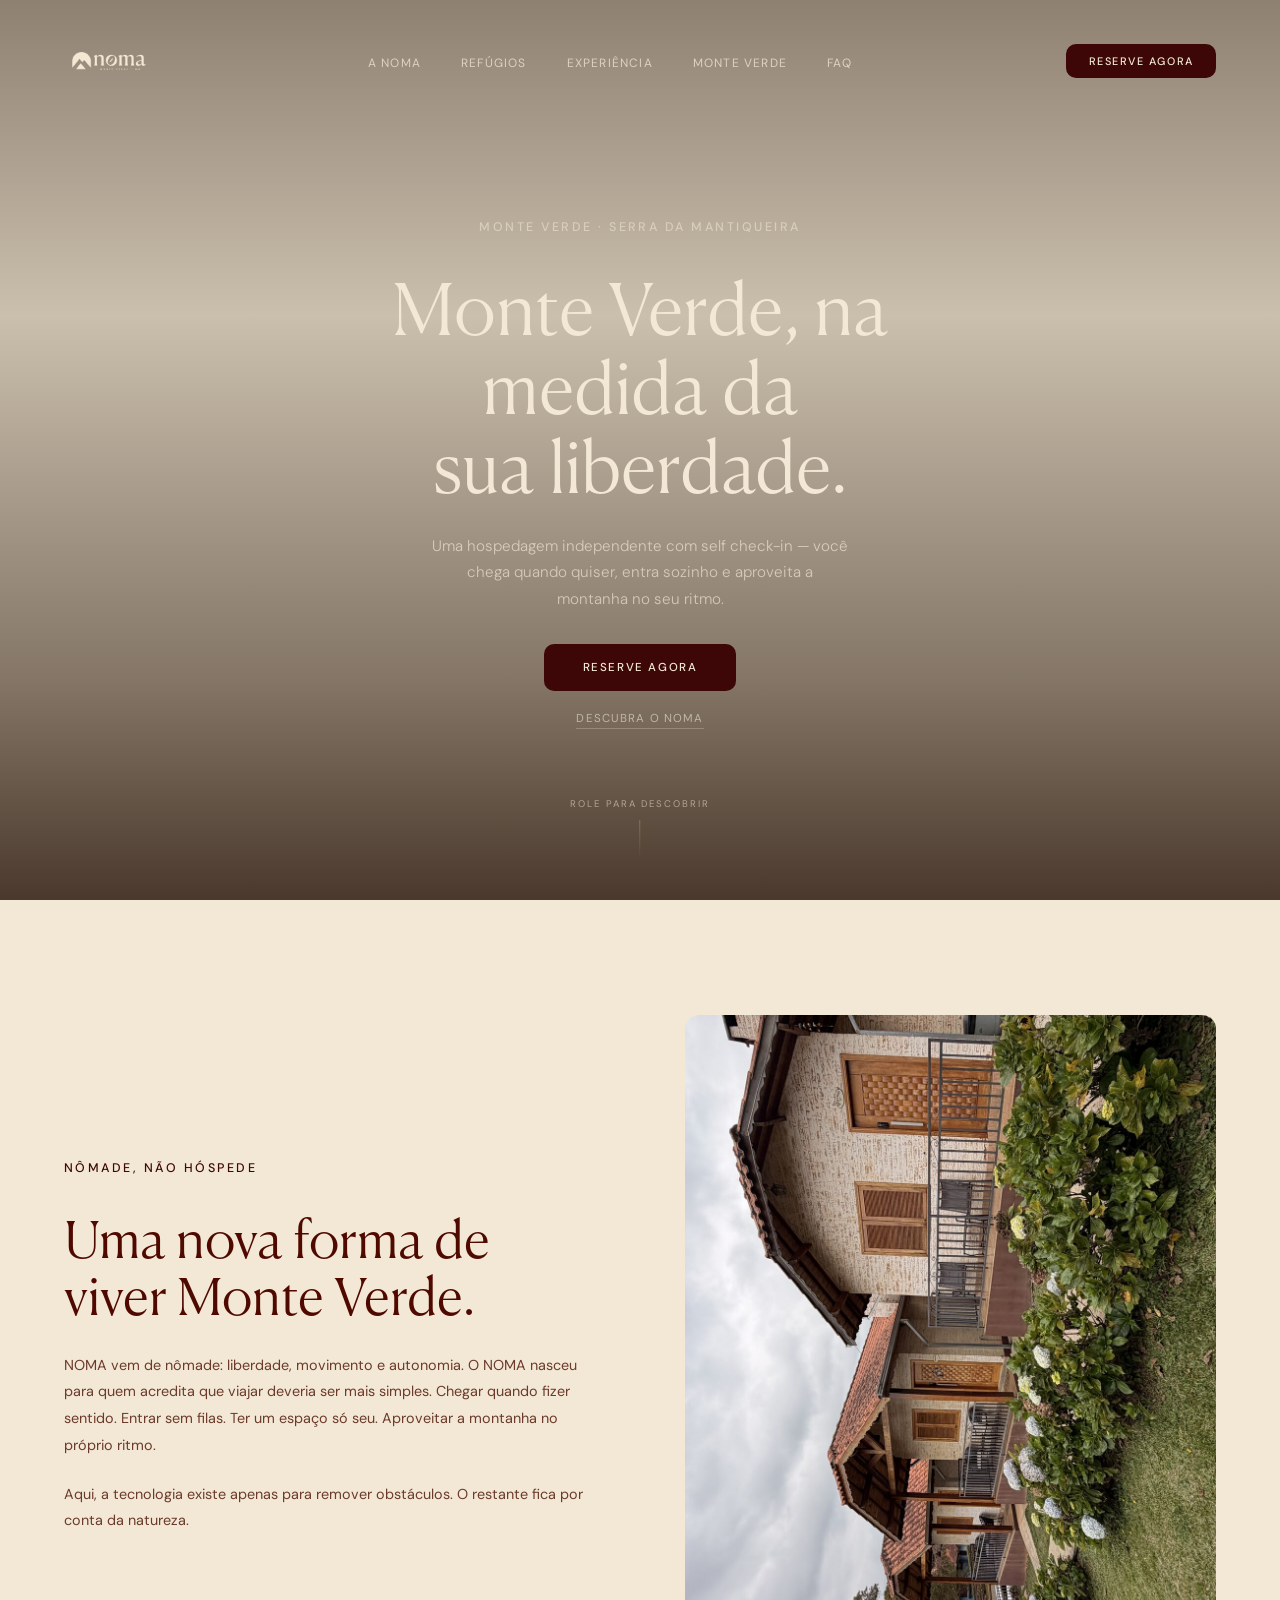
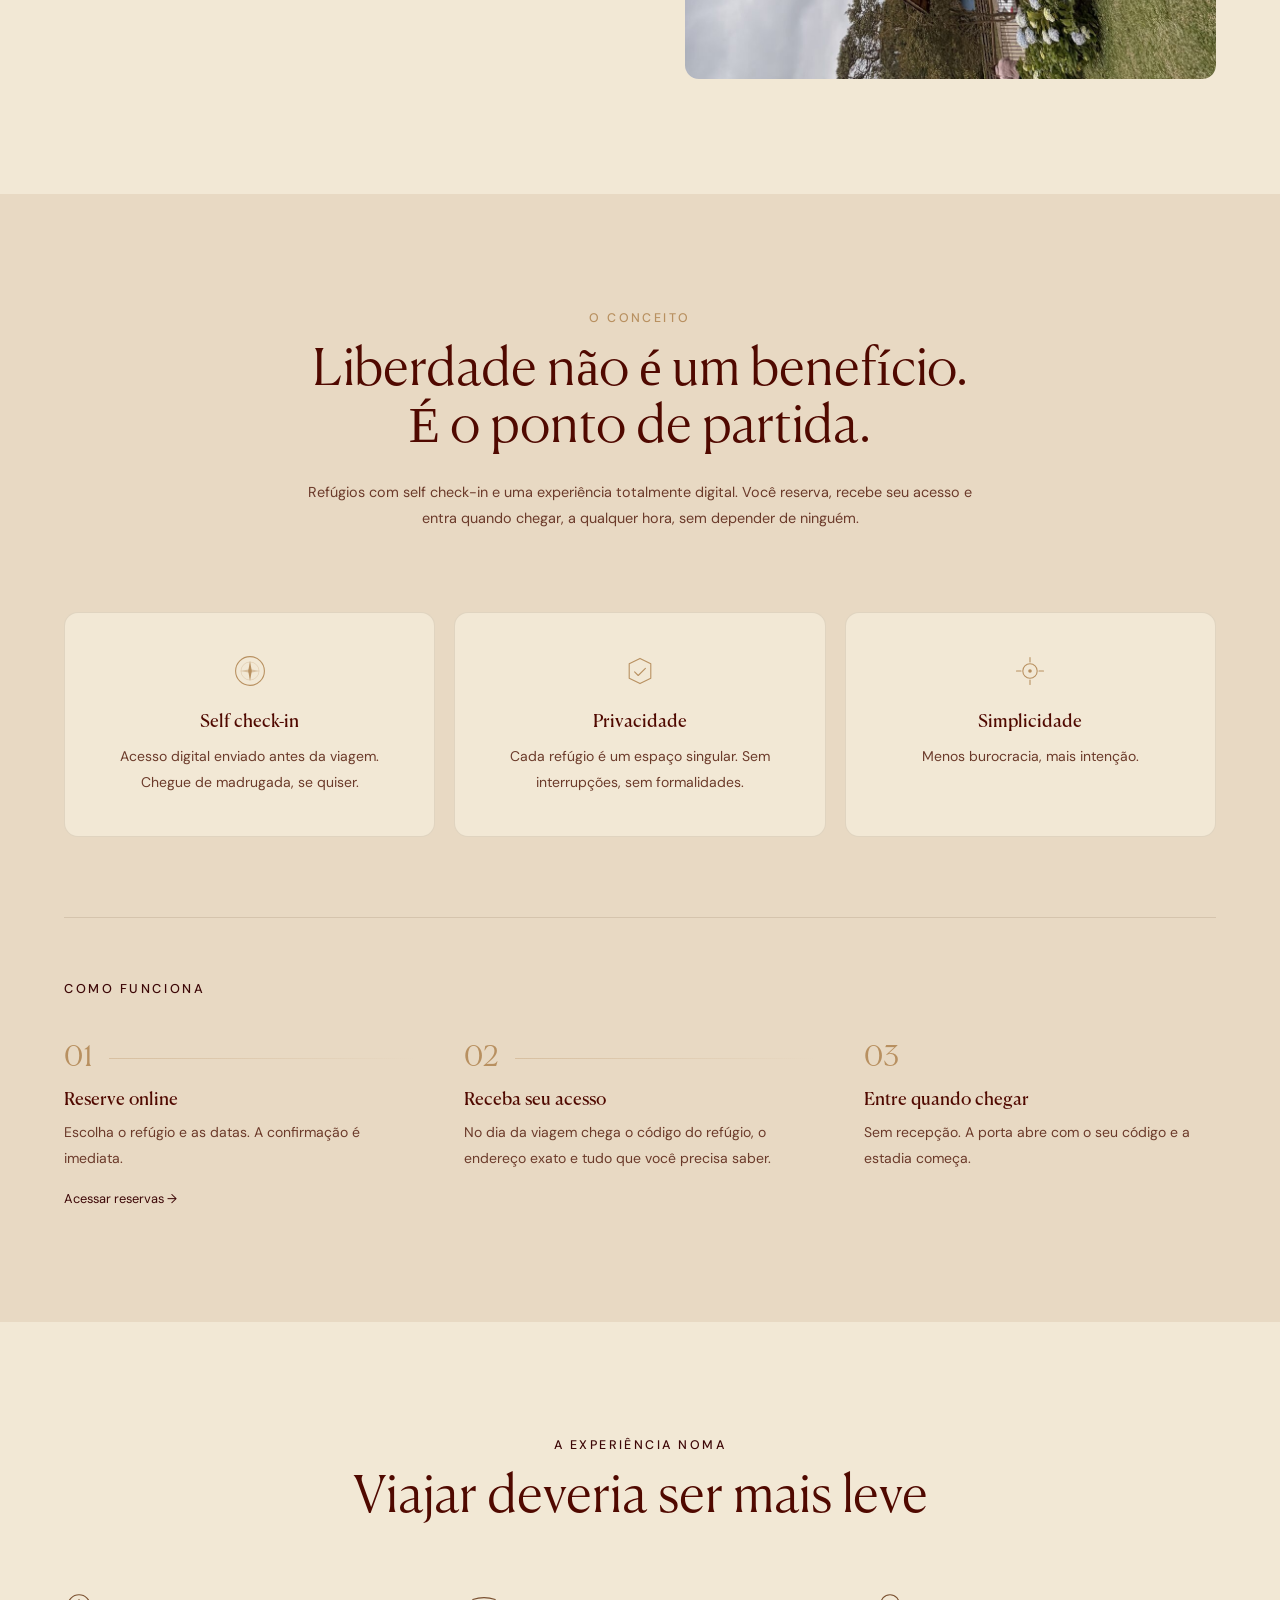
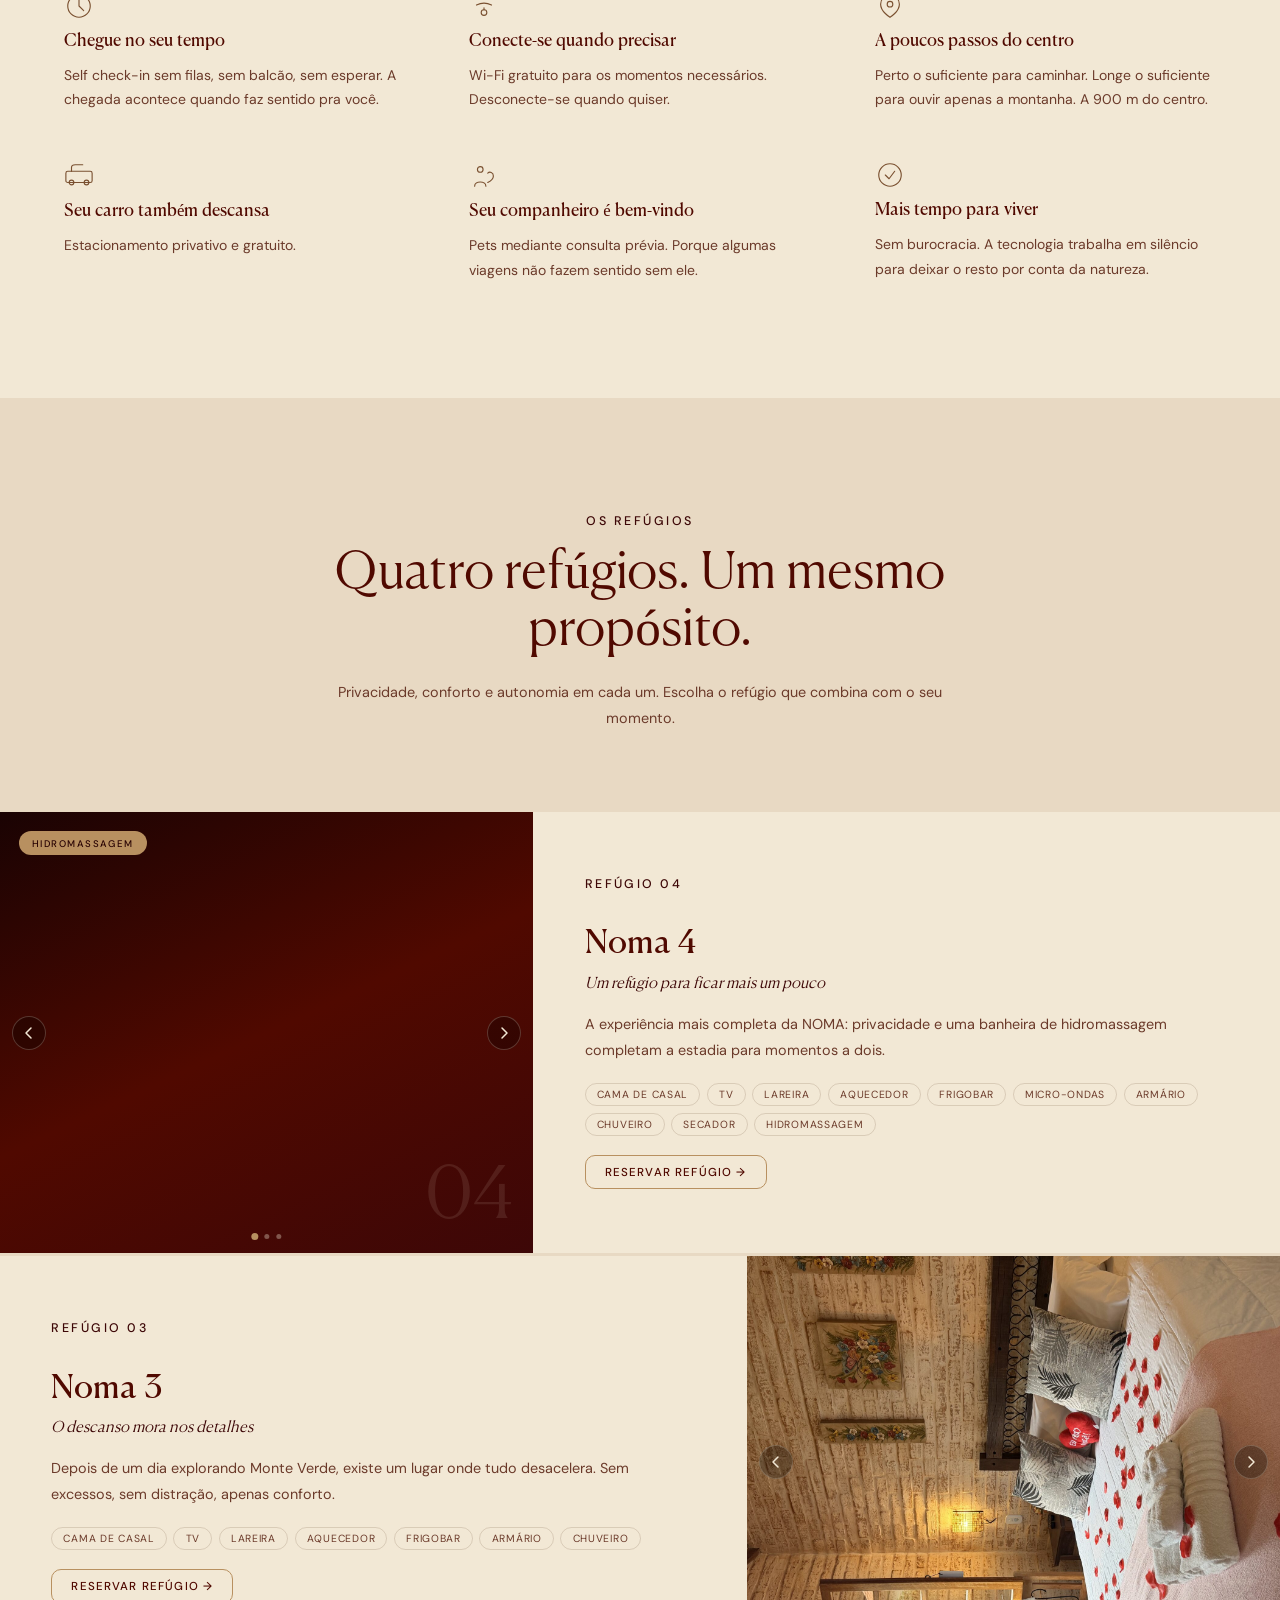
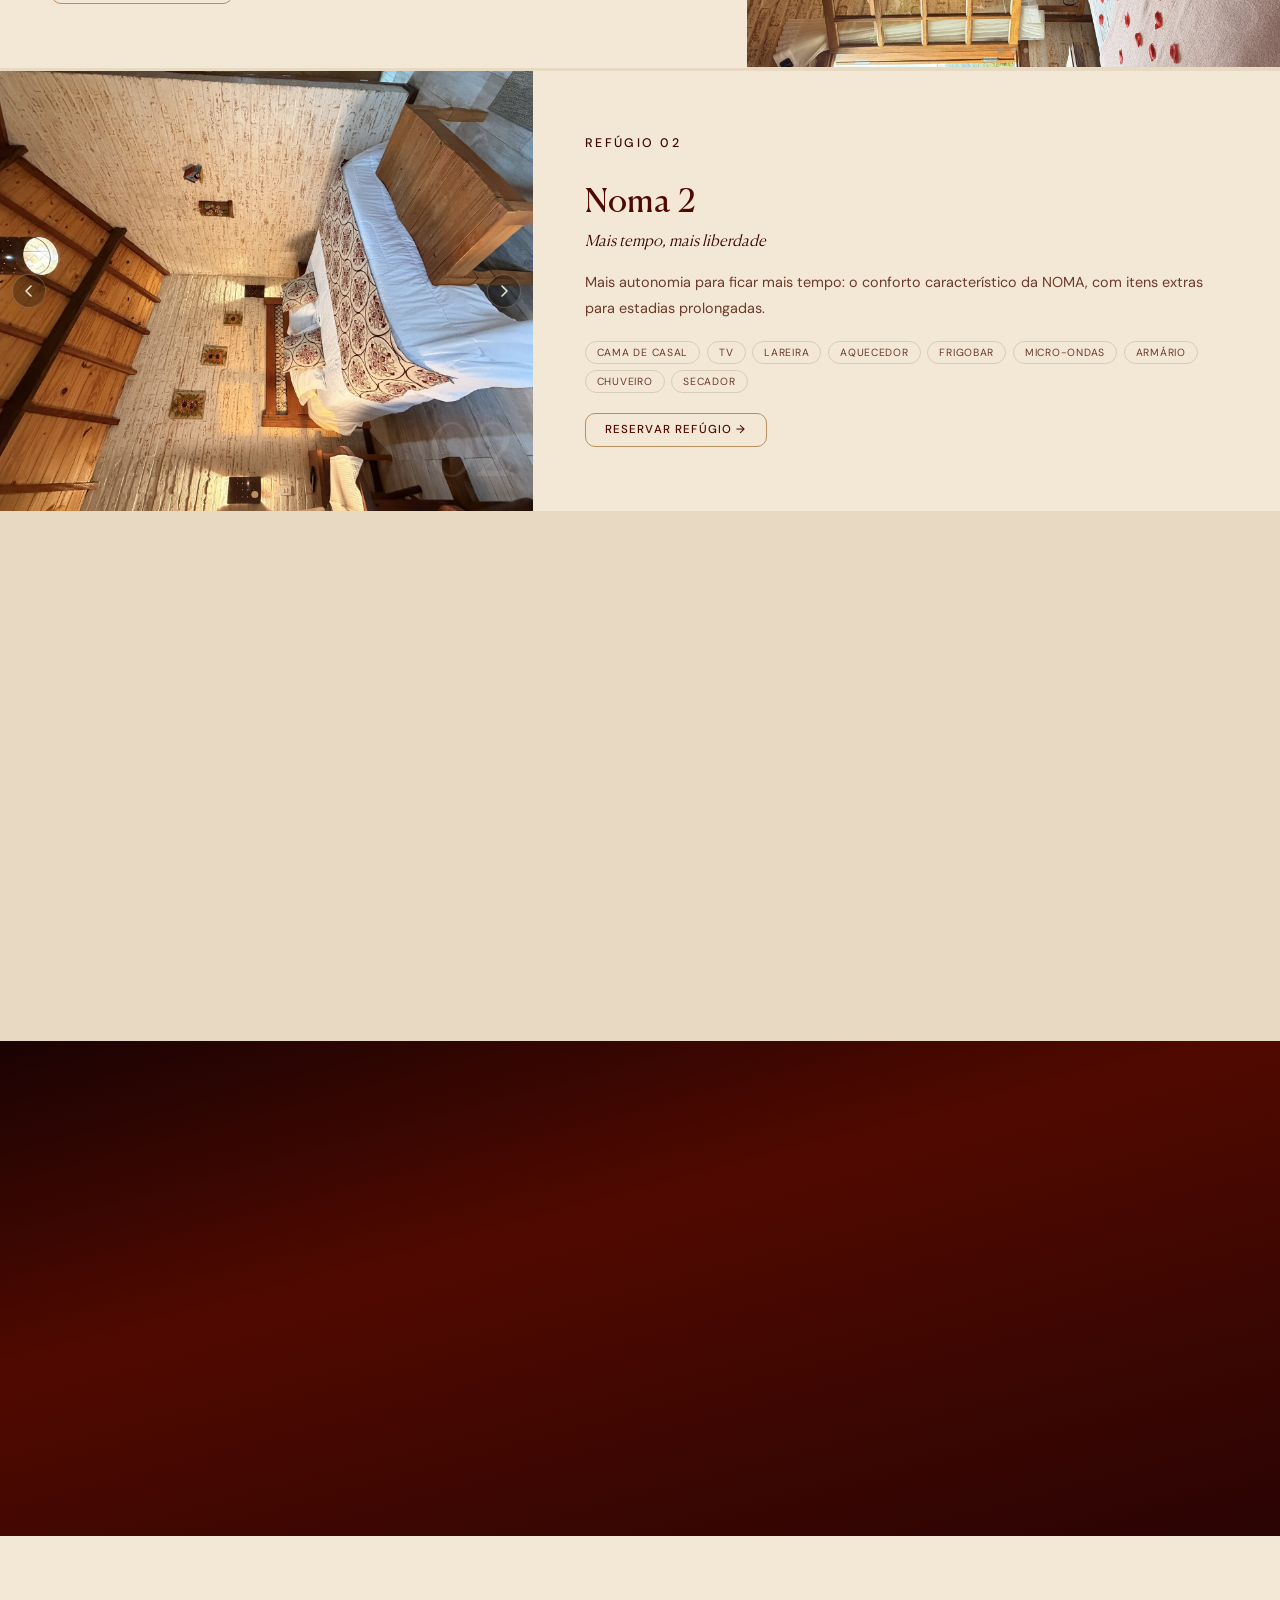
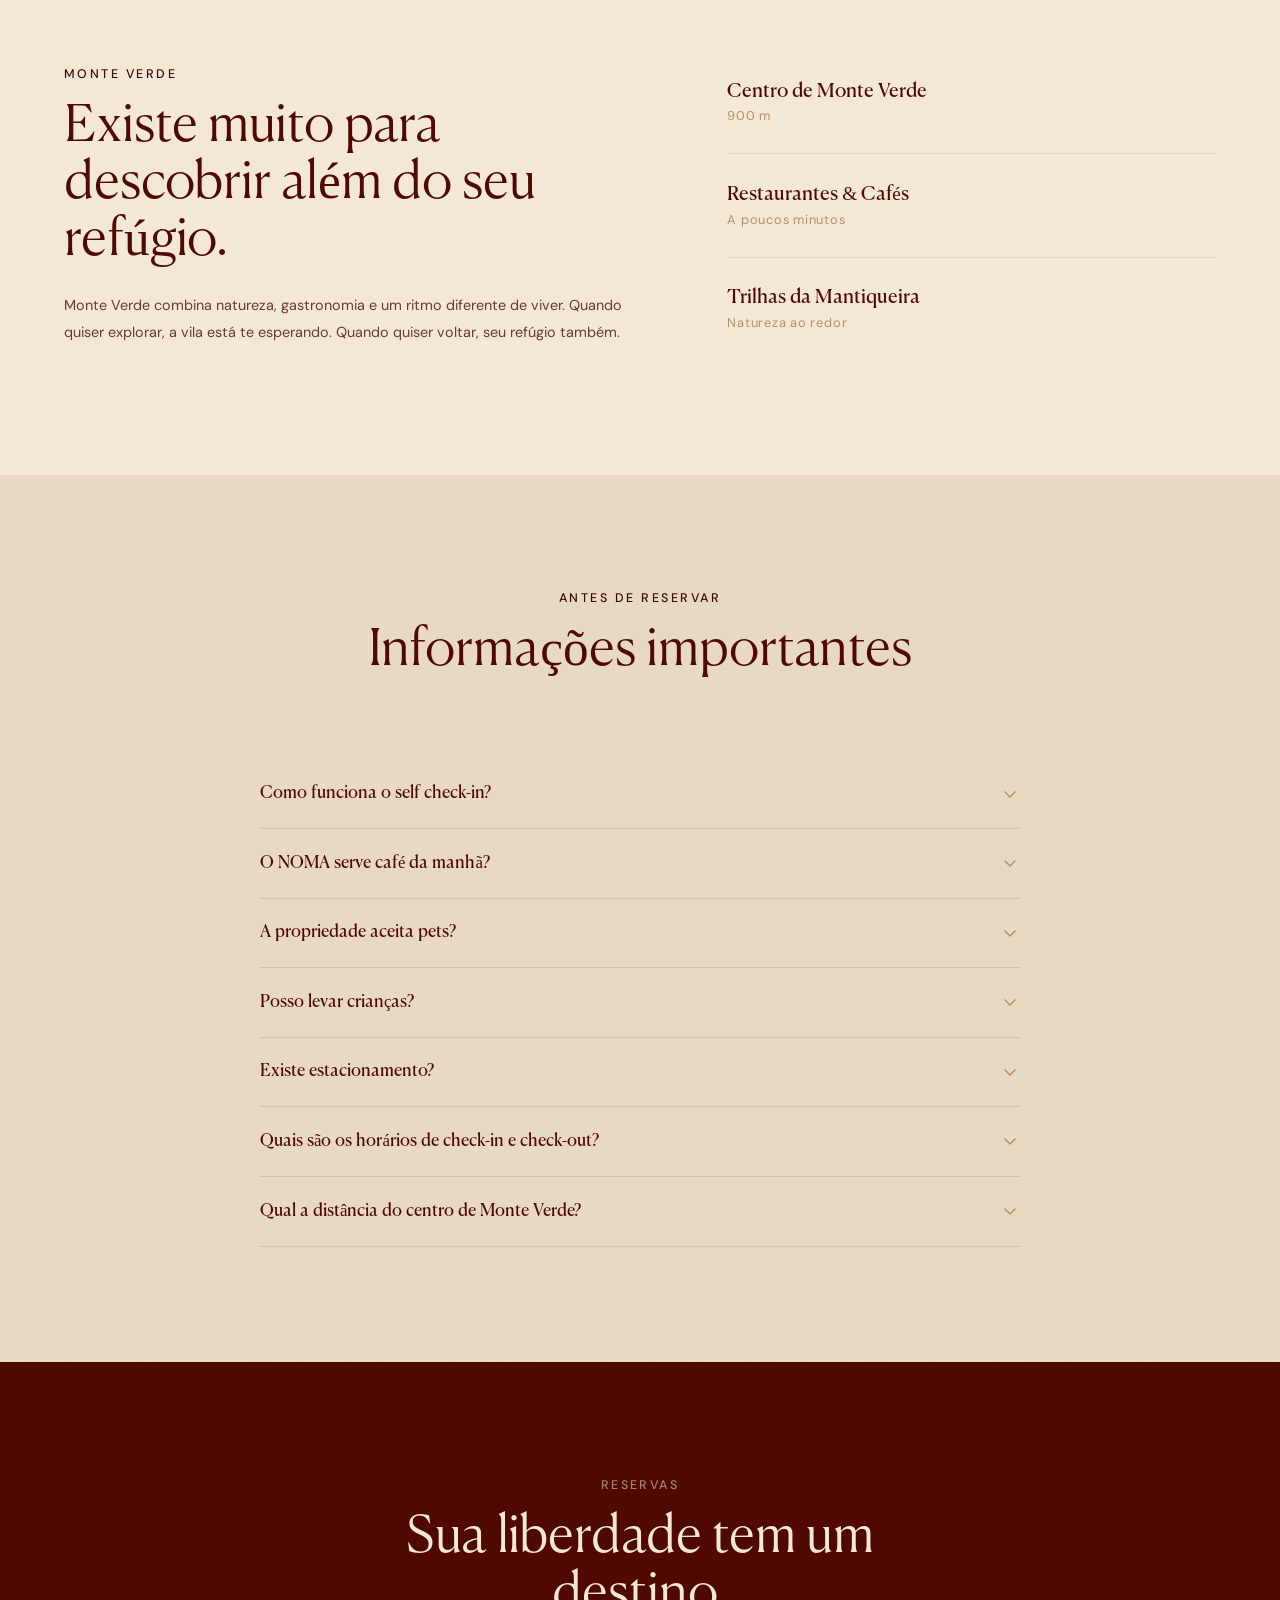
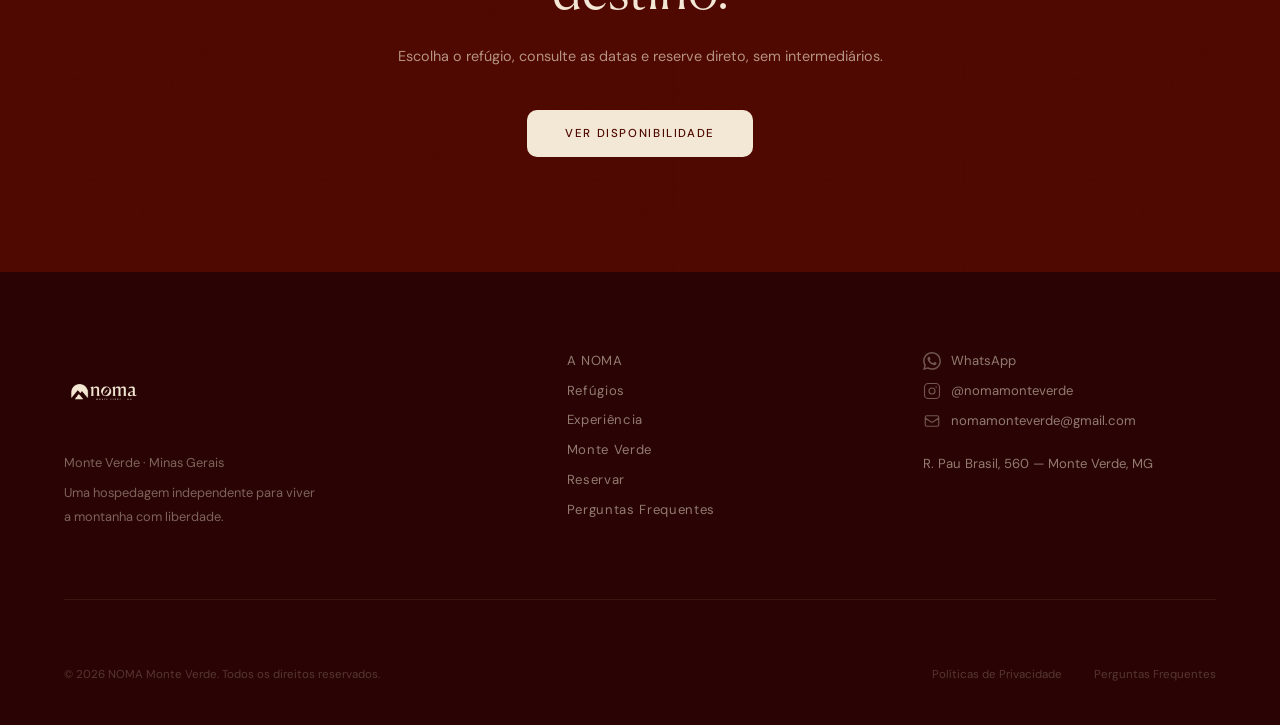
==== site/index.html @ 36630f73 "Add files via upload" ====
<!DOCTYPE html>
<html lang="pt-BR">
<head>
  <meta charset="UTF-8">
  <meta name="viewport" content="width=device-width, initial-scale=1.0">

  <!-- SEO -->
  <title>NOMA Monte Verde | Refúgios com Self Check-in em Monte Verde, MG</title>
  <meta name="description" content="Hospedagem independente em Monte Verde com self check-in, privacidade e liberdade para viver a montanha no seu ritmo. Reserve direto.">

  <!-- Open Graph -->
  <meta property="og:title" content="NOMA Monte Verde | Refúgios com Self Check-in">
  <meta property="og:description" content="Hospedagem independente em Monte Verde com self check-in, privacidade e liberdade para viver a montanha no seu ritmo.">
  <meta property="og:type" content="website">
  <meta property="og:url" content="https://nomamonteverde.com.br">

  <!-- Favicon -->
  <link rel="icon" type="image/png" href="img/logo-icone.png">

  <!-- Google Fonts: DM Sans -->
  <link rel="preconnect" href="https://fonts.googleapis.com">
  <link rel="preconnect" href="https://fonts.gstatic.com" crossorigin>
  <link href="https://fonts.googleapis.com/css2?family=DM+Sans:wght@300;400;500&display=swap" rel="stylesheet">

  <link rel="stylesheet" href="css/style.css">
</head>
<body>

  <!-- =====================
       HEADER
       ===================== -->
  <header id="header">
    <div class="header-inner">

      <a href="#" class="logo" aria-label="NOMA Monte Verde — página inicial">
        <img src="img/logo-creme-full.png" alt="NOMA Monte Verde" class="logo-light">
      </a>

      <nav aria-label="Menu principal">
        <ul class="header-nav">
          <li><a href="#nomade">A NOMA</a></li>
          <li><a href="#refugios">Refúgios</a></li>
          <li><a href="#experiencia">Experiência</a></li>
          <li><a href="#monte-verde">Monte Verde</a></li>
          <li><a href="#faq">FAQ</a></li>
        </ul>
      </nav>

      <a href="https://hbook.hsystem.com.br/Booking?companyId=6a61065e402a0836c9e17476"
         class="header-cta" target="_blank" rel="noopener">
        Reserve agora
      </a>

      <button class="menu-toggle" aria-label="Abrir menu" id="menuToggle">
        <span></span><span></span><span></span>
      </button>

    </div>
  </header>

  <!-- Menu mobile -->
  <nav id="mobileNav" aria-label="Menu mobile"
       style="display:none; position:fixed; inset:0; background:var(--brown-deep); z-index:90;
              flex-direction:column; align-items:center; justify-content:center; gap:2rem;">
    <a href="#nomade"      class="mobile-nav-link">A NOMA</a>
    <a href="#refugios"    class="mobile-nav-link">Refúgios</a>
    <a href="#experiencia" class="mobile-nav-link">Experiência</a>
    <a href="#monte-verde" class="mobile-nav-link">Monte Verde</a>
    <a href="#faq"         class="mobile-nav-link">FAQ</a>
    <a href="https://hbook.hsystem.com.br/Booking?companyId=6a61065e402a0836c9e17476"
       class="btn-primary" target="_blank" style="margin-top:1rem;">Reserve agora</a>
    <button id="closeMenu" aria-label="Fechar menu"
      style="position:absolute;top:2rem;right:var(--px);color:rgba(242,232,213,0.6);font-size:1.5rem;background:none;border:none;cursor:pointer;">✕</button>
  </nav>

  <!-- =====================
       HERO
       ===================== -->
  <section id="hero" aria-label="Apresentação NOMA">

    <div class="hero-bg">
      <video class="hero-video" autoplay muted loop playsinline>
        <source src="img/banner.mp4" type="video/mp4">
      </video>
      <div class="hero-overlay"></div>
    </div>

    <div class="hero-content">
      <span class="eyebrow eyebrow-light">Monte Verde · Serra da Mantiqueira</span>
      <h1>Monte Verde, na<br>medida da<br>sua liberdade.</h1>
      <p class="hero-sub">Uma hospedagem independente com self check-in — você chega quando quiser, entra sozinho e aproveita a montanha no seu ritmo.</p>
      <div class="hero-ctas">
        <a href="https://hbook.hsystem.com.br/Booking?companyId=6a61065e402a0836c9e17476"
           class="btn-primary" target="_blank" rel="noopener">
          Reserve agora
        </a>
        <a href="#nomade" class="btn-secondary">Descubra o NOMA</a>
      </div>
    </div>

    <div class="scroll-indicator" aria-hidden="true">
      <span>role para descobrir</span>
      <div class="scroll-line"></div>
    </div>

  </section>

  <!-- =====================
       SEÇÃO 2 — NÔMADE
       ===================== -->
  <section id="nomade" aria-label="Sobre a NOMA">
    <div class="container">
      <div class="nomade-grid reveal">

        <div class="nomade-text-col">
          <span class="eyebrow eyebrow-dark">Nômade, não hóspede</span>
          <h2>Uma nova forma de viver Monte Verde.</h2>
          <p>NOMA vem de nômade: liberdade, movimento e autonomia. O NOMA nasceu para quem acredita que viajar deveria ser mais simples. Chegar quando fizer sentido. Entrar sem filas. Ter um espaço só seu. Aproveitar a montanha no próprio ritmo.</p>
          <p>Aqui, a tecnologia existe apenas para remover obstáculos. O restante fica por conta da natureza.</p>
        </div>

        <div class="nomade-img-col">
          <img src="img/nomade,naohospede.jpeg" alt="Espaço NOMA Monte Verde" class="nomade-foto">
          <img src="img/logo-icone.png" alt="" class="nomade-brand-watermark" aria-hidden="true">
        </div>

      </div>
    </div>
  </section>

  <!-- =====================
       SEÇÃO 3 — O CONCEITO
       ===================== -->
  <section id="conceito" aria-label="O conceito NOMA">
    <div class="container">

      <div class="conceito-top reveal">
        <span class="eyebrow">O conceito</span>
        <h2>Liberdade não é um benefício.<br>É o ponto de partida.</h2>
        <p>Refúgios com self check-in e uma experiência totalmente digital. Você reserva, recebe seu acesso e entra quando chegar, a qualquer hora, sem depender de ninguém.</p>
      </div>

      <div class="pilares reveal delay-1">
        <div class="pilar">
          <svg viewBox="0 0 40 40" fill="none" xmlns="http://www.w3.org/2000/svg" aria-hidden="true">
            <circle cx="20" cy="20" r="16" stroke="#B89060" stroke-width="1.2"/>
            <circle cx="20" cy="20" r="10" stroke="#B89060" stroke-width="0.6" opacity="0.4"/>
            <path d="M20 9 L22 20 L20 31 L18 20 Z" fill="#B89060"/>
            <path d="M9 20 L20 18 L31 20 L20 22 Z" fill="rgba(184,144,96,0.45)"/>
          </svg>
          <h3>Self check-in</h3>
          <p>Acesso digital enviado antes da viagem. Chegue de madrugada, se quiser.</p>
        </div>

        <div class="pilar">
          <svg viewBox="0 0 40 40" fill="none" xmlns="http://www.w3.org/2000/svg" aria-hidden="true">
            <path d="M8 12 L20 6 L32 12 L32 28 L20 34 L8 28 Z" stroke="#B89060" stroke-width="1.2" stroke-linejoin="round"/>
            <path d="M14 21 L18 25 L26 17" stroke="#B89060" stroke-width="1.2" stroke-linecap="round" stroke-linejoin="round"/>
          </svg>
          <h3>Privacidade</h3>
          <p>Cada refúgio é um espaço singular. Sem interrupções, sem formalidades.</p>
        </div>

        <div class="pilar">
          <svg viewBox="0 0 40 40" fill="none" xmlns="http://www.w3.org/2000/svg" aria-hidden="true">
            <path d="M20 5 L20 10 M20 30 L20 35 M5 20 L10 20 M30 20 L35 20" stroke="#B89060" stroke-width="1.2" stroke-linecap="round"/>
            <circle cx="20" cy="20" r="8" stroke="#B89060" stroke-width="1.2"/>
            <circle cx="20" cy="20" r="2" fill="#B89060"/>
          </svg>
          <h3>Simplicidade</h3>
          <p>Menos burocracia, mais intenção.</p>
        </div>
      </div>

      <div class="como-funciona reveal delay-2">
        <h3>Como funciona</h3>
        <div class="steps-h">

          <div class="step-h">
            <div class="step-h-head">
              <span class="step-h-num">01</span>
              <div class="step-h-line"></div>
            </div>
            <strong>Reserve online</strong>
            <p>Escolha o refúgio e as datas. A confirmação é imediata.</p>
            <a href="https://hbook.hsystem.com.br/Booking?companyId=6a61065e402a0836c9e17476"
               class="link-subtle" target="_blank" rel="noopener">
              Acessar reservas →
            </a>
          </div>

          <div class="step-h">
            <div class="step-h-head">
              <span class="step-h-num">02</span>
              <div class="step-h-line"></div>
            </div>
            <strong>Receba seu acesso</strong>
            <p>No dia da viagem chega o código do refúgio, o endereço exato e tudo que você precisa saber.</p>
          </div>

          <div class="step-h">
            <div class="step-h-head">
              <span class="step-h-num">03</span>
            </div>
            <strong>Entre quando chegar</strong>
            <p>Sem recepção. A porta abre com o seu código e a estadia começa.</p>
          </div>

        </div>
      </div>

    </div>
  </section>

  <!-- =====================
       SEÇÃO 4 — EXPERIÊNCIA
       ===================== -->
  <section id="experiencia" aria-label="A experiência NOMA">

    <div class="container">

      <div class="experiencia-content reveal">
        <span class="eyebrow eyebrow-dark">A experiência NOMA</span>
        <h2>Viajar deveria ser mais leve</h2>
      </div>

      <div class="features-grid">

        <div class="feature reveal">
          <svg width="30" height="30" viewBox="0 0 32 32" fill="none" aria-hidden="true">
            <circle cx="16" cy="16" r="12" stroke="#7A5030" stroke-width="1.2"/>
            <path d="M16 9 L16 16 L21 21" stroke="#7A5030" stroke-width="1.2" stroke-linecap="round" stroke-linejoin="round"/>
          </svg>
          <h4>Chegue no seu tempo</h4>
          <p>Self check-in sem filas, sem balcão, sem esperar. A chegada acontece quando faz sentido pra você.</p>
        </div>

        <div class="feature reveal delay-1">
          <svg width="30" height="30" viewBox="0 0 32 32" fill="none" aria-hidden="true">
            <path d="M4 9 Q16 5 28 9" stroke="#7A5030" stroke-width="1.2" stroke-linecap="round"/>
            <path d="M8 15 Q16 11 24 15" stroke="#7A5030" stroke-width="1.2" stroke-linecap="round"/>
            <circle cx="16" cy="23" r="3" stroke="#7A5030" stroke-width="1.2"/>
            <line x1="16" y1="18" x2="16" y2="20" stroke="#7A5030" stroke-width="1.2" stroke-linecap="round"/>
          </svg>
          <h4>Conecte-se quando precisar</h4>
          <p>Wi-Fi gratuito para os momentos necessários. Desconecte-se quando quiser.</p>
        </div>

        <div class="feature reveal delay-2">
          <svg width="30" height="30" viewBox="0 0 32 32" fill="none" aria-hidden="true">
            <path d="M16 4 C10 4 6 9 6 14 C6 22 16 28 16 28 C16 28 26 22 26 14 C26 9 22 4 16 4Z" stroke="#7A5030" stroke-width="1.2"/>
            <circle cx="16" cy="14" r="3" stroke="#7A5030" stroke-width="1.2"/>
          </svg>
          <h4>A poucos passos do centro</h4>
          <p>Perto o suficiente para caminhar. Longe o suficiente para ouvir apenas a montanha. A 900 m do centro.</p>
        </div>

        <div class="feature reveal">
          <svg width="30" height="30" viewBox="0 0 32 32" fill="none" aria-hidden="true">
            <rect x="2" y="12" width="28" height="12" rx="2" stroke="#7A5030" stroke-width="1.2"/>
            <circle cx="8" cy="24" r="2.5" stroke="#7A5030" stroke-width="1.2"/>
            <circle cx="24" cy="24" r="2.5" stroke="#7A5030" stroke-width="1.2"/>
            <path d="M8 12 L8 8 Q8 5 12 5 L20 5" stroke="#7A5030" stroke-width="1.2" stroke-linecap="round"/>
          </svg>
          <h4>Seu carro também descansa</h4>
          <p>Estacionamento privativo e gratuito.</p>
        </div>

        <div class="feature reveal delay-1">
          <svg width="30" height="30" viewBox="0 0 32 32" fill="none" aria-hidden="true">
            <circle cx="12" cy="10" r="3" stroke="#7A5030" stroke-width="1.2"/>
            <path d="M6 28 C6 22 18 22 18 28" stroke="#7A5030" stroke-width="1.2" stroke-linecap="round"/>
            <path d="M20 14 C22 12 26 13 26 17 C26 21 22 23 20 24" stroke="#7A5030" stroke-width="1.2" stroke-linecap="round"/>
          </svg>
          <h4>Seu companheiro é bem-vindo</h4>
          <p>Pets mediante consulta prévia. Porque algumas viagens não fazem sentido sem ele.</p>
        </div>

        <div class="feature reveal delay-2">
          <svg width="30" height="30" viewBox="0 0 32 32" fill="none" aria-hidden="true">
            <circle cx="16" cy="16" r="12" stroke="#7A5030" stroke-width="1.2"/>
            <path d="M11 16 L15 20 L21 12" stroke="#7A5030" stroke-width="1.2" stroke-linecap="round" stroke-linejoin="round"/>
          </svg>
          <h4>Mais tempo para viver</h4>
          <p>Sem burocracia. A tecnologia trabalha em silêncio para deixar o resto por conta da natureza.</p>
        </div>

      </div>

    </div>
  </section>

  <!-- =====================
       SEÇÃO 5 — OS REFÚGIOS (galeria)
       ===================== -->
  <section id="refugios" aria-label="Os refúgios NOMA">
    <div class="container">
      <div class="section-header reveal">
        <span class="eyebrow eyebrow-dark">Os refúgios</span>
        <h2>Quatro refúgios. Um mesmo propósito.</h2>
        <p>Privacidade, conforto e autonomia em cada um. Escolha o refúgio que combina com o seu momento.</p>
      </div>
    </div>

    <div class="refugios-list">

      <!-- NOMA 4 — Hidromassagem (em destaque, primeiro) -->
      <article class="refugio-row reveal">
        <div class="refugio-foto">
          <div class="refugio-slider" data-slider>
            <div class="refugio-slides">
              <div class="refugio-slide ph-r-4" role="img" aria-label="Noma 4 — foto 1"></div>
              <div class="refugio-slide ph-r-4b" role="img" aria-label="Noma 4 — foto 2"></div>
              <div class="refugio-slide ph-r-4c" role="img" aria-label="Noma 4 — foto 3"></div>
            </div>
            <button class="slide-btn slide-prev" aria-label="Foto anterior">
              <svg width="14" height="14" viewBox="0 0 14 14" fill="none"><path d="M9 2L4 7L9 12" stroke="currentColor" stroke-width="1.5" stroke-linecap="round" stroke-linejoin="round"/></svg>
            </button>
            <button class="slide-btn slide-next" aria-label="Próxima foto">
              <svg width="14" height="14" viewBox="0 0 14 14" fill="none"><path d="M5 2L10 7L5 12" stroke="currentColor" stroke-width="1.5" stroke-linecap="round" stroke-linejoin="round"/></svg>
            </button>
            <div class="slide-dots" aria-hidden="true">
              <span class="slide-dot active"></span>
              <span class="slide-dot"></span>
              <span class="slide-dot"></span>
            </div>
          </div>
          <span class="refugio-badge">Hidromassagem</span>
          <span class="refugio-num-overlay" aria-hidden="true">04</span>
        </div>
        <div class="refugio-info-panel">
          <span class="eyebrow eyebrow-dark">Refúgio 04</span>
          <h3>Noma 4</h3>
          <span class="refugio-chamada">Um refúgio para ficar mais um pouco</span>
          <p>A experiência mais completa da NOMA: privacidade e uma banheira de hidromassagem completam a estadia para momentos a dois.</p>
          <div class="comodidades" aria-label="Comodidades">
            <span>Cama de casal</span><span>TV</span><span>Lareira</span>
            <span>Aquecedor</span><span>Frigobar</span><span>Micro-ondas</span>
            <span>Armário</span><span>Chuveiro</span><span>Secador</span>
            <span>Hidromassagem</span>
          </div>
          <a href="https://hbook.hsystem.com.br/Booking?companyId=6a61065e402a0836c9e17476"
             class="btn-reservar" target="_blank" rel="noopener">
            Reservar refúgio →
          </a>
        </div>
      </article>

      <!-- NOMA 3 -->
      <article class="refugio-row reverse reveal">
        <div class="refugio-foto">
          <div class="refugio-slider" data-slider>
            <div class="refugio-slides">
              <div class="refugio-slide"><img src="img/Noma3/noma3-1.jpeg" alt="Noma 3 — foto 1"></div>
              <div class="refugio-slide"><img src="img/Noma3/noma3-2.jpeg" alt="Noma 3 — foto 2"></div>
              <div class="refugio-slide"><img src="img/Noma3/noma3-3.jpeg" alt="Noma 3 — foto 3"></div>
            </div>
            <button class="slide-btn slide-prev" aria-label="Foto anterior">
              <svg width="14" height="14" viewBox="0 0 14 14" fill="none"><path d="M9 2L4 7L9 12" stroke="currentColor" stroke-width="1.5" stroke-linecap="round" stroke-linejoin="round"/></svg>
            </button>
            <button class="slide-btn slide-next" aria-label="Próxima foto">
              <svg width="14" height="14" viewBox="0 0 14 14" fill="none"><path d="M5 2L10 7L5 12" stroke="currentColor" stroke-width="1.5" stroke-linecap="round" stroke-linejoin="round"/></svg>
            </button>
            <div class="slide-dots" aria-hidden="true">
              <span class="slide-dot active"></span>
              <span class="slide-dot"></span>
              <span class="slide-dot"></span>
            </div>
          </div>
          <span class="refugio-num-overlay" aria-hidden="true">03</span>
        </div>
        <div class="refugio-info-panel">
          <span class="eyebrow eyebrow-dark">Refúgio 03</span>
          <h3>Noma 3</h3>
          <span class="refugio-chamada">O descanso mora nos detalhes</span>
          <p>Depois de um dia explorando Monte Verde, existe um lugar onde tudo desacelera. Sem excessos, sem distração, apenas conforto.</p>
          <div class="comodidades" aria-label="Comodidades">
            <span>Cama de casal</span><span>TV</span><span>Lareira</span>
            <span>Aquecedor</span><span>Frigobar</span><span>Armário</span><span>Chuveiro</span>
          </div>
          <a href="https://hbook.hsystem.com.br/Booking?companyId=6a61065e402a0836c9e17476"
             class="btn-reservar" target="_blank" rel="noopener">
            Reservar refúgio →
          </a>
        </div>
      </article>

      <!-- NOMA 2 -->
      <article class="refugio-row reveal">
        <div class="refugio-foto">
          <div class="refugio-slider" data-slider>
            <div class="refugio-slides">
              <div class="refugio-slide"><img src="img/Noma2/noma2-1.jpeg" alt="Noma 2 — foto 1"></div>
              <div class="refugio-slide"><img src="img/Noma2/noma2-2.jpeg" alt="Noma 2 — foto 2"></div>
              <div class="refugio-slide"><img src="img/Noma2/noma2-3.jpeg" alt="Noma 2 — foto 3"></div>
            </div>
            <button class="slide-btn slide-prev" aria-label="Foto anterior">
              <svg width="14" height="14" viewBox="0 0 14 14" fill="none"><path d="M9 2L4 7L9 12" stroke="currentColor" stroke-width="1.5" stroke-linecap="round" stroke-linejoin="round"/></svg>
            </button>
            <button class="slide-btn slide-next" aria-label="Próxima foto">
              <svg width="14" height="14" viewBox="0 0 14 14" fill="none"><path d="M5 2L10 7L5 12" stroke="currentColor" stroke-width="1.5" stroke-linecap="round" stroke-linejoin="round"/></svg>
            </button>
            <div class="slide-dots" aria-hidden="true">
              <span class="slide-dot active"></span>
              <span class="slide-dot"></span>
              <span class="slide-dot"></span>
            </div>
          </div>
          <span class="refugio-num-overlay" aria-hidden="true">02</span>
        </div>
        <div class="refugio-info-panel">
          <span class="eyebrow eyebrow-dark">Refúgio 02</span>
          <h3>Noma 2</h3>
          <span class="refugio-chamada">Mais tempo, mais liberdade</span>
          <p>Mais autonomia para ficar mais tempo: o conforto característico da NOMA, com itens extras para estadias prolongadas.</p>
          <div class="comodidades" aria-label="Comodidades">
            <span>Cama de casal</span><span>TV</span><span>Lareira</span>
            <span>Aquecedor</span><span>Frigobar</span><span>Micro-ondas</span>
            <span>Armário</span><span>Chuveiro</span><span>Secador</span>
          </div>
          <a href="https://hbook.hsystem.com.br/Booking?companyId=6a61065e402a0836c9e17476"
             class="btn-reservar" target="_blank" rel="noopener">
            Reservar refúgio →
          </a>
        </div>
      </article>

      <!-- NOMA 1 -->
      <article class="refugio-row reverse reveal">
        <div class="refugio-foto">
          <div class="refugio-slider" data-slider>
            <div class="refugio-slides">
              <div class="refugio-slide"><img src="img/Noma1/noma1-1.jpeg" alt="Noma 1 — foto 1"></div>
              <div class="refugio-slide"><img src="img/Noma1/noma1-2.jpeg" alt="Noma 1 — foto 2"></div>
              <div class="refugio-slide"><img src="img/Noma1/noma-3.jpeg" alt="Noma 1 — foto 3"></div>
            </div>
            <button class="slide-btn slide-prev" aria-label="Foto anterior">
              <svg width="14" height="14" viewBox="0 0 14 14" fill="none"><path d="M9 2L4 7L9 12" stroke="currentColor" stroke-width="1.5" stroke-linecap="round" stroke-linejoin="round"/></svg>
            </button>
            <button class="slide-btn slide-next" aria-label="Próxima foto">
              <svg width="14" height="14" viewBox="0 0 14 14" fill="none"><path d="M5 2L10 7L5 12" stroke="currentColor" stroke-width="1.5" stroke-linecap="round" stroke-linejoin="round"/></svg>
            </button>
            <div class="slide-dots" aria-hidden="true">
              <span class="slide-dot active"></span>
              <span class="slide-dot"></span>
              <span class="slide-dot"></span>
            </div>
          </div>
          <span class="refugio-num-overlay" aria-hidden="true">01</span>
        </div>
        <div class="refugio-info-panel">
          <span class="eyebrow eyebrow-dark">Refúgio 01</span>
          <h3>Noma 1</h3>
          <span class="refugio-chamada">O essencial, feito da maneira certa</span>
          <p>Pensado para desacelerar. Lareira acesa, silêncio e uma cama confortável. Tudo o que realmente importa.</p>
          <div class="comodidades" aria-label="Comodidades">
            <span>Cama de casal</span><span>TV</span><span>Lareira</span>
            <span>Aquecedor</span><span>Frigobar</span><span>Armário</span><span>Chuveiro</span>
          </div>
          <a href="https://hbook.hsystem.com.br/Booking?companyId=6a61065e402a0836c9e17476"
             class="btn-reservar" target="_blank" rel="noopener">
            Reservar refúgio →
          </a>
        </div>
      </article>

    </div>
  </section>

  <!-- =====================
       SEÇÃO 6 — BANNER QUOTE
       ===================== -->
  <section id="banner-quote" aria-label="A montanha desacelera tudo">
    <div class="banner-bg" aria-hidden="true"></div>
    <div class="banner-content reveal">
      <img src="img/logo-icone.png" alt="" class="banner-icon" aria-hidden="true">
      <blockquote>
        "A montanha desacelera tudo.<br>Inclusive vocês."
      </blockquote>
    </div>
  </section>

  <!-- =====================
       SEÇÃO 7 — MONTE VERDE
       ===================== -->
  <section id="monte-verde" aria-label="Monte Verde">
    <div class="container">
      <div class="mv-grid">

        <div class="mv-content reveal">
          <span class="eyebrow eyebrow-dark">Monte Verde</span>
          <h2>Existe muito para descobrir além do seu refúgio.</h2>
          <p>Monte Verde combina natureza, gastronomia e um ritmo diferente de viver. Quando quiser explorar, a vila está te esperando. Quando quiser voltar, seu refúgio também.</p>
        </div>

        <div class="mv-highlights reveal delay-2">
          <div class="mv-item">
            <strong>Centro de Monte Verde</strong>
            <span>900 m</span>
          </div>
          <div class="mv-divider"></div>
          <div class="mv-item">
            <strong>Restaurantes &amp; Cafés</strong>
            <span>A poucos minutos</span>
          </div>
          <div class="mv-divider"></div>
          <div class="mv-item">
            <strong>Trilhas da Mantiqueira</strong>
            <span>Natureza ao redor</span>
          </div>
        </div>

      </div>
    </div>
  </section>

  <!-- =====================
       SEÇÃO 8 — FAQ
       ===================== -->
  <section id="faq" aria-label="Perguntas frequentes">
    <div class="container">

      <div class="section-header reveal">
        <span class="eyebrow eyebrow-dark">Antes de reservar</span>
        <h2>Informações importantes</h2>
      </div>

      <div class="faq-list" role="list">

        <div class="faq-item reveal" role="listitem">
          <button class="faq-question" aria-expanded="false">
            <span>Como funciona o self check-in?</span>
            <svg width="20" height="20" viewBox="0 0 20 20" fill="none" aria-hidden="true">
              <path d="M5 8 L10 13 L15 8" stroke="currentColor" stroke-width="1.5" stroke-linecap="round" stroke-linejoin="round"/>
            </svg>
          </button>
          <div class="faq-answer">
            <p>Antes da chegada você receberá todas as orientações para acessar seu refúgio de forma simples e segura. Check-in a partir das 15h.</p>
          </div>
        </div>

        <div class="faq-item reveal" role="listitem">
          <button class="faq-question" aria-expanded="false">
            <span>O NOMA serve café da manhã?</span>
            <svg width="20" height="20" viewBox="0 0 20 20" fill="none" aria-hidden="true">
              <path d="M5 8 L10 13 L15 8" stroke="currentColor" stroke-width="1.5" stroke-linecap="round" stroke-linejoin="round"/>
            </svg>
          </button>
          <div class="faq-answer">
            <p>Temos opções de tarifa com e sem café da manhã. Caso escolha a experiência do café inclusa, uma cesta será entregue no refúgio.</p>
          </div>
        </div>

        <div class="faq-item reveal" role="listitem">
          <button class="faq-question" aria-expanded="false">
            <span>A propriedade aceita pets?</span>
            <svg width="20" height="20" viewBox="0 0 20 20" fill="none" aria-hidden="true">
              <path d="M5 8 L10 13 L15 8" stroke="currentColor" stroke-width="1.5" stroke-linecap="round" stroke-linejoin="round"/>
            </svg>
          </button>
          <div class="faq-answer">
            <p>Sim. Mediante solicitação prévia e taxa extra.</p>
          </div>
        </div>

        <div class="faq-item reveal" role="listitem">
          <button class="faq-question" aria-expanded="false">
            <span>Posso levar crianças?</span>
            <svg width="20" height="20" viewBox="0 0 20 20" fill="none" aria-hidden="true">
              <path d="M5 8 L10 13 L15 8" stroke="currentColor" stroke-width="1.5" stroke-linecap="round" stroke-linejoin="round"/>
            </svg>
          </button>
          <div class="faq-answer">
            <p>A experiência do NOMA foi pensada exclusivamente para adultos. Berços e camas extras não estão disponíveis.</p>
          </div>
        </div>

        <div class="faq-item reveal" role="listitem">
          <button class="faq-question" aria-expanded="false">
            <span>Existe estacionamento?</span>
            <svg width="20" height="20" viewBox="0 0 20 20" fill="none" aria-hidden="true">
              <path d="M5 8 L10 13 L15 8" stroke="currentColor" stroke-width="1.5" stroke-linecap="round" stroke-linejoin="round"/>
            </svg>
          </button>
          <div class="faq-answer">
            <p>Sim. Estacionamento privativo e gratuito.</p>
          </div>
        </div>

        <div class="faq-item reveal" role="listitem">
          <button class="faq-question" aria-expanded="false">
            <span>Quais são os horários de check-in e check-out?</span>
            <svg width="20" height="20" viewBox="0 0 20 20" fill="none" aria-hidden="true">
              <path d="M5 8 L10 13 L15 8" stroke="currentColor" stroke-width="1.5" stroke-linecap="round" stroke-linejoin="round"/>
            </svg>
          </button>
          <div class="faq-answer">
            <p>Check-in a partir das 15h. Check-out até as 12h.</p>
          </div>
        </div>

        <div class="faq-item reveal" role="listitem">
          <button class="faq-question" aria-expanded="false">
            <span>Qual a distância do centro de Monte Verde?</span>
            <svg width="20" height="20" viewBox="0 0 20 20" fill="none" aria-hidden="true">
              <path d="M5 8 L10 13 L15 8" stroke="currentColor" stroke-width="1.5" stroke-linecap="round" stroke-linejoin="round"/>
            </svg>
          </button>
          <div class="faq-answer">
            <p>Aproximadamente 900 m. Perto o suficiente para caminhar, longe o suficiente para ouvir a montanha.</p>
          </div>
        </div>

      </div>
    </div>
  </section>

  <!-- =====================
       SEÇÃO 9 — RESERVAS
       ===================== -->
  <section id="reservas" aria-label="Faça sua reserva">
    <div class="container">
      <div class="reservas-content reveal">
        <span class="eyebrow eyebrow-light">Reservas</span>
        <h2>Sua liberdade tem um destino.</h2>
        <p>Escolha o refúgio, consulte as datas e reserve direto, sem intermediários.</p>
        <a href="https://hbook.hsystem.com.br/Booking?companyId=6a61065e402a0836c9e17476"
           class="btn-primary" target="_blank" rel="noopener" style="background:var(--cream);color:var(--brown);">
          Ver disponibilidade
        </a>
      </div>
    </div>
  </section>

  <!-- =====================
       RODAPÉ
       ===================== -->
  <footer id="footer" aria-label="Rodapé">
    <div class="container">

      <div class="footer-top">

        <div class="footer-brand">
          <img src="img/logo-creme-full.png" alt="NOMA Monte Verde" class="footer-logo">
          <p>Monte Verde · Minas Gerais</p>
          <p>Uma hospedagem independente para viver<br>a montanha com liberdade.</p>
        </div>

        <nav class="footer-nav" aria-label="Links do site">
          <a href="#nomade">A NOMA</a>
          <a href="#refugios">Refúgios</a>
          <a href="#experiencia">Experiência</a>
          <a href="#monte-verde">Monte Verde</a>
          <a href="https://hbook.hsystem.com.br/Booking?companyId=6a61065e402a0836c9e17476"
             target="_blank" rel="noopener">Reservar</a>
          <a href="#faq">Perguntas Frequentes</a>
        </nav>

        <div class="footer-contact">
          <div class="footer-socials">
            <a href="https://wa.me/5535999884744" target="_blank" rel="noopener"
               class="social-icon" aria-label="WhatsApp NOMA">
              <svg width="18" height="18" viewBox="0 0 24 24" fill="currentColor" aria-hidden="true">
                <path d="M17.472 14.382c-.297-.149-1.758-.867-2.03-.967-.273-.099-.471-.148-.67.15-.197.297-.767.966-.94 1.164-.173.199-.347.223-.644.075-.297-.15-1.255-.463-2.39-1.475-.883-.788-1.48-1.761-1.653-2.059-.173-.297-.018-.458.13-.606.134-.133.298-.347.446-.52.149-.174.198-.298.298-.497.099-.198.05-.371-.025-.52-.075-.149-.669-1.612-.916-2.207-.242-.579-.487-.5-.669-.51-.173-.008-.371-.01-.57-.01-.198 0-.52.074-.792.372-.272.297-1.04 1.016-1.04 2.479 0 1.462 1.065 2.875 1.213 3.074.149.198 2.096 3.2 5.077 4.487.709.306 1.262.489 1.694.625.712.227 1.36.195 1.871.118.571-.085 1.758-.719 2.006-1.413.248-.694.248-1.289.173-1.413-.074-.124-.272-.198-.57-.347m-5.421 7.403h-.004a9.87 9.87 0 01-5.031-1.378l-.361-.214-3.741.982.998-3.648-.235-.374a9.86 9.86 0 01-1.51-5.26c.001-5.45 4.436-9.884 9.888-9.884 2.64 0 5.122 1.03 6.988 2.898a9.825 9.825 0 012.893 6.994c-.003 5.45-4.437 9.884-9.885 9.884m8.413-18.297A11.815 11.815 0 0012.05 0C5.495 0 .16 5.335.157 11.892c0 2.096.547 4.142 1.588 5.945L.057 24l6.305-1.654a11.882 11.882 0 005.683 1.448h.005c6.554 0 11.89-5.335 11.893-11.893a11.821 11.821 0 00-3.48-8.413Z"/>
              </svg>
              <span>WhatsApp</span>
            </a>
            <a href="https://instagram.com/nomamonteverde" target="_blank" rel="noopener"
               class="social-icon" aria-label="Instagram @nomamonteverde">
              <svg width="18" height="18" viewBox="0 0 24 24" fill="none" stroke="currentColor" stroke-width="1.5" aria-hidden="true">
                <rect x="2" y="2" width="20" height="20" rx="5"/>
                <circle cx="12" cy="12" r="4"/>
                <circle cx="17.5" cy="6.5" r="1" fill="currentColor" stroke="none"/>
              </svg>
              <span>@nomamonteverde</span>
            </a>
            <a href="mailto:nomamonteverde@gmail.com" class="social-icon" aria-label="E-mail NOMA">
              <svg width="18" height="18" viewBox="0 0 24 24" fill="none" stroke="currentColor" stroke-width="1.5" aria-hidden="true">
                <path d="M3 8l7.89 5.26a2 2 0 002.22 0L21 8M5 19h14a2 2 0 002-2V7a2 2 0 00-2-2H5a2 2 0 00-2 2v10a2 2 0 002 2z" stroke-linecap="round" stroke-linejoin="round"/>
              </svg>
              <span>nomamonteverde@gmail.com</span>
            </a>
          </div>
          <address>R. Pau Brasil, 560 — Monte Verde, MG</address>
        </div>

      </div>

      <div class="footer-bottom">
        <p>© 2026 NOMA Monte Verde. Todos os direitos reservados.</p>
        <div class="footer-legal">
          <a href="#" class="disabled" aria-label="Política de privacidade — em breve">Políticas de Privacidade</a>
          <a href="#faq">Perguntas Frequentes</a>
        </div>
      </div>

    </div>
  </footer>

  <script src="js/main.js"></script>
</body>
</html>
---- site/css/style.css ----
/* ===========================
   NOMA Monte Verde — Site
   Versão: 2.0 Rústica | Ago 2026
   =========================== */

/* ---- VARIÁVEIS ---- */
:root {
  --cream:      #F2E8D5;
  --cream-alt:  #E8D9C3;
  --cream-deep: #DACCB4;

  --brown-deep: #2a0404;
  --brown:      #500900;
  --earth:      #3d0707;
  --gold:       #B89060;
  --sage:       #637856;

  --text:       #1a0808;
  --text-soft:  #6b3a2a;
  --white:      #FFFFFF;

  --font-serif: 'CanelaDeck', Georgia, serif;
  --font-sans:  'DM Sans', system-ui, sans-serif;

  --container: 1280px;
  --section-py: clamp(5rem, 9vw, 8rem);
  --px: clamp(1.5rem, 5vw, 5rem);

  --ease-out:    cubic-bezier(0.16, 1, 0.3, 1);
  --ease-in-out: cubic-bezier(0.65, 0, 0.35, 1);
  --radius:      10px;
}

/* ---- FONTS ---- */
@font-face {
  font-family: 'CanelaDeck';
  src: url('../fonts/CanelaDeck-Light-Trial.otf') format('opentype');
  font-weight: 300; font-style: normal; font-display: swap;
}
@font-face {
  font-family: 'CanelaDeck';
  src: url('../fonts/CanelaDeck-Regular-Trial.otf') format('opentype');
  font-weight: 400; font-style: normal; font-display: swap;
}
@font-face {
  font-family: 'CanelaDeck';
  src: url('../fonts/CanelaDeck-Medium-Trial.otf') format('opentype');
  font-weight: 500; font-style: normal; font-display: swap;
}
@font-face {
  font-family: 'CanelaDeck';
  src: url('../fonts/CanelaDeck-Bold-Trial.otf') format('opentype');
  font-weight: 700; font-style: normal; font-display: swap;
}

/* ---- RESET ---- */
*, *::before, *::after { box-sizing: border-box; margin: 0; padding: 0; }
html { scroll-behavior: smooth; font-size: 16px; -webkit-font-smoothing: antialiased; }
body { font-family: var(--font-sans); color: var(--text); background: var(--cream); overflow-x: hidden; }
img  { display: block; max-width: 100%; }
a    { text-decoration: none; color: inherit; }
button { background: none; border: none; cursor: pointer; font: inherit; }
address { font-style: normal; }

/* ---- CONTAINER ---- */
.container {
  width: 100%;
  max-width: var(--container);
  margin: 0 auto;
  padding: 0 var(--px);
}

/* ---- SCROLL REVEAL ---- */
.reveal {
  opacity: 0;
  transform: translateY(24px);
  transition: opacity 0.8s var(--ease-out), transform 0.8s var(--ease-out);
}
.reveal.visible { opacity: 1; transform: translateY(0); }
.reveal.delay-1 { transition-delay: 0.1s; }
.reveal.delay-2 { transition-delay: 0.2s; }
.reveal.delay-3 { transition-delay: 0.3s; }

/* ---- TIPOGRAFIA ---- */
.eyebrow {
  display: block;
  font-family: var(--font-sans);
  font-size: 0.78rem;
  font-weight: 500;
  letter-spacing: 0.2em;
  text-transform: uppercase;
  color: var(--gold);
  margin-bottom: 1rem;
}
.eyebrow-dark  { color: var(--earth); }
.eyebrow-sage  { color: var(--sage); }
.eyebrow-light { color: rgba(242,232,213,0.55); }

h1, h2, h3 { font-family: var(--font-serif); font-weight: 300; line-height: 1.12; }
h1 { font-size: clamp(2.6rem, 5.5vw, 5rem); }
h2 { font-size: clamp(2rem, 4vw, 3.4rem); }
h3 { font-size: clamp(1.3rem, 2.2vw, 1.9rem); }

p {
  font-size: clamp(0.9rem, 1.1vw, 1rem);
  line-height: 1.85;
  color: var(--text-soft);
}

/* ---- BOTÕES ---- */
.btn-primary {
  display: inline-block;
  background: var(--earth);
  color: var(--cream);
  font-family: var(--font-sans);
  font-size: 0.72rem;
  font-weight: 500;
  letter-spacing: 0.14em;
  text-transform: uppercase;
  padding: 1rem 2.4rem;
  border-radius: var(--radius);
  transition: background 0.3s, transform 0.3s;
}
.btn-primary:hover { background: var(--brown); transform: translateY(-2px); }

.btn-primary-outline {
  display: inline-block;
  background: transparent;
  color: var(--cream);
  font-family: var(--font-sans);
  font-size: 0.72rem;
  font-weight: 500;
  letter-spacing: 0.14em;
  text-transform: uppercase;
  padding: 1rem 2.4rem;
  border-radius: var(--radius);
  border: 1px solid rgba(242,232,213,0.5);
  transition: border-color 0.3s, background 0.3s;
}
.btn-primary-outline:hover {
  border-color: var(--gold);
  background: rgba(242,232,213,0.08);
}

.btn-secondary {
  display: inline-flex;
  align-items: center;
  gap: 0.5rem;
  font-family: var(--font-sans);
  font-size: 0.72rem;
  font-weight: 400;
  letter-spacing: 0.1em;
  text-transform: uppercase;
  color: rgba(242,232,213,0.6);
  border-bottom: 1px solid rgba(242,232,213,0.25);
  padding-bottom: 2px;
  transition: color 0.3s, border-color 0.3s;
}
.btn-secondary:hover { color: var(--gold); border-color: var(--gold); }

.btn-reservar {
  display: inline-block;
  align-self: flex-start;
  font-family: var(--font-sans);
  font-size: 0.72rem;
  font-weight: 500;
  letter-spacing: 0.1em;
  text-transform: uppercase;
  color: var(--brown);
  border: 1px solid var(--gold);
  padding: 0.55rem 1.2rem;
  border-radius: var(--radius);
  transition: background 0.3s, color 0.3s;
}
.btn-reservar:hover { background: var(--brown); color: var(--cream); border-color: var(--brown); }

.link-subtle {
  display: inline-block;
  font-size: 0.8rem;
  color: var(--earth);
  margin-top: 0.5rem;
  transition: opacity 0.3s;
}
.link-subtle:hover { opacity: 0.7; }

/* ========================
   HEADER
   ======================== */
#header {
  position: fixed;
  top: 0; left: 0; right: 0;
  z-index: 100;
  padding: 1rem 0;
  background: transparent;
  transition: background 0.4s var(--ease-out), box-shadow 0.4s var(--ease-out);
}
#header.scrolled {
  background: var(--brown-deep);
  box-shadow: 0 2px 24px rgba(0,0,0,0.25);
}

.header-inner {
  display: flex;
  align-items: center;
  justify-content: space-between;
  gap: 2rem;
  max-width: var(--container);
  margin: 0 auto;
  padding: 0 var(--px);
}

.logo { display: flex; align-items: center; }
.logo img { height: 90px; width: auto; }
/* dark logo hidden on hero (light bg transparent), shown when scrolled */
.logo .logo-dark  { display: none; }
.logo .logo-light { display: block; }

.header-nav { display: flex; gap: 2.5rem; list-style: none; }
.header-nav a {
  font-size: 0.75rem;
  font-weight: 400;
  letter-spacing: 0.1em;
  text-transform: uppercase;
  color: rgba(242,232,213,0.75);
  transition: color 0.3s;
}
.header-nav a:hover { color: var(--gold); }

.header-cta {
  display: inline-block;
  font-family: var(--font-sans);
  font-size: 0.68rem;
  font-weight: 500;
  letter-spacing: 0.14em;
  text-transform: uppercase;
  color: var(--cream);
  background: var(--earth);
  padding: 0.65rem 1.4rem;
  border-radius: var(--radius);
  transition: background 0.3s;
}
.header-cta:hover { background: var(--brown); }

.menu-toggle {
  display: none;
  flex-direction: column;
  gap: 5px;
  padding: 4px;
}
.menu-toggle span {
  display: block;
  width: 22px;
  height: 1px;
  background: var(--cream);
}

/* ========================
   HERO — VÍDEO / FOTO
   ======================== */
#hero {
  min-height: 100vh;
  position: relative;
  display: flex;
  align-items: center;
  justify-content: center;
  text-align: center;
  overflow: hidden;
}

.hero-bg {
  position: absolute;
  inset: 0;
}

/* Placeholder: bordeaux profundo até ter vídeo real */
.hero-ph-bg {
  background:
    radial-gradient(ellipse 90% 70% at 50% 40%, rgba(80,9,0,0.55) 0%, transparent 70%),
    linear-gradient(170deg, #1a0303 0%, #500900 45%, #2a0404 100%);
}
/* Quando tiver vídeo: <video class="hero-video" autoplay muted loop playsinline> */
.hero-video {
  width: 100%; height: 100%;
  object-fit: cover;
  object-position: center;
}

.hero-overlay {
  position: absolute;
  inset: 0;
  background: linear-gradient(
    to bottom,
    rgba(44,26,14,0.5) 0%,
    rgba(44,26,14,0.2) 35%,
    rgba(44,26,14,0.55) 75%,
    rgba(44,26,14,0.85) 100%
  );
}

.hero-content {
  position: relative;
  z-index: 2;
  display: flex;
  flex-direction: column;
  align-items: center;
  gap: 1.6rem;
  padding: 8rem var(--px) 5rem;
  max-width: 760px;
}

.hero-content h1 {
  color: var(--cream);
  max-width: 620px;
}

.hero-content .hero-sub {
  font-size: 0.95rem;
  font-weight: 300;
  color: rgba(242,232,213,0.68);
  line-height: 1.75;
  max-width: 420px;
  margin-top: -0.4rem;
}

.hero-ctas {
  display: flex;
  flex-direction: column;
  align-items: center;
  gap: 1.2rem;
  margin-top: 0.4rem;
}

/* Scroll indicator */
.scroll-indicator {
  position: absolute;
  bottom: 2.5rem;
  left: 50%;
  transform: translateX(-50%);
  z-index: 3;
  display: flex;
  flex-direction: column;
  align-items: center;
  gap: 0.6rem;
  opacity: 0.55;
}
.scroll-indicator span {
  font-size: 0.6rem;
  letter-spacing: 0.2em;
  text-transform: uppercase;
  color: var(--cream);
}
.scroll-line {
  width: 1px;
  height: 40px;
  background: linear-gradient(to bottom, var(--gold), transparent);
  animation: scrollPulse 2.2s infinite var(--ease-out);
}
@keyframes scrollPulse {
  0%, 100% { transform: scaleY(1); opacity: 0.5; }
  50%       { transform: scaleY(1.4); opacity: 1; }
}

/* ========================
   SEÇÃO 2 — NÔMADE
   ======================== */
#nomade {
  background: var(--cream);
  padding: var(--section-py) 0;
}

.nomade-grid {
  display: grid;
  grid-template-columns: 1fr 1fr;
  gap: clamp(3rem, 7vw, 7rem);
  align-items: center;
}

.nomade-text-col {
  display: flex;
  flex-direction: column;
  gap: 1.4rem;
}
.nomade-text-col h2 { color: var(--brown); }
.nomade-text-col p  { color: var(--text-soft); }

.nomade-img-col {
  position: relative;
  aspect-ratio: 4 / 5;
  overflow: hidden;
  border-radius: 14px;
}

.nomade-placeholder {
  width: 100%; height: 100%;
  background: linear-gradient(170deg, #2a0404 0%, #500900 55%, #3d0707 100%);
  position: relative;
}
.nomade-placeholder::before {
  content: '';
  position: absolute;
  inset: 0;
  background-image: url('../img/pattern.png');
  background-size: 360px;
  opacity: 0.05;
}
.nomade-placeholder::after {
  content: 'foto';
  position: absolute;
  bottom: 1.2rem;
  left: 1.2rem;
  font-size: 0.6rem;
  letter-spacing: 0.15em;
  text-transform: uppercase;
  color: rgba(242,232,213,0.2);
}

.nomade-foto {
  width: 100%;
  height: 100%;
  object-fit: cover;
  display: block;
}

.nomade-brand-watermark {
  position: absolute;
  bottom: 1.5rem;
  right: 1.5rem;
  width: 44px;
  opacity: 0.12;
  pointer-events: none;
}

/* ========================
   SEÇÃO 3 — CONCEITO
   ======================== */
#conceito {
  background: var(--cream-alt);
  padding: var(--section-py) 0;
}

.conceito-top {
  text-align: center;
  max-width: 680px;
  margin: 0 auto 5rem;
}
.conceito-top h2 { color: var(--brown); margin-bottom: 1.4rem; }
.conceito-top p  { color: var(--text-soft); }

.pilares {
  display: grid;
  grid-template-columns: repeat(3, 1fr);
  gap: 1.2rem;
  margin-bottom: 5rem;
}

.pilar {
  background: var(--cream);
  border: 1px solid rgba(74,40,16,0.1);
  padding: 2.5rem 2rem;
  text-align: center;
  border-radius: 14px;
  transition: box-shadow 0.3s, border-color 0.3s;
}
.pilar:hover {
  box-shadow: 0 6px 28px rgba(74,40,16,0.08);
  border-color: rgba(184,144,96,0.35);
}
.pilar svg { width: 36px; height: 36px; margin: 0 auto 1.2rem; }
.pilar h3 { font-size: 1.1rem; font-weight: 400; color: var(--brown); margin-bottom: 0.7rem; }
.pilar p  { color: var(--text-soft); font-size: 0.875rem; }

.como-funciona {
  border-top: 1px solid rgba(74,40,16,0.12);
  padding-top: 4rem;
}
.como-funciona > h3 {
  font-family: var(--font-sans);
  font-size: 0.8rem;
  font-weight: 500;
  letter-spacing: 0.2em;
  text-transform: uppercase;
  color: var(--earth);
  margin-bottom: 3rem;
}

.steps-h {
  display: grid;
  grid-template-columns: repeat(3, 1fr);
  gap: 3rem;
}

.step-h { display: flex; flex-direction: column; gap: 0.6rem; }

.step-h-head {
  display: flex;
  align-items: center;
  gap: 1rem;
  margin-bottom: 0.4rem;
}
.step-h-num {
  font-family: var(--font-serif);
  font-size: 1.8rem;
  font-weight: 300;
  color: var(--gold);
  line-height: 1;
  flex-shrink: 0;
}
.step-h-line {
  flex: 1;
  height: 1px;
  background: linear-gradient(to right, rgba(184,144,96,0.35), transparent);
}
.step-h strong {
  font-family: var(--font-serif);
  font-size: 1.1rem;
  font-weight: 400;
  color: var(--brown);
  display: block;
}
.step-h p { font-size: 0.875rem; color: var(--text-soft); margin: 0; }

/* ========================
   SEÇÃO 4 — EXPERIÊNCIA
   ======================== */
#experiencia {
  background: var(--cream);
  padding: var(--section-py) 0;
}


.experiencia-content {
  text-align: center;
  margin-bottom: 4rem;
}
.experiencia-content h2 { color: var(--brown); }

.features-grid {
  display: grid;
  grid-template-columns: repeat(3, 1fr);
  gap: 3rem 4rem;
}
.feature { display: flex; flex-direction: column; gap: 0.7rem; }
.feature svg { flex-shrink: 0; width: 30px; height: 30px; }
.feature h4 {
  font-family: var(--font-serif);
  font-size: 1.05rem;
  font-weight: 400;
  color: var(--brown);
}
.feature p { font-size: 0.875rem; color: var(--text-soft); line-height: 1.75; }

/* ========================
   SEÇÃO 5 — REFÚGIOS (galeria)
   ======================== */
#refugios {
  background: var(--cream-alt);
  padding: var(--section-py) 0;
}

.section-header {
  text-align: center;
  max-width: 660px;
  margin: 0 auto 5rem;
}
.section-header h2 { color: var(--brown); margin-bottom: 1.2rem; }
.section-header p  { color: var(--text-soft); }

/* Galeria alternada: foto grande + info ao lado */
.refugios-list {
  display: flex;
  flex-direction: column;
  gap: 3px;
}

.refugio-row {
  display: grid;
  grid-template-columns: 5fr 7fr;
  min-height: 360px;
}
.refugio-row.reverse {
  grid-template-columns: 7fr 5fr;
}
.refugio-row.reverse .refugio-foto { order: 2; }
.refugio-row.reverse .refugio-info-panel { order: 1; }

.refugio-foto {
  position: relative;
  overflow: hidden;
  min-height: 300px;
}

/* Placeholders refúgios — bordeaux (múltiplos slides) */
.ph-r-4  { background: linear-gradient(155deg, #1a0303 0%, #500900 50%, #3d0707 100%); }
.ph-r-4b { background: linear-gradient(130deg, #2a0404 0%, #3d0707 55%, #1a0303 100%); }
.ph-r-4c { background: linear-gradient(175deg, #1a0303 0%, #400708 50%, #500900 100%); }
.ph-r-3  { background: linear-gradient(170deg, #2a0404 0%, #400708 55%, #1a0303 100%); }
.ph-r-3b { background: linear-gradient(145deg, #1a0303 0%, #500900 50%, #2a0404 100%); }
.ph-r-2  { background: linear-gradient(145deg, #3d0707 0%, #3a0606 50%, #2a0404 100%); }
.ph-r-2b { background: linear-gradient(165deg, #2a0404 0%, #500900 45%, #3d0707 100%); }
.ph-r-1  { background: linear-gradient(165deg, #1a0303 0%, #500900 45%, #3d0707 100%); }
.ph-r-1b { background: linear-gradient(150deg, #3d0707 0%, #2a0404 50%, #400708 100%); }

/* ── SLIDER DE FOTOS DOS REFÚGIOS ── */
.refugio-slider {
  width: 100%;
  height: 100%;
  position: relative;
  overflow: hidden;
}
.refugio-slides {
  display: flex;
  width: 100%;
  height: 100%;
  transition: transform 0.55s var(--ease-out);
  will-change: transform;
}
.refugio-slide {
  flex-shrink: 0;
  width: 100%;
  height: 100%;
}
.refugio-slide img {
  width: 100%; height: 100%;
  object-fit: cover; display: block;
}

/* Setas */
.slide-btn {
  position: absolute;
  top: 50%;
  transform: translateY(-50%);
  z-index: 10;
  width: 34px; height: 34px;
  border-radius: 50%;
  background: rgba(0,0,0,0.28);
  border: 1px solid rgba(242,232,213,0.22);
  color: var(--cream);
  display: flex; align-items: center; justify-content: center;
  cursor: pointer;
  transition: background 0.3s;
}
.slide-btn:hover { background: rgba(0,0,0,0.5); }
.slide-prev { left: 0.75rem; }
.slide-next { right: 0.75rem; }

/* Dots */
.slide-dots {
  position: absolute;
  bottom: 0.9rem;
  left: 50%;
  transform: translateX(-50%);
  display: flex;
  gap: 0.45rem;
  z-index: 10;
}
.slide-dot {
  width: 5px; height: 5px;
  border-radius: 50%;
  background: rgba(242,232,213,0.35);
  cursor: pointer;
  transition: background 0.3s, transform 0.3s;
}
.slide-dot.active {
  background: var(--gold);
  transform: scale(1.4);
}

/* Badge e número — sobre o slider */
.refugio-badge {
  position: absolute;
  top: 1.2rem;
  left: 1.2rem;
  font-family: var(--font-sans);
  font-size: 0.6rem;
  font-weight: 500;
  letter-spacing: 0.15em;
  text-transform: uppercase;
  color: var(--brown-deep);
  background: var(--gold);
  padding: 0.35rem 0.8rem;
  border-radius: 100px;
  z-index: 15;
  pointer-events: none;
}
.refugio-num-overlay {
  position: absolute;
  bottom: 1.2rem;
  right: 1.2rem;
  font-family: var(--font-serif);
  font-size: 4.5rem;
  font-weight: 300;
  color: rgba(242,232,213,0.1);
  line-height: 1;
  pointer-events: none;
  z-index: 5;
}

.refugio-info-panel {
  background: var(--cream);
  padding: clamp(2.5rem, 5vw, 4rem) clamp(2rem, 4vw, 3.5rem);
  display: flex;
  flex-direction: column;
  justify-content: center;
  gap: 1.2rem;
}

.refugio-info-panel h3 {
  font-size: clamp(1.4rem, 2.5vw, 2rem);
  font-weight: 400;
  color: var(--brown);
}
.refugio-chamada {
  display: block;
  font-family: var(--font-serif);
  font-size: 0.95rem;
  font-weight: 300;
  font-style: italic;
  color: var(--earth);
  margin-top: -0.5rem;
}
.refugio-info-panel p {
  font-size: 0.9rem;
  color: var(--text-soft);
  line-height: 1.8;
}
.comodidades {
  display: flex;
  flex-wrap: wrap;
  gap: 0.4rem;
}
.comodidades span {
  font-size: 0.65rem;
  letter-spacing: 0.07em;
  text-transform: uppercase;
  color: var(--text-soft);
  border: 1px solid rgba(74,40,16,0.15);
  padding: 0.25rem 0.7rem;
  border-radius: 100px;
}

/* ========================
   SEÇÃO 6 — BANNER QUOTE
   ======================== */
#banner-quote {
  position: relative;
  min-height: 55vh;
  display: flex;
  align-items: center;
  justify-content: center;
  overflow: hidden;
}

.banner-bg {
  position: absolute;
  inset: 0;
  background: linear-gradient(165deg, #1a0303 0%, #500900 40%, #2a0404 100%);
}
.banner-bg::after {
  content: '';
  position: absolute;
  inset: 0;
  background-image: url('../img/pattern.png');
  background-size: 600px;
  opacity: 0.04;
}

.banner-content {
  position: relative;
  z-index: 2;
  text-align: center;
  padding: 5rem var(--px);
  max-width: 840px;
}
.banner-content .banner-icon {
  width: 52px;
  margin: 0 auto 2.5rem;
  opacity: 0.35;
}
blockquote {
  font-family: var(--font-serif);
  font-size: clamp(1.7rem, 3.5vw, 3rem);
  font-weight: 300;
  color: var(--cream);
  line-height: 1.35;
  font-style: italic;
}

/* ========================
   SEÇÃO 7 — MONTE VERDE
   ======================== */
#monte-verde {
  background: var(--cream);
  padding: var(--section-py) 0;
}

.mv-grid {
  display: grid;
  grid-template-columns: 1.2fr 1fr;
  gap: clamp(3rem, 6vw, 8rem);
  align-items: center;
}
.mv-content h2 { color: var(--brown); margin-bottom: 1.4rem; }
.mv-content p  { color: var(--text-soft); }

.mv-highlights { display: flex; flex-direction: column; }
.mv-item {
  padding: 1.8rem 0;
  display: flex;
  flex-direction: column;
  gap: 0.3rem;
}
.mv-item strong {
  font-family: var(--font-serif);
  font-size: 1.2rem;
  font-weight: 400;
  color: var(--brown);
}
.mv-item span {
  font-size: 0.8rem;
  letter-spacing: 0.06em;
  color: var(--gold);
}
.mv-divider { height: 1px; background: rgba(74,40,16,0.1); }

/* ========================
   SEÇÃO 8 — FAQ
   ======================== */
#faq {
  background: var(--cream-alt);
  padding: var(--section-py) 0;
}

.faq-list {
  max-width: 760px;
  margin: 0 auto;
}
.faq-item {
  border-bottom: 1px solid rgba(74,40,16,0.12);
}
.faq-question {
  width: 100%;
  display: flex;
  align-items: center;
  justify-content: space-between;
  padding: 1.5rem 0;
  text-align: left;
  gap: 1rem;
}
.faq-question span {
  font-family: var(--font-serif);
  font-size: 1.05rem;
  font-weight: 400;
  color: var(--brown);
}
.faq-question svg {
  flex-shrink: 0;
  color: var(--gold);
  transition: transform 0.35s var(--ease-in-out);
}
.faq-item.open .faq-question svg { transform: rotate(180deg); }
.faq-answer {
  max-height: 0;
  overflow: hidden;
  transition: max-height 0.45s var(--ease-in-out), padding 0.45s var(--ease-in-out);
}
.faq-item.open .faq-answer { max-height: 200px; padding-bottom: 1.5rem; }
.faq-answer p { font-size: 0.9rem; color: var(--text-soft); }

/* ========================
   SEÇÃO 9 — RESERVAS
   ======================== */
#reservas {
  background: var(--brown);
  padding: var(--section-py) 0;
  position: relative;
  overflow: hidden;
}
#reservas::before {
  content: '';
  position: absolute;
  inset: 0;
  background-image: url('../img/pattern.png');
  background-size: 500px;
  opacity: 0.04;
}

.reservas-content {
  position: relative;
  z-index: 2;
  text-align: center;
  max-width: 600px;
  margin: 0 auto;
}
.reservas-content h2 { color: var(--cream); margin-bottom: 1.2rem; }
.reservas-content p  { color: rgba(242,232,213,0.62); margin-bottom: 2.5rem; }

/* ========================
   RODAPÉ
   ======================== */
#footer {
  background: var(--brown-deep);
  padding: 5rem 0 2.5rem;
}

.footer-top {
  display: grid;
  grid-template-columns: 1.5fr 1fr 1fr;
  gap: 4rem;
  margin-bottom: 4rem;
  padding-bottom: 4rem;
  border-bottom: 1px solid rgba(184,144,96,0.12);
}

.footer-logo { height: 80px; width: auto; margin-bottom: 1.2rem; }
.footer-brand p {
  font-size: 0.8rem;
  color: rgba(242,232,213,0.42);
  margin-bottom: 0.4rem;
}

.footer-nav { display: flex; flex-direction: column; gap: 0.8rem; }
.footer-nav a {
  font-size: 0.82rem;
  letter-spacing: 0.05em;
  color: rgba(242,232,213,0.52);
  transition: color 0.3s;
}
.footer-nav a:hover { color: var(--gold); }

.footer-contact { display: flex; flex-direction: column; gap: 0.8rem; }
.footer-contact a, .footer-contact address {
  font-size: 0.82rem;
  color: rgba(242,232,213,0.52);
  transition: color 0.3s;
}
.footer-contact a:hover { color: var(--gold); }

.footer-socials { display: flex; flex-direction: column; gap: 0.75rem; margin-bottom: 0.8rem; }
.social-icon {
  display: flex;
  align-items: center;
  gap: 0.6rem;
  font-size: 0.8rem;
  color: rgba(242,232,213,0.52);
  transition: color 0.3s;
}
.social-icon:hover { color: var(--gold); }
.social-icon svg { flex-shrink: 0; opacity: 0.7; }
.social-icon:hover svg { opacity: 1; }

.footer-bottom {
  display: flex;
  align-items: center;
  justify-content: space-between;
  gap: 1rem;
  flex-wrap: wrap;
}
.footer-bottom p { font-size: 0.72rem; color: rgba(242,232,213,0.22); }
.footer-legal { display: flex; gap: 2rem; }
.footer-legal a { font-size: 0.72rem; color: rgba(242,232,213,0.22); transition: color 0.3s; }
.footer-legal a:hover { color: rgba(242,232,213,0.45); }
.footer-legal a.disabled { pointer-events: none; }

/* ========================
   MENU MOBILE
   ======================== */
.mobile-nav-link {
  font-family: var(--font-serif);
  font-size: 2rem;
  font-weight: 300;
  color: var(--cream);
  transition: color 0.3s;
}
.mobile-nav-link:hover { color: var(--gold); }

/* ========================
   RESPONSIVO
   ======================== */
@media (max-width: 1024px) {
  .nomade-grid    { grid-template-columns: 1fr; gap: 2.5rem; }
  .nomade-img-col { aspect-ratio: 16 / 9; }
  .pilares        { grid-template-columns: 1fr; gap: 3px; }
  .steps-h        { grid-template-columns: 1fr; gap: 2rem; }
  .step-h-line    { display: none; }
  .features-grid  { grid-template-columns: repeat(2, 1fr); }
  .mv-grid        { grid-template-columns: 1fr; }
  .footer-top     { grid-template-columns: 1fr 1fr; }

  .refugio-row,
  .refugio-row.reverse {
    grid-template-columns: 1fr;
    min-height: auto;
  }
  .refugio-row.reverse .refugio-foto  { order: 0; }
  .refugio-row.reverse .refugio-info-panel { order: 1; }
  .refugio-foto { min-height: 320px; }
}

@media (max-width: 768px) {
  .header-nav { display: none; }
  .menu-toggle { display: flex; }
  .logo img { height: 65px; }

  .hero-content { padding-top: 7rem; }

  .features-grid { grid-template-columns: 1fr; gap: 2rem; }
  .footer-top    { grid-template-columns: 1fr; }
  .footer-bottom { flex-direction: column; align-items: flex-start; }

  .carousel-item { width: 280px; height: 220px; }
  .refugio-foto  { min-height: 260px; }
}

@media (max-width: 480px) {
  blockquote { font-size: 1.5rem; }
  .hero-ctas { gap: 1rem; }
  .carousel-item { width: 240px; height: 190px; }
}
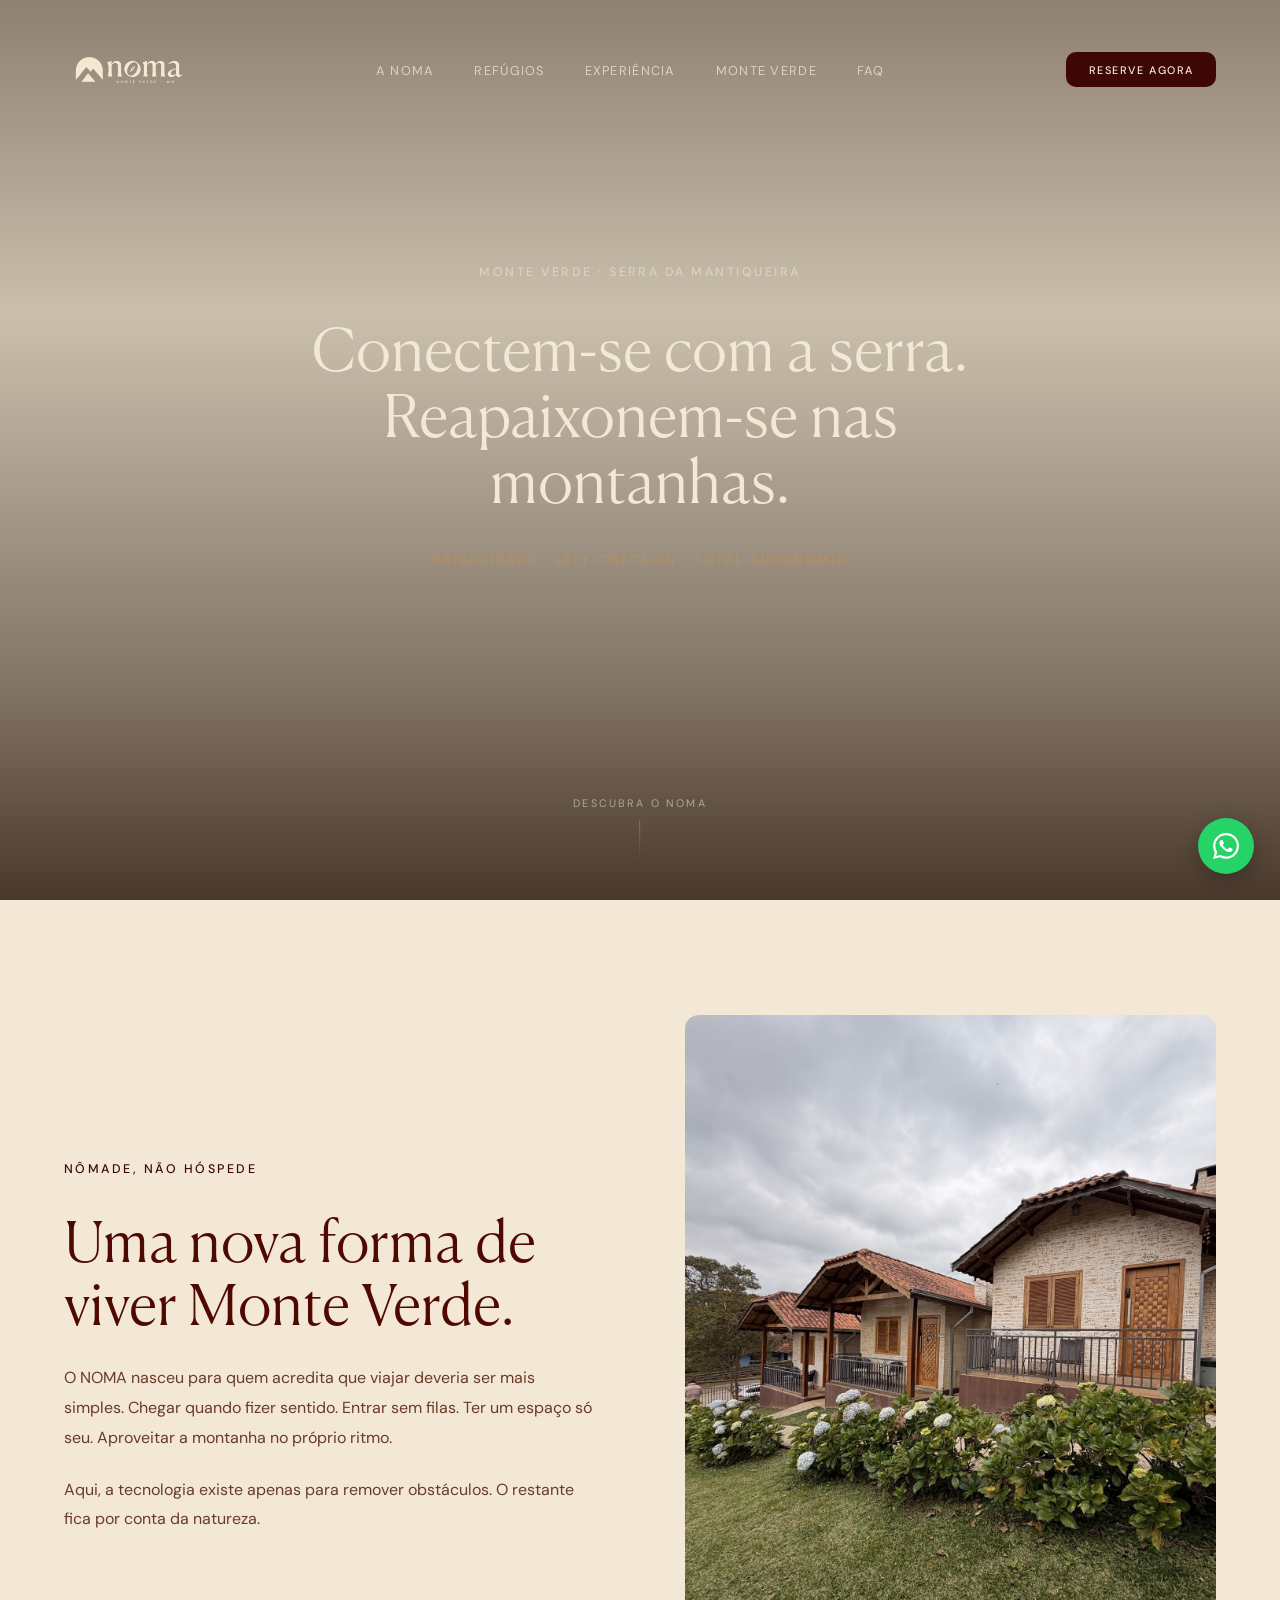
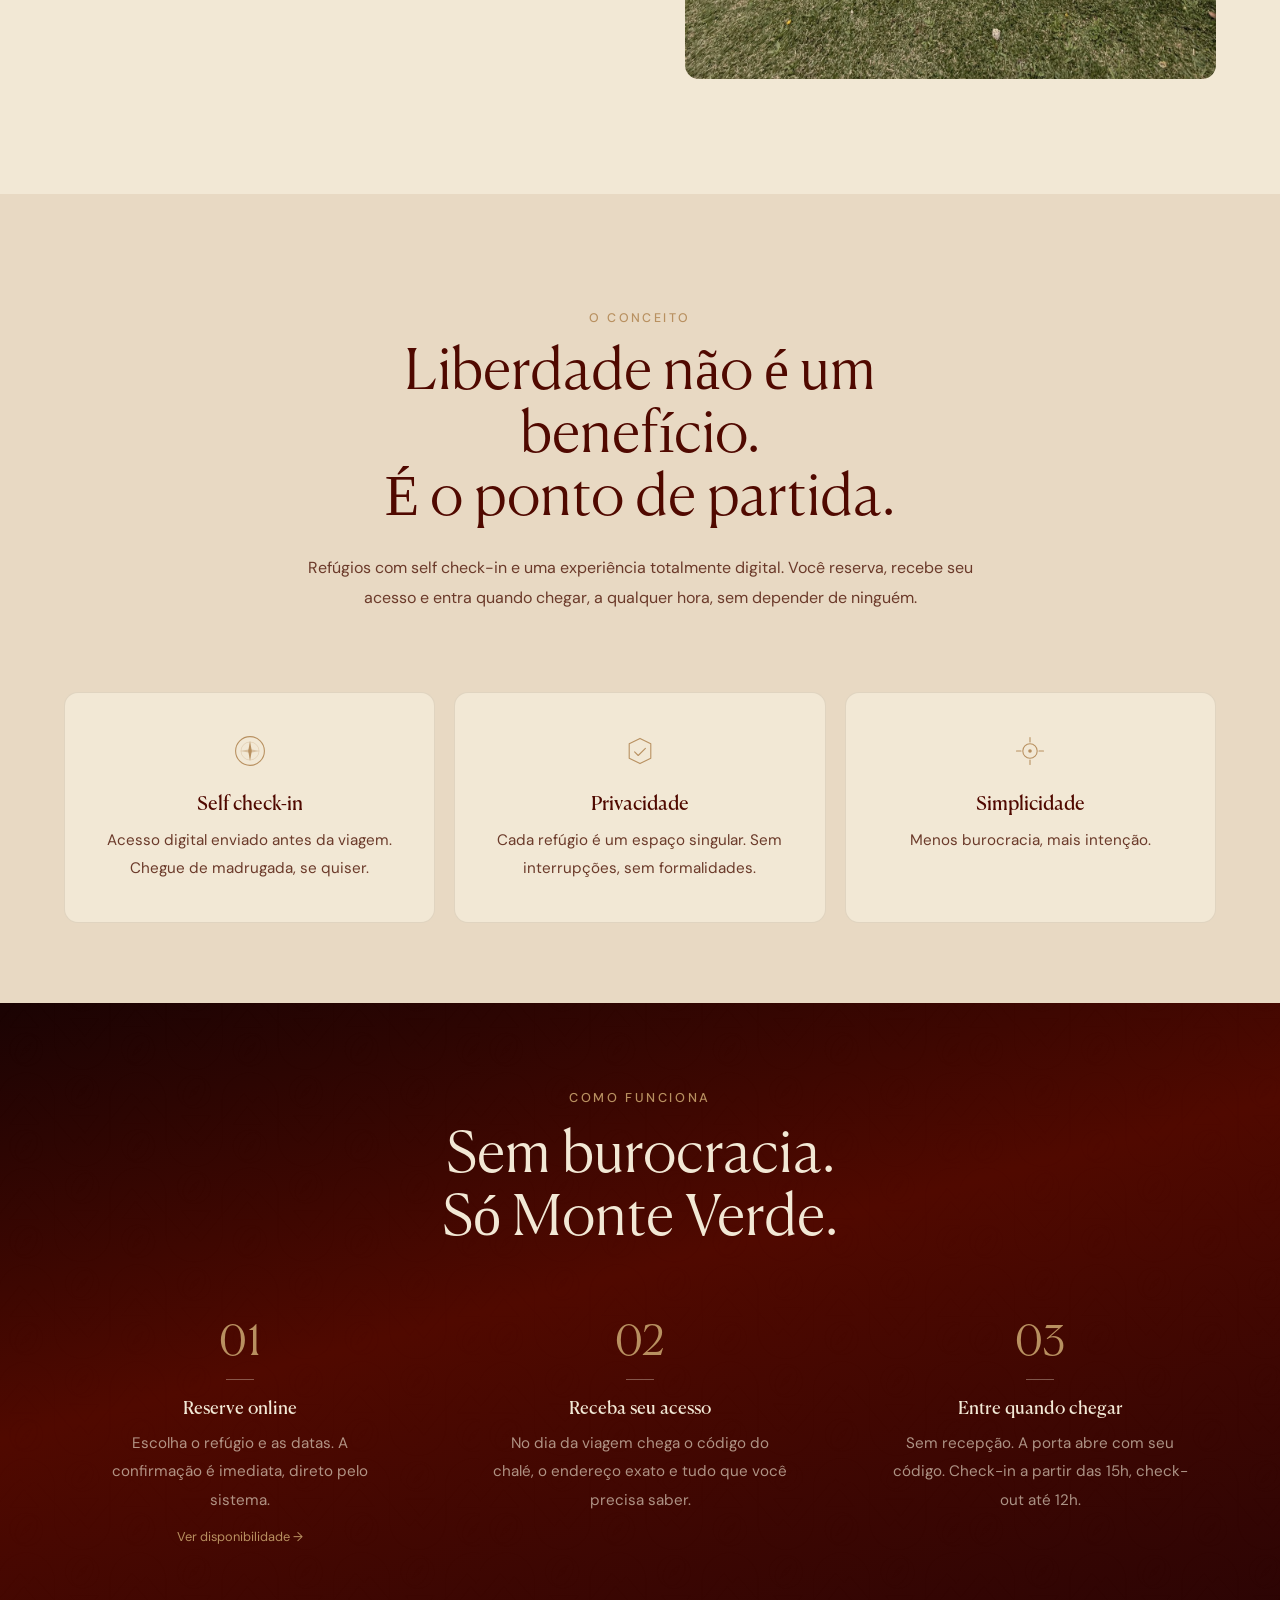
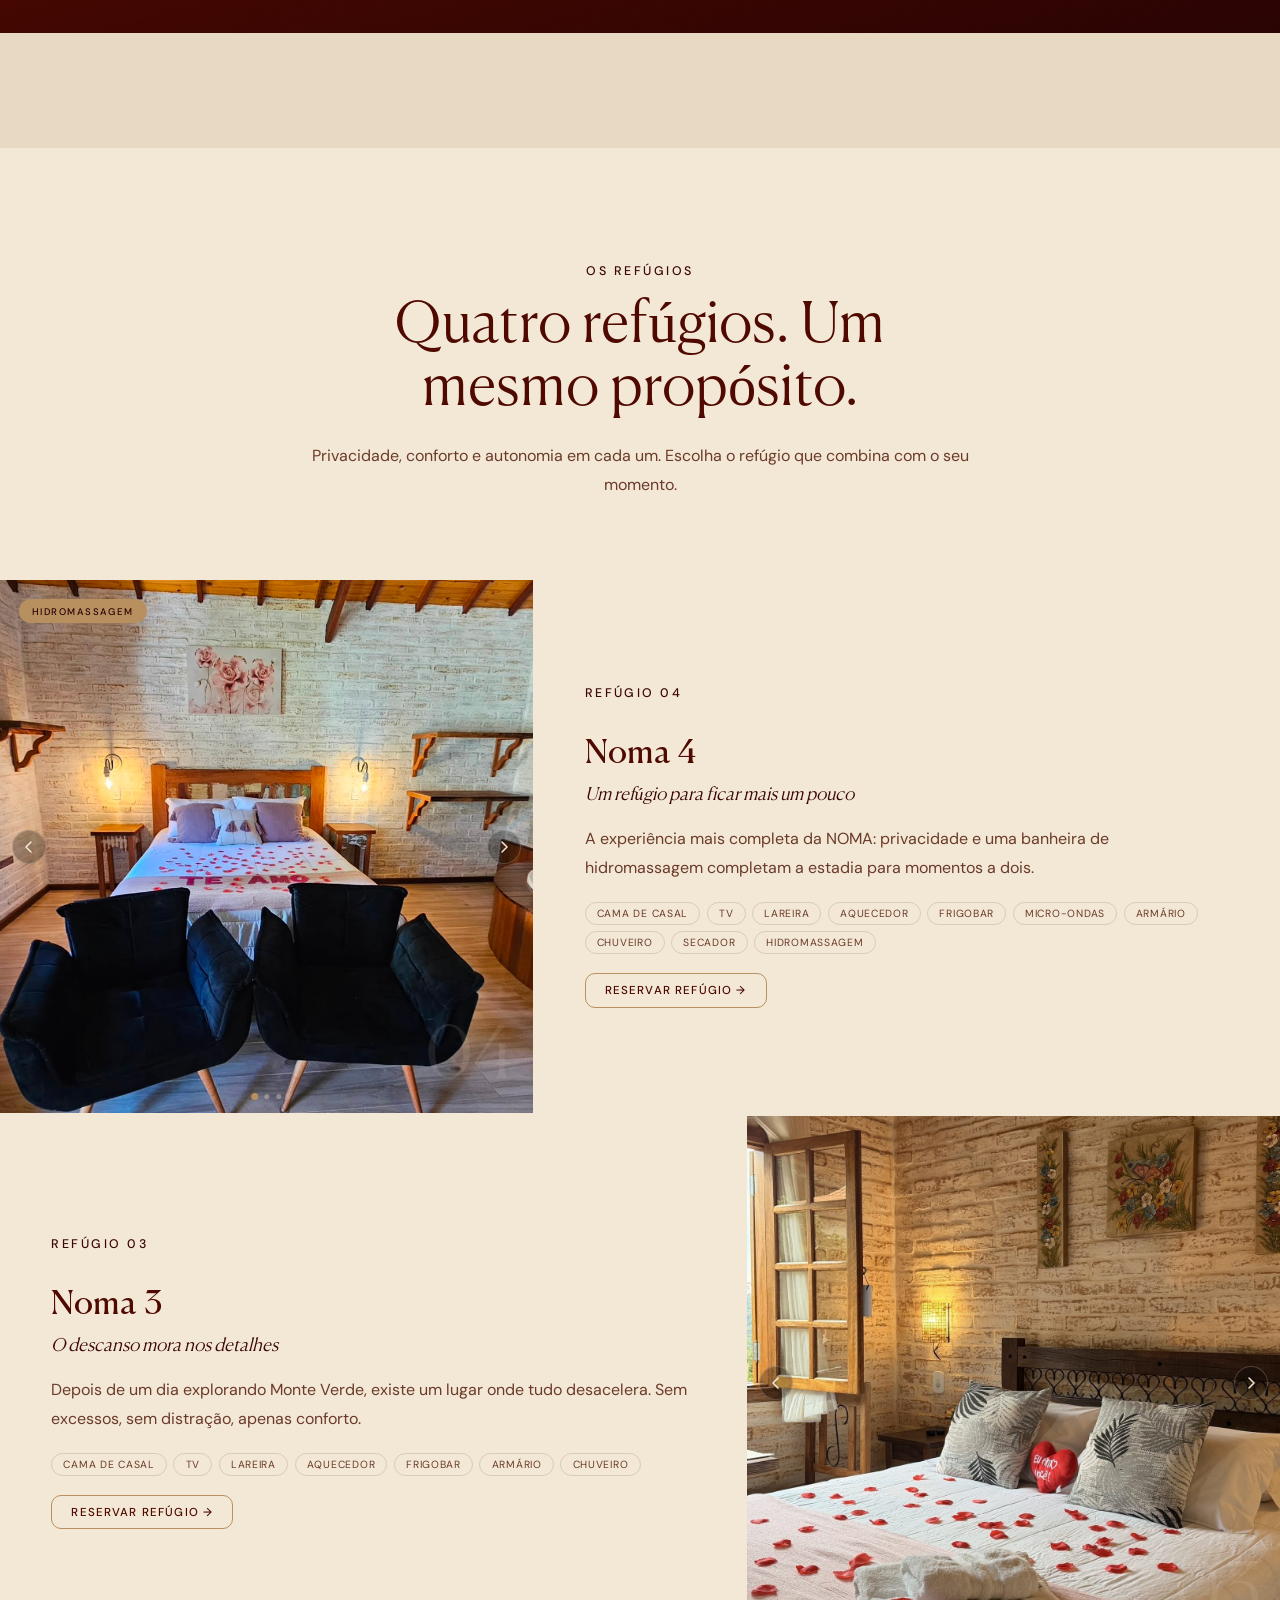
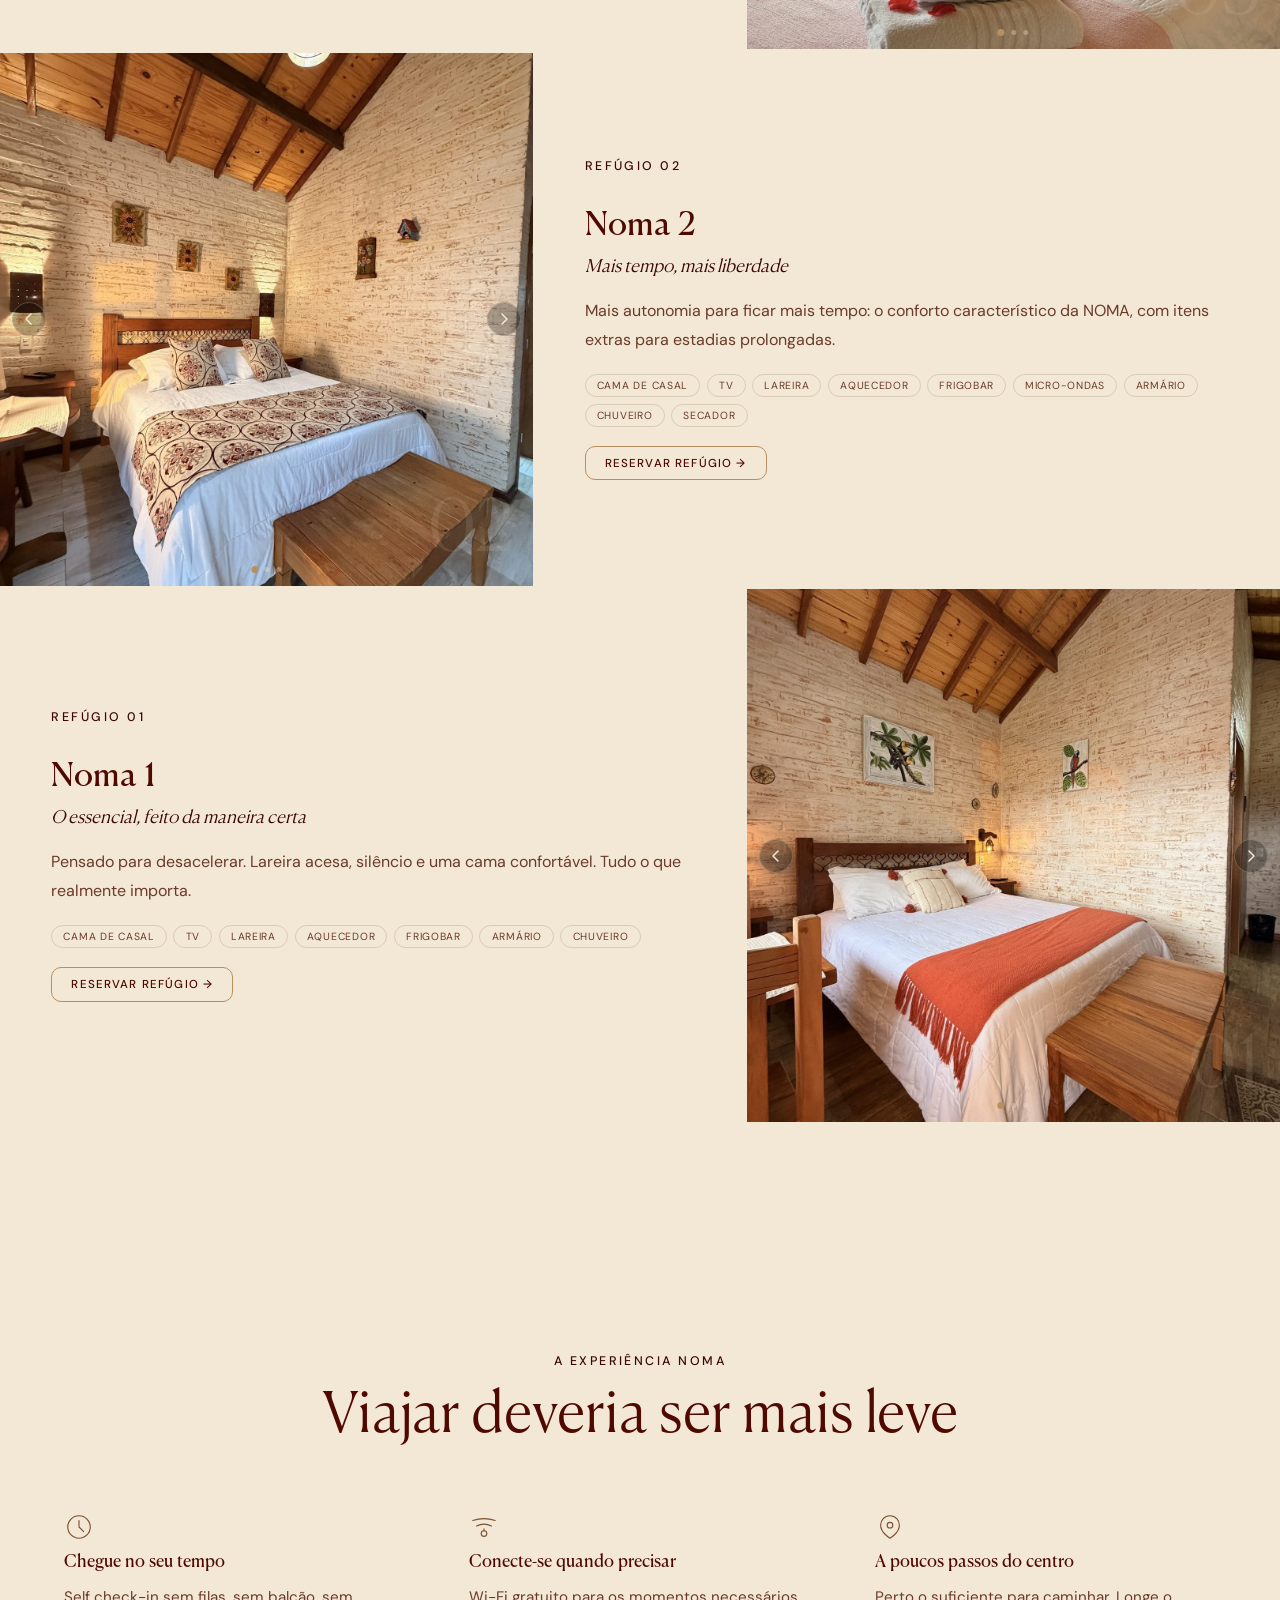
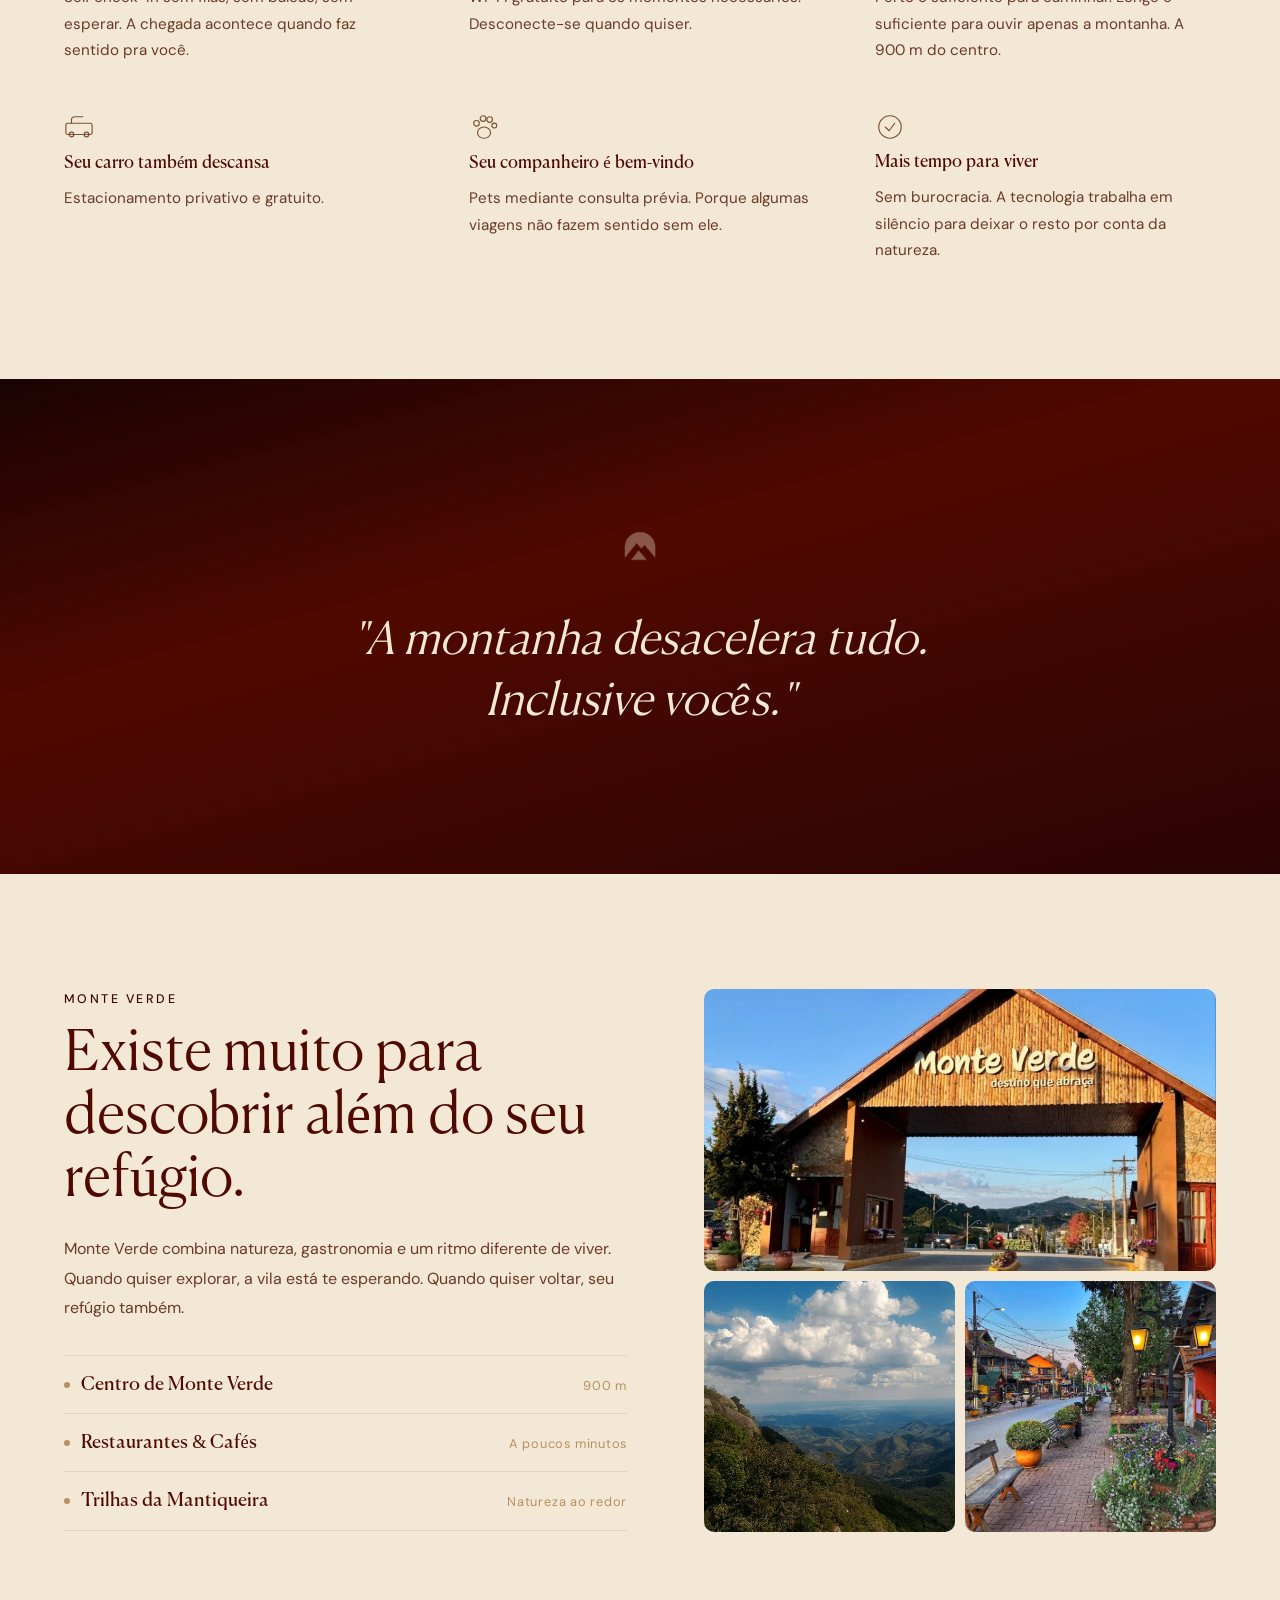
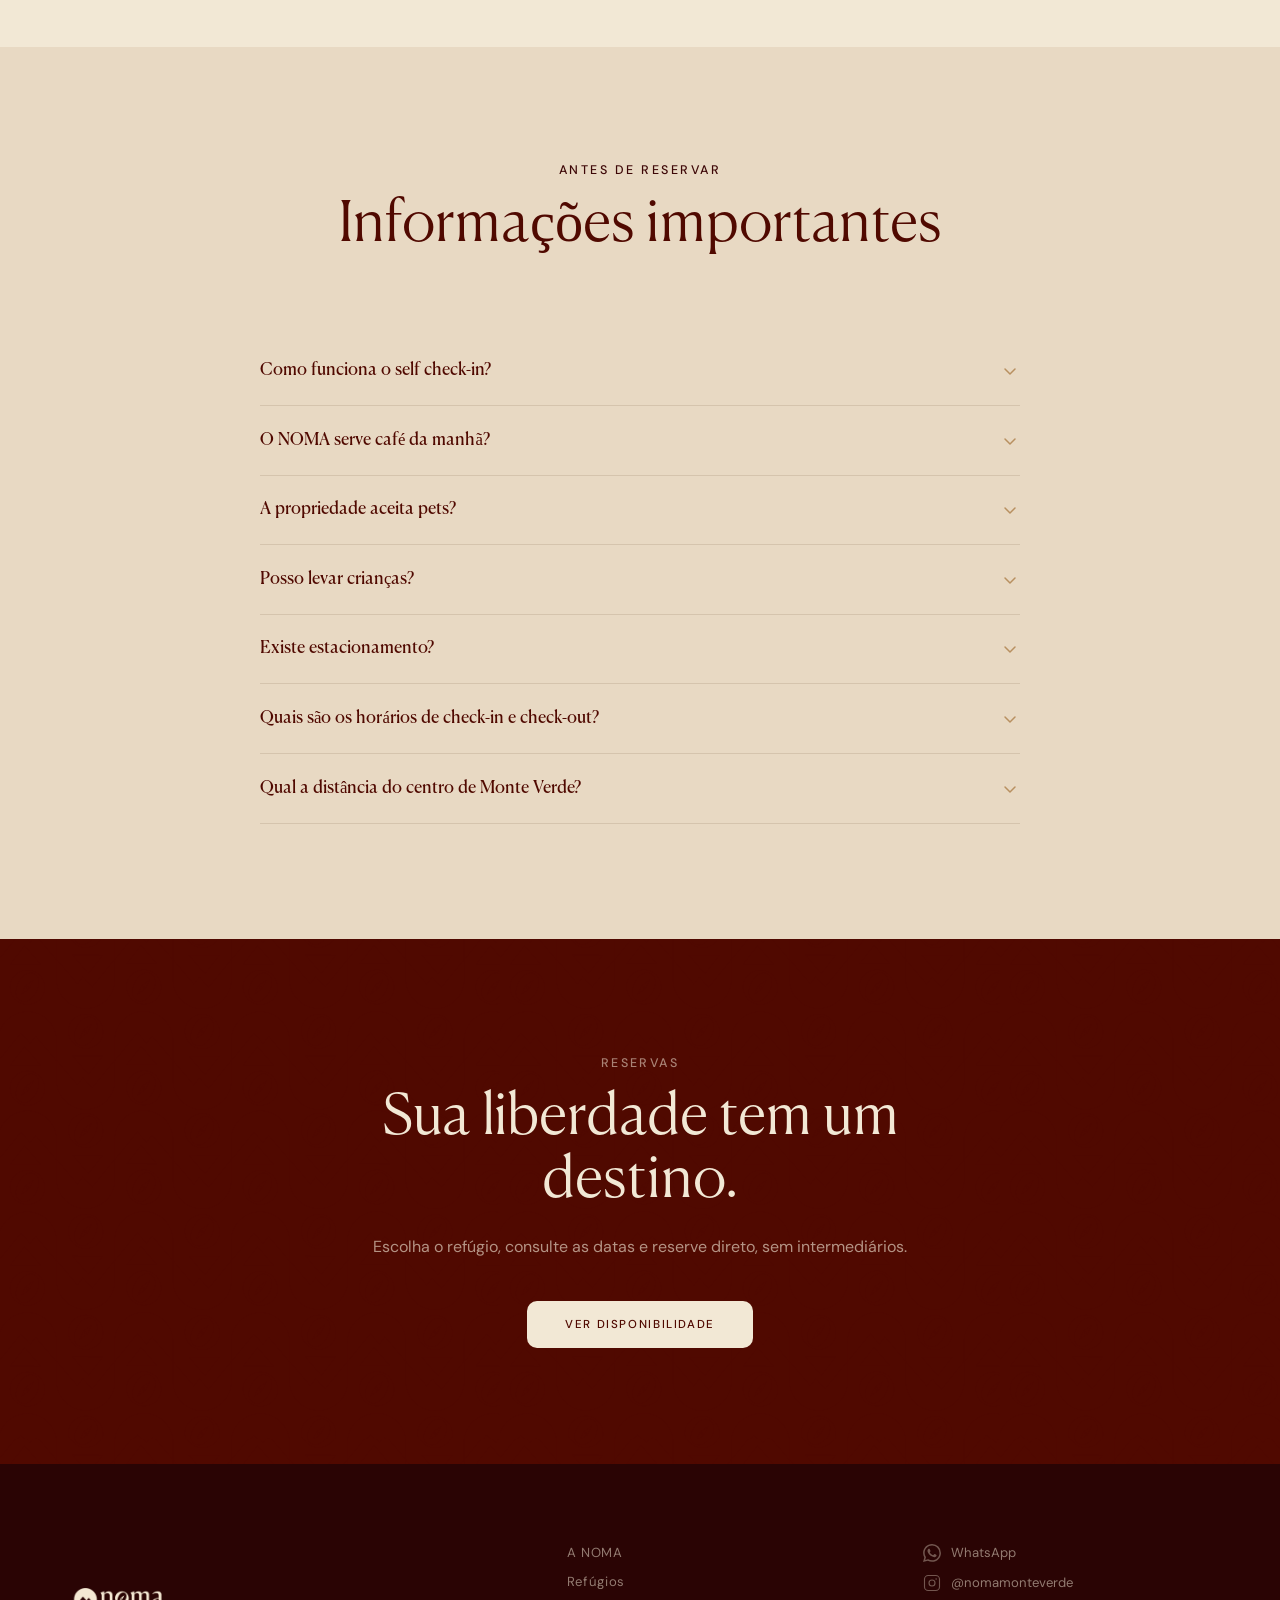
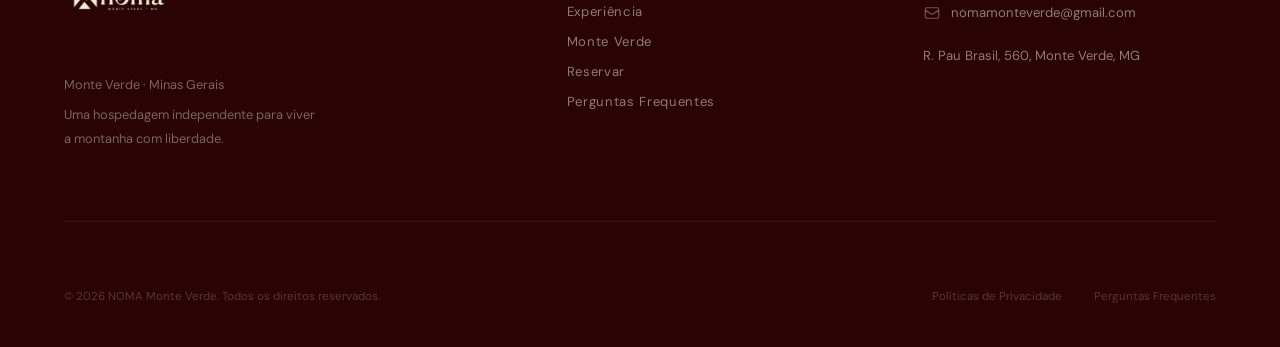
==== commit 92e21cf8: "Add files via upload" ====
--- a/site/index.html
+++ b/site/index.html
@@ -32,7 +32,7 @@
   <header id="header">
     <div class="header-inner">
 
-      <a href="#" class="logo" aria-label="NOMA Monte Verde — página inicial">
+      <a href="#" class="logo" aria-label="NOMA Monte Verde, página inicial">
         <img src="img/logo-creme-full.png" alt="NOMA Monte Verde" class="logo-light">
       </a>
 
@@ -87,21 +87,14 @@
 
     <div class="hero-content">
       <span class="eyebrow eyebrow-light">Monte Verde · Serra da Mantiqueira</span>
-      <h1>Monte Verde, na<br>medida da<br>sua liberdade.</h1>
-      <p class="hero-sub">Uma hospedagem independente com self check-in — você chega quando quiser, entra sozinho e aproveita a montanha no seu ritmo.</p>
-      <div class="hero-ctas">
-        <a href="https://hbook.hsystem.com.br/Booking?companyId=6a61065e402a0836c9e17476"
-           class="btn-primary" target="_blank" rel="noopener">
-          Reserve agora
-        </a>
-        <a href="#nomade" class="btn-secondary">Descubra o NOMA</a>
-      </div>
-    </div>
-
-    <div class="scroll-indicator" aria-hidden="true">
-      <span>role para descobrir</span>
+      <h1>Conectem-se com a serra.<br>Reapaixonem-se nas montanhas.</h1>
+      <p class="hero-tagline">Privacidade · Self check-in · Total autonomia</p>
+    </div>
+
+    <a href="#nomade" class="scroll-indicator">
+      <span>Descubra o NOMA</span>
       <div class="scroll-line"></div>
-    </div>
+    </a>
 
   </section>
 
@@ -115,13 +108,13 @@
         <div class="nomade-text-col">
           <span class="eyebrow eyebrow-dark">Nômade, não hóspede</span>
           <h2>Uma nova forma de viver Monte Verde.</h2>
-          <p>NOMA vem de nômade: liberdade, movimento e autonomia. O NOMA nasceu para quem acredita que viajar deveria ser mais simples. Chegar quando fizer sentido. Entrar sem filas. Ter um espaço só seu. Aproveitar a montanha no próprio ritmo.</p>
+          <p>O NOMA nasceu para quem acredita que viajar deveria ser mais simples. Chegar quando fizer sentido. Entrar sem filas. Ter um espaço só seu. Aproveitar a montanha no próprio ritmo.</p>
           <p>Aqui, a tecnologia existe apenas para remover obstáculos. O restante fica por conta da natureza.</p>
         </div>
 
         <div class="nomade-img-col">
           <img src="img/nomade,naohospede.jpeg" alt="Espaço NOMA Monte Verde" class="nomade-foto">
-          <img src="img/logo-icone.png" alt="" class="nomade-brand-watermark" aria-hidden="true">
+          <img src="img/logo-bussola.png" alt="" class="nomade-brand-watermark" aria-hidden="true">
         </div>
 
       </div>
@@ -174,124 +167,43 @@
 
       <div class="como-funciona reveal delay-2">
         <h3>Como funciona</h3>
+        <h2 class="como-funciona-title">Sem burocracia.<br>Só Monte Verde.</h2>
+
         <div class="steps-h">
 
           <div class="step-h">
-            <div class="step-h-head">
-              <span class="step-h-num">01</span>
-              <div class="step-h-line"></div>
-            </div>
+            <span class="step-h-num">01</span>
+            <div class="step-h-line"></div>
             <strong>Reserve online</strong>
-            <p>Escolha o refúgio e as datas. A confirmação é imediata.</p>
+            <p>Escolha o refúgio e as datas. A confirmação é imediata, direto pelo sistema.</p>
             <a href="https://hbook.hsystem.com.br/Booking?companyId=6a61065e402a0836c9e17476"
                class="link-subtle" target="_blank" rel="noopener">
-              Acessar reservas →
+              Ver disponibilidade →
             </a>
           </div>
 
           <div class="step-h">
-            <div class="step-h-head">
-              <span class="step-h-num">02</span>
-              <div class="step-h-line"></div>
-            </div>
+            <span class="step-h-num">02</span>
+            <div class="step-h-line"></div>
             <strong>Receba seu acesso</strong>
-            <p>No dia da viagem chega o código do refúgio, o endereço exato e tudo que você precisa saber.</p>
+            <p>No dia da viagem chega o código do chalé, o endereço exato e tudo que você precisa saber.</p>
           </div>
 
           <div class="step-h">
-            <div class="step-h-head">
-              <span class="step-h-num">03</span>
-            </div>
+            <span class="step-h-num">03</span>
+            <div class="step-h-line"></div>
             <strong>Entre quando chegar</strong>
-            <p>Sem recepção. A porta abre com o seu código e a estadia começa.</p>
-          </div>
-
-        </div>
-      </div>
-
-    </div>
-  </section>
-
-  <!-- =====================
-       SEÇÃO 4 — EXPERIÊNCIA
-       ===================== -->
-  <section id="experiencia" aria-label="A experiência NOMA">
-
-    <div class="container">
-
-      <div class="experiencia-content reveal">
-        <span class="eyebrow eyebrow-dark">A experiência NOMA</span>
-        <h2>Viajar deveria ser mais leve</h2>
-      </div>
-
-      <div class="features-grid">
-
-        <div class="feature reveal">
-          <svg width="30" height="30" viewBox="0 0 32 32" fill="none" aria-hidden="true">
-            <circle cx="16" cy="16" r="12" stroke="#7A5030" stroke-width="1.2"/>
-            <path d="M16 9 L16 16 L21 21" stroke="#7A5030" stroke-width="1.2" stroke-linecap="round" stroke-linejoin="round"/>
-          </svg>
-          <h4>Chegue no seu tempo</h4>
-          <p>Self check-in sem filas, sem balcão, sem esperar. A chegada acontece quando faz sentido pra você.</p>
-        </div>
-
-        <div class="feature reveal delay-1">
-          <svg width="30" height="30" viewBox="0 0 32 32" fill="none" aria-hidden="true">
-            <path d="M4 9 Q16 5 28 9" stroke="#7A5030" stroke-width="1.2" stroke-linecap="round"/>
-            <path d="M8 15 Q16 11 24 15" stroke="#7A5030" stroke-width="1.2" stroke-linecap="round"/>
-            <circle cx="16" cy="23" r="3" stroke="#7A5030" stroke-width="1.2"/>
-            <line x1="16" y1="18" x2="16" y2="20" stroke="#7A5030" stroke-width="1.2" stroke-linecap="round"/>
-          </svg>
-          <h4>Conecte-se quando precisar</h4>
-          <p>Wi-Fi gratuito para os momentos necessários. Desconecte-se quando quiser.</p>
-        </div>
-
-        <div class="feature reveal delay-2">
-          <svg width="30" height="30" viewBox="0 0 32 32" fill="none" aria-hidden="true">
-            <path d="M16 4 C10 4 6 9 6 14 C6 22 16 28 16 28 C16 28 26 22 26 14 C26 9 22 4 16 4Z" stroke="#7A5030" stroke-width="1.2"/>
-            <circle cx="16" cy="14" r="3" stroke="#7A5030" stroke-width="1.2"/>
-          </svg>
-          <h4>A poucos passos do centro</h4>
-          <p>Perto o suficiente para caminhar. Longe o suficiente para ouvir apenas a montanha. A 900 m do centro.</p>
-        </div>
-
-        <div class="feature reveal">
-          <svg width="30" height="30" viewBox="0 0 32 32" fill="none" aria-hidden="true">
-            <rect x="2" y="12" width="28" height="12" rx="2" stroke="#7A5030" stroke-width="1.2"/>
-            <circle cx="8" cy="24" r="2.5" stroke="#7A5030" stroke-width="1.2"/>
-            <circle cx="24" cy="24" r="2.5" stroke="#7A5030" stroke-width="1.2"/>
-            <path d="M8 12 L8 8 Q8 5 12 5 L20 5" stroke="#7A5030" stroke-width="1.2" stroke-linecap="round"/>
-          </svg>
-          <h4>Seu carro também descansa</h4>
-          <p>Estacionamento privativo e gratuito.</p>
-        </div>
-
-        <div class="feature reveal delay-1">
-          <svg width="30" height="30" viewBox="0 0 32 32" fill="none" aria-hidden="true">
-            <circle cx="12" cy="10" r="3" stroke="#7A5030" stroke-width="1.2"/>
-            <path d="M6 28 C6 22 18 22 18 28" stroke="#7A5030" stroke-width="1.2" stroke-linecap="round"/>
-            <path d="M20 14 C22 12 26 13 26 17 C26 21 22 23 20 24" stroke="#7A5030" stroke-width="1.2" stroke-linecap="round"/>
-          </svg>
-          <h4>Seu companheiro é bem-vindo</h4>
-          <p>Pets mediante consulta prévia. Porque algumas viagens não fazem sentido sem ele.</p>
-        </div>
-
-        <div class="feature reveal delay-2">
-          <svg width="30" height="30" viewBox="0 0 32 32" fill="none" aria-hidden="true">
-            <circle cx="16" cy="16" r="12" stroke="#7A5030" stroke-width="1.2"/>
-            <path d="M11 16 L15 20 L21 12" stroke="#7A5030" stroke-width="1.2" stroke-linecap="round" stroke-linejoin="round"/>
-          </svg>
-          <h4>Mais tempo para viver</h4>
-          <p>Sem burocracia. A tecnologia trabalha em silêncio para deixar o resto por conta da natureza.</p>
-        </div>
-
-      </div>
-
-    </div>
-  </section>
-
-  <!-- =====================
-       SEÇÃO 5 — OS REFÚGIOS (galeria)
+            <p>Sem recepção. A porta abre com seu código. Check-in a partir das 15h, check-out até 12h.</p>
+          </div>
+
+        </div>
+      </div>
+
+    </div>
+  </section>
+
+  <!-- =====================
+       SEÇÃO 4 — OS REFÚGIOS (galeria)
        ===================== -->
   <section id="refugios" aria-label="Os refúgios NOMA">
     <div class="container">
@@ -309,9 +221,9 @@
         <div class="refugio-foto">
           <div class="refugio-slider" data-slider>
             <div class="refugio-slides">
-              <div class="refugio-slide ph-r-4" role="img" aria-label="Noma 4 — foto 1"></div>
-              <div class="refugio-slide ph-r-4b" role="img" aria-label="Noma 4 — foto 2"></div>
-              <div class="refugio-slide ph-r-4c" role="img" aria-label="Noma 4 — foto 3"></div>
+              <div class="refugio-slide"><img src="img/Noma4/Noma4-1.jpeg" alt="Noma 4, foto 1"></div>
+              <div class="refugio-slide"><img src="img/Noma4/Noma4-2.jpeg" alt="Noma 4, foto 2"></div>
+              <div class="refugio-slide"><img src="img/Noma4/Noma4-3.jpeg" alt="Noma 4, foto 3"></div>
             </div>
             <button class="slide-btn slide-prev" aria-label="Foto anterior">
               <svg width="14" height="14" viewBox="0 0 14 14" fill="none"><path d="M9 2L4 7L9 12" stroke="currentColor" stroke-width="1.5" stroke-linecap="round" stroke-linejoin="round"/></svg>
@@ -351,9 +263,9 @@
         <div class="refugio-foto">
           <div class="refugio-slider" data-slider>
             <div class="refugio-slides">
-              <div class="refugio-slide"><img src="img/Noma3/noma3-1.jpeg" alt="Noma 3 — foto 1"></div>
-              <div class="refugio-slide"><img src="img/Noma3/noma3-2.jpeg" alt="Noma 3 — foto 2"></div>
-              <div class="refugio-slide"><img src="img/Noma3/noma3-3.jpeg" alt="Noma 3 — foto 3"></div>
+              <div class="refugio-slide"><img src="img/Noma3/noma3-1.jpeg" alt="Noma 3, foto 1"></div>
+              <div class="refugio-slide"><img src="img/Noma3/noma3-2.jpeg" alt="Noma 3, foto 2"></div>
+              <div class="refugio-slide"><img src="img/Noma3/noma3-3.jpeg" alt="Noma 3, foto 3"></div>
             </div>
             <button class="slide-btn slide-prev" aria-label="Foto anterior">
               <svg width="14" height="14" viewBox="0 0 14 14" fill="none"><path d="M9 2L4 7L9 12" stroke="currentColor" stroke-width="1.5" stroke-linecap="round" stroke-linejoin="round"/></svg>
@@ -390,9 +302,9 @@
         <div class="refugio-foto">
           <div class="refugio-slider" data-slider>
             <div class="refugio-slides">
-              <div class="refugio-slide"><img src="img/Noma2/noma2-1.jpeg" alt="Noma 2 — foto 1"></div>
-              <div class="refugio-slide"><img src="img/Noma2/noma2-2.jpeg" alt="Noma 2 — foto 2"></div>
-              <div class="refugio-slide"><img src="img/Noma2/noma2-3.jpeg" alt="Noma 2 — foto 3"></div>
+              <div class="refugio-slide"><img src="img/Noma2/noma2-1.jpeg" alt="Noma 2, foto 1"></div>
+              <div class="refugio-slide"><img src="img/Noma2/noma2-2.jpeg" alt="Noma 2, foto 2"></div>
+              <div class="refugio-slide"><img src="img/Noma2/noma2-3.jpeg" alt="Noma 2, foto 3"></div>
             </div>
             <button class="slide-btn slide-prev" aria-label="Foto anterior">
               <svg width="14" height="14" viewBox="0 0 14 14" fill="none"><path d="M9 2L4 7L9 12" stroke="currentColor" stroke-width="1.5" stroke-linecap="round" stroke-linejoin="round"/></svg>
@@ -430,9 +342,9 @@
         <div class="refugio-foto">
           <div class="refugio-slider" data-slider>
             <div class="refugio-slides">
-              <div class="refugio-slide"><img src="img/Noma1/noma1-1.jpeg" alt="Noma 1 — foto 1"></div>
-              <div class="refugio-slide"><img src="img/Noma1/noma1-2.jpeg" alt="Noma 1 — foto 2"></div>
-              <div class="refugio-slide"><img src="img/Noma1/noma-3.jpeg" alt="Noma 1 — foto 3"></div>
+              <div class="refugio-slide"><img src="img/Noma1/noma1-1.jpeg" alt="Noma 1, foto 1"></div>
+              <div class="refugio-slide"><img src="img/Noma1/noma1-2.jpeg" alt="Noma 1, foto 2"></div>
+              <div class="refugio-slide"><img src="img/Noma1/noma-3.jpeg" alt="Noma 1, foto 3"></div>
             </div>
             <button class="slide-btn slide-prev" aria-label="Foto anterior">
               <svg width="14" height="14" viewBox="0 0 14 14" fill="none"><path d="M9 2L4 7L9 12" stroke="currentColor" stroke-width="1.5" stroke-linecap="round" stroke-linejoin="round"/></svg>
@@ -468,6 +380,86 @@
   </section>
 
   <!-- =====================
+       SEÇÃO 5 — EXPERIÊNCIA
+       ===================== -->
+  <section id="experiencia" aria-label="A experiência NOMA">
+
+    <div class="container">
+
+      <div class="experiencia-content reveal">
+        <span class="eyebrow eyebrow-dark">A experiência NOMA</span>
+        <h2>Viajar deveria ser mais leve</h2>
+      </div>
+
+      <div class="features-grid">
+
+        <div class="feature reveal">
+          <svg width="30" height="30" viewBox="0 0 32 32" fill="none" aria-hidden="true">
+            <circle cx="16" cy="16" r="12" stroke="#7A5030" stroke-width="1.2"/>
+            <path d="M16 9 L16 16 L21 21" stroke="#7A5030" stroke-width="1.2" stroke-linecap="round" stroke-linejoin="round"/>
+          </svg>
+          <h4>Chegue no seu tempo</h4>
+          <p>Self check-in sem filas, sem balcão, sem esperar. A chegada acontece quando faz sentido pra você.</p>
+        </div>
+
+        <div class="feature reveal delay-1">
+          <svg width="30" height="30" viewBox="0 0 32 32" fill="none" aria-hidden="true">
+            <path d="M4 9 Q16 5 28 9" stroke="#7A5030" stroke-width="1.2" stroke-linecap="round"/>
+            <path d="M8 15 Q16 11 24 15" stroke="#7A5030" stroke-width="1.2" stroke-linecap="round"/>
+            <circle cx="16" cy="23" r="3" stroke="#7A5030" stroke-width="1.2"/>
+            <line x1="16" y1="18" x2="16" y2="20" stroke="#7A5030" stroke-width="1.2" stroke-linecap="round"/>
+          </svg>
+          <h4>Conecte-se quando precisar</h4>
+          <p>Wi-Fi gratuito para os momentos necessários. Desconecte-se quando quiser.</p>
+        </div>
+
+        <div class="feature reveal delay-2">
+          <svg width="30" height="30" viewBox="0 0 32 32" fill="none" aria-hidden="true">
+            <path d="M16 4 C10 4 6 9 6 14 C6 22 16 28 16 28 C16 28 26 22 26 14 C26 9 22 4 16 4Z" stroke="#7A5030" stroke-width="1.2"/>
+            <circle cx="16" cy="14" r="3" stroke="#7A5030" stroke-width="1.2"/>
+          </svg>
+          <h4>A poucos passos do centro</h4>
+          <p>Perto o suficiente para caminhar. Longe o suficiente para ouvir apenas a montanha. A 900 m do centro.</p>
+        </div>
+
+        <div class="feature reveal">
+          <svg width="30" height="30" viewBox="0 0 32 32" fill="none" aria-hidden="true">
+            <rect x="2" y="12" width="28" height="12" rx="2" stroke="#7A5030" stroke-width="1.2"/>
+            <circle cx="8" cy="24" r="2.5" stroke="#7A5030" stroke-width="1.2"/>
+            <circle cx="24" cy="24" r="2.5" stroke="#7A5030" stroke-width="1.2"/>
+            <path d="M8 12 L8 8 Q8 5 12 5 L20 5" stroke="#7A5030" stroke-width="1.2" stroke-linecap="round"/>
+          </svg>
+          <h4>Seu carro também descansa</h4>
+          <p>Estacionamento privativo e gratuito.</p>
+        </div>
+
+        <div class="feature reveal delay-1">
+          <svg width="30" height="30" viewBox="0 0 32 32" fill="none" aria-hidden="true">
+            <ellipse cx="16" cy="22" rx="7" ry="6" stroke="#7A5030" stroke-width="1.2"/>
+            <circle cx="8" cy="12" r="3" stroke="#7A5030" stroke-width="1.2"/>
+            <circle cx="15" cy="7" r="3" stroke="#7A5030" stroke-width="1.2"/>
+            <circle cx="22" cy="8" r="3" stroke="#7A5030" stroke-width="1.2"/>
+            <circle cx="27" cy="14.5" r="2.6" stroke="#7A5030" stroke-width="1.2"/>
+          </svg>
+          <h4>Seu companheiro é bem-vindo</h4>
+          <p>Pets mediante consulta prévia. Porque algumas viagens não fazem sentido sem ele.</p>
+        </div>
+
+        <div class="feature reveal delay-2">
+          <svg width="30" height="30" viewBox="0 0 32 32" fill="none" aria-hidden="true">
+            <circle cx="16" cy="16" r="12" stroke="#7A5030" stroke-width="1.2"/>
+            <path d="M11 16 L15 20 L21 12" stroke="#7A5030" stroke-width="1.2" stroke-linecap="round" stroke-linejoin="round"/>
+          </svg>
+          <h4>Mais tempo para viver</h4>
+          <p>Sem burocracia. A tecnologia trabalha em silêncio para deixar o resto por conta da natureza.</p>
+        </div>
+
+      </div>
+
+    </div>
+  </section>
+
+  <!-- =====================
        SEÇÃO 6 — BANNER QUOTE
        ===================== -->
   <section id="banner-quote" aria-label="A montanha desacelera tudo">
@@ -491,22 +483,23 @@
           <span class="eyebrow eyebrow-dark">Monte Verde</span>
           <h2>Existe muito para descobrir além do seu refúgio.</h2>
           <p>Monte Verde combina natureza, gastronomia e um ritmo diferente de viver. Quando quiser explorar, a vila está te esperando. Quando quiser voltar, seu refúgio também.</p>
-        </div>
-
-        <div class="mv-highlights reveal delay-2">
-          <div class="mv-item">
-            <strong>Centro de Monte Verde</strong>
-            <span>900 m</span>
-          </div>
-          <div class="mv-divider"></div>
-          <div class="mv-item">
-            <strong>Restaurantes &amp; Cafés</strong>
-            <span>A poucos minutos</span>
-          </div>
-          <div class="mv-divider"></div>
-          <div class="mv-item">
-            <strong>Trilhas da Mantiqueira</strong>
-            <span>Natureza ao redor</span>
+
+          <ul class="mv-bullets">
+            <li><span class="mv-bullet-label">Centro de Monte Verde</span><span class="mv-bullet-value">900 m</span></li>
+            <li><span class="mv-bullet-label">Restaurantes &amp; Cafés</span><span class="mv-bullet-value">A poucos minutos</span></li>
+            <li><span class="mv-bullet-label">Trilhas da Mantiqueira</span><span class="mv-bullet-value">Natureza ao redor</span></li>
+          </ul>
+        </div>
+
+        <div class="mv-photos reveal delay-2">
+          <div class="mv-photo-sq mv-photo-wide">
+            <img src="img/monteverde1.png" alt="Portal de entrada de Monte Verde">
+          </div>
+          <div class="mv-photo-sq">
+            <img src="img/monteverde2.jpg" alt="Vista da Serra da Mantiqueira em Monte Verde">
+          </div>
+          <div class="mv-photo-sq">
+            <img src="img/monteverde3.png" alt="Rua do centro de Monte Verde">
           </div>
         </div>
 
@@ -681,7 +674,7 @@
               <span>nomamonteverde@gmail.com</span>
             </a>
           </div>
-          <address>R. Pau Brasil, 560 — Monte Verde, MG</address>
+          <address>R. Pau Brasil, 560, Monte Verde, MG</address>
         </div>
 
       </div>
@@ -689,13 +682,21 @@
       <div class="footer-bottom">
         <p>© 2026 NOMA Monte Verde. Todos os direitos reservados.</p>
         <div class="footer-legal">
-          <a href="#" class="disabled" aria-label="Política de privacidade — em breve">Políticas de Privacidade</a>
+          <a href="politica-de-privacidade.html">Políticas de Privacidade</a>
           <a href="#faq">Perguntas Frequentes</a>
         </div>
       </div>
 
     </div>
   </footer>
+
+  <!-- Botão flutuante WhatsApp -->
+  <a href="https://wa.me/5535999884744" target="_blank" rel="noopener"
+     class="whatsapp-float" aria-label="Falar no WhatsApp">
+    <svg width="26" height="26" viewBox="0 0 24 24" fill="currentColor" aria-hidden="true">
+      <path d="M17.472 14.382c-.297-.149-1.758-.867-2.03-.967-.273-.099-.471-.148-.67.15-.197.297-.767.966-.94 1.164-.173.199-.347.223-.644.075-.297-.15-1.255-.463-2.39-1.475-.883-.788-1.48-1.761-1.653-2.059-.173-.297-.018-.458.13-.606.134-.133.298-.347.446-.52.149-.174.198-.298.298-.497.099-.198.05-.371-.025-.52-.075-.149-.669-1.612-.916-2.207-.242-.579-.487-.5-.669-.51-.173-.008-.371-.01-.57-.01-.198 0-.52.074-.792.372-.272.297-1.04 1.016-1.04 2.479 0 1.462 1.065 2.875 1.213 3.074.149.198 2.096 3.2 5.077 4.487.709.306 1.262.489 1.694.625.712.227 1.36.195 1.871.118.571-.085 1.758-.719 2.006-1.413.248-.694.248-1.289.173-1.413-.074-.124-.272-.198-.57-.347m-5.421 7.403h-.004a9.87 9.87 0 01-5.031-1.378l-.361-.214-3.741.982.998-3.648-.235-.374a9.86 9.86 0 01-1.51-5.26c.001-5.45 4.436-9.884 9.888-9.884 2.64 0 5.122 1.03 6.988 2.898a9.825 9.825 0 012.893 6.994c-.003 5.45-4.437 9.884-9.885 9.884m8.413-18.297A11.815 11.815 0 0012.05 0C5.495 0 .16 5.335.157 11.892c0 2.096.547 4.142 1.588 5.945L.057 24l6.305-1.654a11.882 11.882 0 005.683 1.448h.005c6.554 0 11.89-5.335 11.893-11.893a11.821 11.821 0 00-3.48-8.413Z"/>
+    </svg>
+  </a>
 
   <script src="js/main.js"></script>
 </body>
--- a/site/css/style.css
+++ b/site/css/style.css
@@ -97,12 +97,12 @@
 .eyebrow-light { color: rgba(242,232,213,0.55); }
 
 h1, h2, h3 { font-family: var(--font-serif); font-weight: 300; line-height: 1.12; }
-h1 { font-size: clamp(2.6rem, 5.5vw, 5rem); }
-h2 { font-size: clamp(2rem, 4vw, 3.4rem); }
-h3 { font-size: clamp(1.3rem, 2.2vw, 1.9rem); }
+h1 { font-size: clamp(2.9rem, 6vw, 5.6rem); }
+h2 { font-size: clamp(2.3rem, 4.4vw, 3.8rem); }
+h3 { font-size: clamp(1.45rem, 2.5vw, 2.1rem); }
 
 p {
-  font-size: clamp(0.9rem, 1.1vw, 1rem);
+  font-size: clamp(1rem, 1.25vw, 1.15rem);
   line-height: 1.85;
   color: var(--text-soft);
 }
@@ -190,7 +190,7 @@
   position: fixed;
   top: 0; left: 0; right: 0;
   z-index: 100;
-  padding: 1rem 0;
+  padding: 0.3rem 0;
   background: transparent;
   transition: background 0.4s var(--ease-out), box-shadow 0.4s var(--ease-out);
 }
@@ -210,14 +210,14 @@
 }
 
 .logo { display: flex; align-items: center; }
-.logo img { height: 90px; width: auto; }
+.logo img { height: 130px; width: auto; }
 /* dark logo hidden on hero (light bg transparent), shown when scrolled */
 .logo .logo-dark  { display: none; }
 .logo .logo-light { display: block; }
 
 .header-nav { display: flex; gap: 2.5rem; list-style: none; }
 .header-nav a {
-  font-size: 0.75rem;
+  font-size: 0.8rem;
   font-weight: 400;
   letter-spacing: 0.1em;
   text-transform: uppercase;
@@ -241,6 +241,13 @@
 }
 .header-cta:hover { background: var(--brown); }
 
+/* Quando o header revela fundo sólido, o CTA ganha cor de destaque */
+#header.scrolled .header-cta {
+  background: var(--gold);
+  color: var(--brown-deep);
+}
+#header.scrolled .header-cta:hover { background: #c9a274; }
+
 .menu-toggle {
   display: none;
   flex-direction: column;
@@ -265,6 +272,10 @@
   justify-content: center;
   text-align: center;
   overflow: hidden;
+  /* espaço reservado pro indicador de scroll — garante que o conteúdo do hero
+     nunca encoste nele, não importa o tamanho do texto */
+  padding-bottom: 7rem;
+  box-sizing: border-box;
 }
 
 .hero-bg {
@@ -305,16 +316,17 @@
   align-items: center;
   gap: 1.6rem;
   padding: 8rem var(--px) 5rem;
-  max-width: 760px;
+  max-width: 840px;
 }
 
 .hero-content h1 {
   color: var(--cream);
-  max-width: 620px;
+  max-width: 780px;
+  font-size: clamp(2.1rem, 4.6vw, 4.2rem);
 }
 
 .hero-content .hero-sub {
-  font-size: 0.95rem;
+  font-size: 1.1rem;
   font-weight: 300;
   color: rgba(242,232,213,0.68);
   line-height: 1.75;
@@ -322,6 +334,16 @@
   margin-top: -0.4rem;
 }
 
+.hero-content .hero-tagline {
+  font-family: var(--font-sans);
+  font-size: 0.78rem;
+  font-weight: 500;
+  letter-spacing: 0.2em;
+  text-transform: uppercase;
+  color: var(--gold);
+  margin-top: 0.2rem;
+}
+
 .hero-ctas {
   display: flex;
   flex-direction: column;
@@ -344,11 +366,13 @@
   opacity: 0.55;
 }
 .scroll-indicator span {
-  font-size: 0.6rem;
+  font-size: 0.68rem;
   letter-spacing: 0.2em;
   text-transform: uppercase;
   color: var(--cream);
-}
+  transition: color 0.3s;
+}
+.scroll-indicator:hover span { color: var(--gold); }
 .scroll-line {
   width: 1px;
   height: 40px;
@@ -466,58 +490,100 @@
   border-color: rgba(184,144,96,0.35);
 }
 .pilar svg { width: 36px; height: 36px; margin: 0 auto 1.2rem; }
-.pilar h3 { font-size: 1.1rem; font-weight: 400; color: var(--brown); margin-bottom: 0.7rem; }
-.pilar p  { color: var(--text-soft); font-size: 0.875rem; }
+.pilar h3 { font-size: 1.2rem; font-weight: 400; color: var(--brown); margin-bottom: 0.7rem; }
+.pilar p  { color: var(--text-soft); font-size: 0.95rem; }
 
 .como-funciona {
-  border-top: 1px solid rgba(74,40,16,0.12);
-  padding-top: 4rem;
+  position: relative;
+  width: 100vw;
+  margin-left: calc(-50vw + 50%);
+  background: linear-gradient(165deg, #1a0303 0%, #500900 45%, #2a0404 100%);
+  padding: clamp(3.5rem, 7vw, 5.5rem) var(--px);
+  margin-top: 4rem;
+}
+.como-funciona::before {
+  content: '';
+  position: absolute;
+  inset: 0;
+  background-image: url('../img/pattern.png');
+  background-size: 480px;
+  opacity: 0.04;
+  pointer-events: none;
 }
 .como-funciona > h3 {
+  position: relative;
+  z-index: 1;
+  text-align: center;
   font-family: var(--font-sans);
   font-size: 0.8rem;
   font-weight: 500;
   letter-spacing: 0.2em;
   text-transform: uppercase;
-  color: var(--earth);
-  margin-bottom: 3rem;
+  color: var(--gold);
+  margin-bottom: 1.2rem;
+}
+.como-funciona-title {
+  position: relative;
+  z-index: 1;
+  text-align: center;
+  color: var(--cream);
+  margin: 0 auto 4.5rem;
+  max-width: 640px;
+}
+.como-funciona-tagline {
+  position: relative;
+  z-index: 1;
+  text-align: center;
+  font-family: var(--font-sans);
+  font-size: 0.75rem;
+  font-weight: 500;
+  letter-spacing: 0.18em;
+  text-transform: uppercase;
+  color: var(--gold);
+  margin: 4rem auto 0;
 }
 
 .steps-h {
+  position: relative;
+  z-index: 1;
+  max-width: var(--container);
+  margin: 0 auto;
   display: grid;
   grid-template-columns: repeat(3, 1fr);
   gap: 3rem;
 }
 
-.step-h { display: flex; flex-direction: column; gap: 0.6rem; }
-
-.step-h-head {
-  display: flex;
-  align-items: center;
-  gap: 1rem;
-  margin-bottom: 0.4rem;
-}
+.step-h {
+  display: flex;
+  flex-direction: column;
+  align-items: center;
+  text-align: center;
+  gap: 0.6rem;
+}
+
 .step-h-num {
   font-family: var(--font-serif);
-  font-size: 1.8rem;
+  font-size: 2.6rem;
   font-weight: 300;
   color: var(--gold);
   line-height: 1;
-  flex-shrink: 0;
 }
 .step-h-line {
-  flex: 1;
+  width: 28px;
   height: 1px;
-  background: linear-gradient(to right, rgba(184,144,96,0.35), transparent);
+  background: rgba(242,232,213,0.35);
+  margin: 0.3rem 0 0.5rem;
 }
 .step-h strong {
   font-family: var(--font-serif);
   font-size: 1.1rem;
   font-weight: 400;
-  color: var(--brown);
+  color: var(--cream);
   display: block;
 }
-.step-h p { font-size: 0.875rem; color: var(--text-soft); margin: 0; }
+.step-h p { font-size: 0.95rem; color: rgba(242,232,213,0.62); margin: 0; max-width: 300px; }
+.step-h .link-subtle { color: var(--gold); margin-top: 0.3rem; }
+.step-h .link-subtle:hover { opacity: 0.75; }
 
 /* ========================
    SEÇÃO 4 — EXPERIÊNCIA
@@ -547,13 +613,13 @@
   font-weight: 400;
   color: var(--brown);
 }
-.feature p { font-size: 0.875rem; color: var(--text-soft); line-height: 1.75; }
+.feature p { font-size: 0.95rem; color: var(--text-soft); line-height: 1.75; }
 
 /* ========================
    SEÇÃO 5 — REFÚGIOS (galeria)
    ======================== */
 #refugios {
-  background: var(--cream-alt);
+  background: var(--cream);
   padding: var(--section-py) 0;
 }
 
@@ -586,7 +652,8 @@
 .refugio-foto {
   position: relative;
   overflow: hidden;
-  min-height: 300px;
+  aspect-ratio: 1 / 1;
+  align-self: center;
 }
 
 /* Placeholders refúgios — bordeaux (múltiplos slides) */
@@ -712,14 +779,14 @@
 .refugio-chamada {
   display: block;
   font-family: var(--font-serif);
-  font-size: 0.95rem;
+  font-size: 1.1rem;
   font-weight: 300;
   font-style: italic;
   color: var(--earth);
   margin-top: -0.5rem;
 }
 .refugio-info-panel p {
-  font-size: 0.9rem;
+  font-size: 1rem;
   color: var(--text-soft);
   line-height: 1.8;
 }
@@ -795,32 +862,85 @@
 
 .mv-grid {
   display: grid;
-  grid-template-columns: 1.2fr 1fr;
-  gap: clamp(3rem, 6vw, 8rem);
+  grid-template-columns: 1.1fr 1fr;
+  gap: clamp(3rem, 6vw, 6rem);
   align-items: center;
 }
 .mv-content h2 { color: var(--brown); margin-bottom: 1.4rem; }
 .mv-content p  { color: var(--text-soft); }
 
-.mv-highlights { display: flex; flex-direction: column; }
-.mv-item {
-  padding: 1.8rem 0;
+.mv-bullets {
+  list-style: none;
+  margin-top: 2rem;
   display: flex;
   flex-direction: column;
-  gap: 0.3rem;
-}
-.mv-item strong {
+}
+.mv-bullets li {
+  display: flex;
+  align-items: baseline;
+  justify-content: space-between;
+  gap: 1rem;
+  padding: 1.1rem 0;
+  border-top: 1px solid rgba(74,40,16,0.1);
+}
+.mv-bullets li:last-child { border-bottom: 1px solid rgba(74,40,16,0.1); }
+.mv-bullet-label {
   font-family: var(--font-serif);
-  font-size: 1.2rem;
+  font-size: 1.15rem;
   font-weight: 400;
   color: var(--brown);
 }
-.mv-item span {
+.mv-bullet-label::before {
+  content: '';
+  display: inline-block;
+  width: 6px;
+  height: 6px;
+  border-radius: 50%;
+  background: var(--gold);
+  margin-right: 0.7rem;
+  vertical-align: middle;
+}
+.mv-bullet-value {
   font-size: 0.8rem;
   letter-spacing: 0.06em;
   color: var(--gold);
-}
-.mv-divider { height: 1px; background: rgba(74,40,16,0.1); }
+  white-space: nowrap;
+}
+
+/* Grade de fotos de Monte Verde */
+.mv-photos {
+  display: grid;
+  grid-template-columns: 1fr 1fr;
+  gap: 0.6rem;
+}
+.mv-photo-sq {
+  position: relative;
+  aspect-ratio: 1 / 1;
+  border-radius: 10px;
+  overflow: hidden;
+  background: linear-gradient(160deg, #1a0303 0%, #500900 50%, #2a0404 100%);
+  display: flex;
+  align-items: center;
+  justify-content: center;
+}
+.mv-photo-sq img {
+  width: 100%; height: 100%;
+  object-fit: cover; display: block;
+}
+.mv-photo-label {
+  font-family: var(--font-sans);
+  font-size: 0.65rem;
+  font-weight: 500;
+  letter-spacing: 0.14em;
+  text-transform: uppercase;
+  color: rgba(242,232,213,0.35);
+}
+/* some a foto real chegar, o rótulo some sozinho */
+.mv-photo-sq:has(img) .mv-photo-label { display: none; }
+.mv-photo-wide {
+  grid-column: 1 / 3;
+  aspect-ratio: 2 / 1.1;
+}
 
 /* ========================
    SEÇÃO 8 — FAQ
@@ -864,7 +984,7 @@
   transition: max-height 0.45s var(--ease-in-out), padding 0.45s var(--ease-in-out);
 }
 .faq-item.open .faq-answer { max-height: 200px; padding-bottom: 1.5rem; }
-.faq-answer p { font-size: 0.9rem; color: var(--text-soft); }
+.faq-answer p { font-size: 1rem; color: var(--text-soft); }
 
 /* ========================
    SEÇÃO 9 — RESERVAS
@@ -911,7 +1031,7 @@
   border-bottom: 1px solid rgba(184,144,96,0.12);
 }
 
-.footer-logo { height: 80px; width: auto; margin-bottom: 1.2rem; }
+.footer-logo { height: 110px; width: auto; margin-bottom: 1.2rem; }
 .footer-brand p {
   font-size: 0.8rem;
   color: rgba(242,232,213,0.42);
@@ -959,7 +1079,124 @@
 .footer-legal { display: flex; gap: 2rem; }
 .footer-legal a { font-size: 0.72rem; color: rgba(242,232,213,0.22); transition: color 0.3s; }
 .footer-legal a:hover { color: rgba(242,232,213,0.45); }
-.footer-legal a.disabled { pointer-events: none; }
+.footer-legal a.disabled {
+  pointer-events: none;
+  opacity: 0.55;
+  display: inline-flex;
+  align-items: center;
+  gap: 0.4rem;
+}
+.footer-legal .soon-tag {
+  font-size: 0.6rem;
+  letter-spacing: 0.05em;
+  text-transform: uppercase;
+  border: 1px solid rgba(242,232,213,0.25);
+  border-radius: 100px;
+  padding: 0.15rem 0.5rem;
+}
+
+/* ========================
+   PÁGINA LEGAL (Política de Privacidade)
+   ======================== */
+#legal-hero {
+  background: var(--brown-deep);
+  padding: 11rem 0 4rem;
+  position: relative;
+  overflow: hidden;
+}
+#legal-hero::before {
+  content: '';
+  position: absolute;
+  inset: 0;
+  background-image: url('../img/pattern.png');
+  background-size: 500px;
+  opacity: 0.04;
+}
+#legal-hero .container { position: relative; z-index: 1; }
+#legal-hero h1 { color: var(--cream); font-size: clamp(2.2rem, 4vw, 3.2rem); }
+#legal-hero p { color: rgba(242,232,213,0.55); margin-top: 1rem; max-width: 560px; }
+
+#legal-content {
+  background: var(--cream);
+  padding: var(--section-py) 0;
+}
+.legal-body {
+  max-width: 760px;
+  margin: 0 auto;
+}
+.legal-body h2 {
+  font-size: clamp(1.4rem, 2.2vw, 1.9rem);
+  color: var(--brown);
+  margin-top: 3.2rem;
+  margin-bottom: 1rem;
+}
+.legal-body h2:first-child { margin-top: 0; }
+.legal-body h3 {
+  font-size: 1.15rem;
+  color: var(--earth);
+  margin-top: 2rem;
+  margin-bottom: 0.8rem;
+}
+.legal-body p {
+  margin-bottom: 1.1rem;
+}
+.legal-body ul {
+  list-style: none;
+  margin: 0 0 1.1rem;
+  display: flex;
+  flex-direction: column;
+  gap: 0.55rem;
+}
+.legal-body ul li {
+  position: relative;
+  padding-left: 1.3rem;
+  font-size: clamp(1rem, 1.25vw, 1.15rem);
+  line-height: 1.75;
+  color: var(--text-soft);
+}
+.legal-body ul li::before {
+  content: '';
+  position: absolute;
+  left: 0;
+  top: 0.65em;
+  width: 5px;
+  height: 5px;
+  border-radius: 50%;
+  background: var(--gold);
+}
+.legal-body strong { color: var(--brown); font-weight: 500; }
+.legal-updated {
+  font-size: 0.8rem;
+  letter-spacing: 0.06em;
+  color: var(--gold);
+  text-transform: uppercase;
+  margin-bottom: 3rem;
+  display: block;
+}
+
+/* ========================
+   WHATSAPP FLUTUANTE
+   ======================== */
+.whatsapp-float {
+  position: fixed;
+  right: 1.6rem;
+  bottom: 1.6rem;
+  z-index: 80;
+  width: 56px;
+  height: 56px;
+  border-radius: 50%;
+  background: #25D366;
+  color: #fff;
+  display: flex;
+  align-items: center;
+  justify-content: center;
+  box-shadow: 0 6px 20px rgba(0,0,0,0.25);
+  transition: transform 0.3s var(--ease-out), box-shadow 0.3s;
+}
+.whatsapp-float:hover {
+  transform: translateY(-3px) scale(1.05);
+  box-shadow: 0 10px 26px rgba(0,0,0,0.3);
+}
 
 /* ========================
    MENU MOBILE
@@ -979,9 +1216,8 @@
 @media (max-width: 1024px) {
   .nomade-grid    { grid-template-columns: 1fr; gap: 2.5rem; }
   .nomade-img-col { aspect-ratio: 16 / 9; }
-  .pilares        { grid-template-columns: 1fr; gap: 3px; }
-  .steps-h        { grid-template-columns: 1fr; gap: 2rem; }
-  .step-h-line    { display: none; }
+  .pilares        { grid-template-columns: 1fr; gap: 1.25rem; }
+  .steps-h        { grid-template-columns: 1fr; gap: 2.5rem; }
   .features-grid  { grid-template-columns: repeat(2, 1fr); }
   .mv-grid        { grid-template-columns: 1fr; }
   .footer-top     { grid-template-columns: 1fr 1fr; }
@@ -993,13 +1229,12 @@
   }
   .refugio-row.reverse .refugio-foto  { order: 0; }
   .refugio-row.reverse .refugio-info-panel { order: 1; }
-  .refugio-foto { min-height: 320px; }
 }
 
 @media (max-width: 768px) {
   .header-nav { display: none; }
   .menu-toggle { display: flex; }
-  .logo img { height: 65px; }
+  .logo img { height: 90px; }
 
   .hero-content { padding-top: 7rem; }
 
@@ -1008,7 +1243,8 @@
   .footer-bottom { flex-direction: column; align-items: flex-start; }
 
   .carousel-item { width: 280px; height: 220px; }
-  .refugio-foto  { min-height: 260px; }
+
+  .whatsapp-float { width: 50px; height: 50px; right: 1.1rem; bottom: 1.1rem; }
 }
 
 @media (max-width: 480px) {
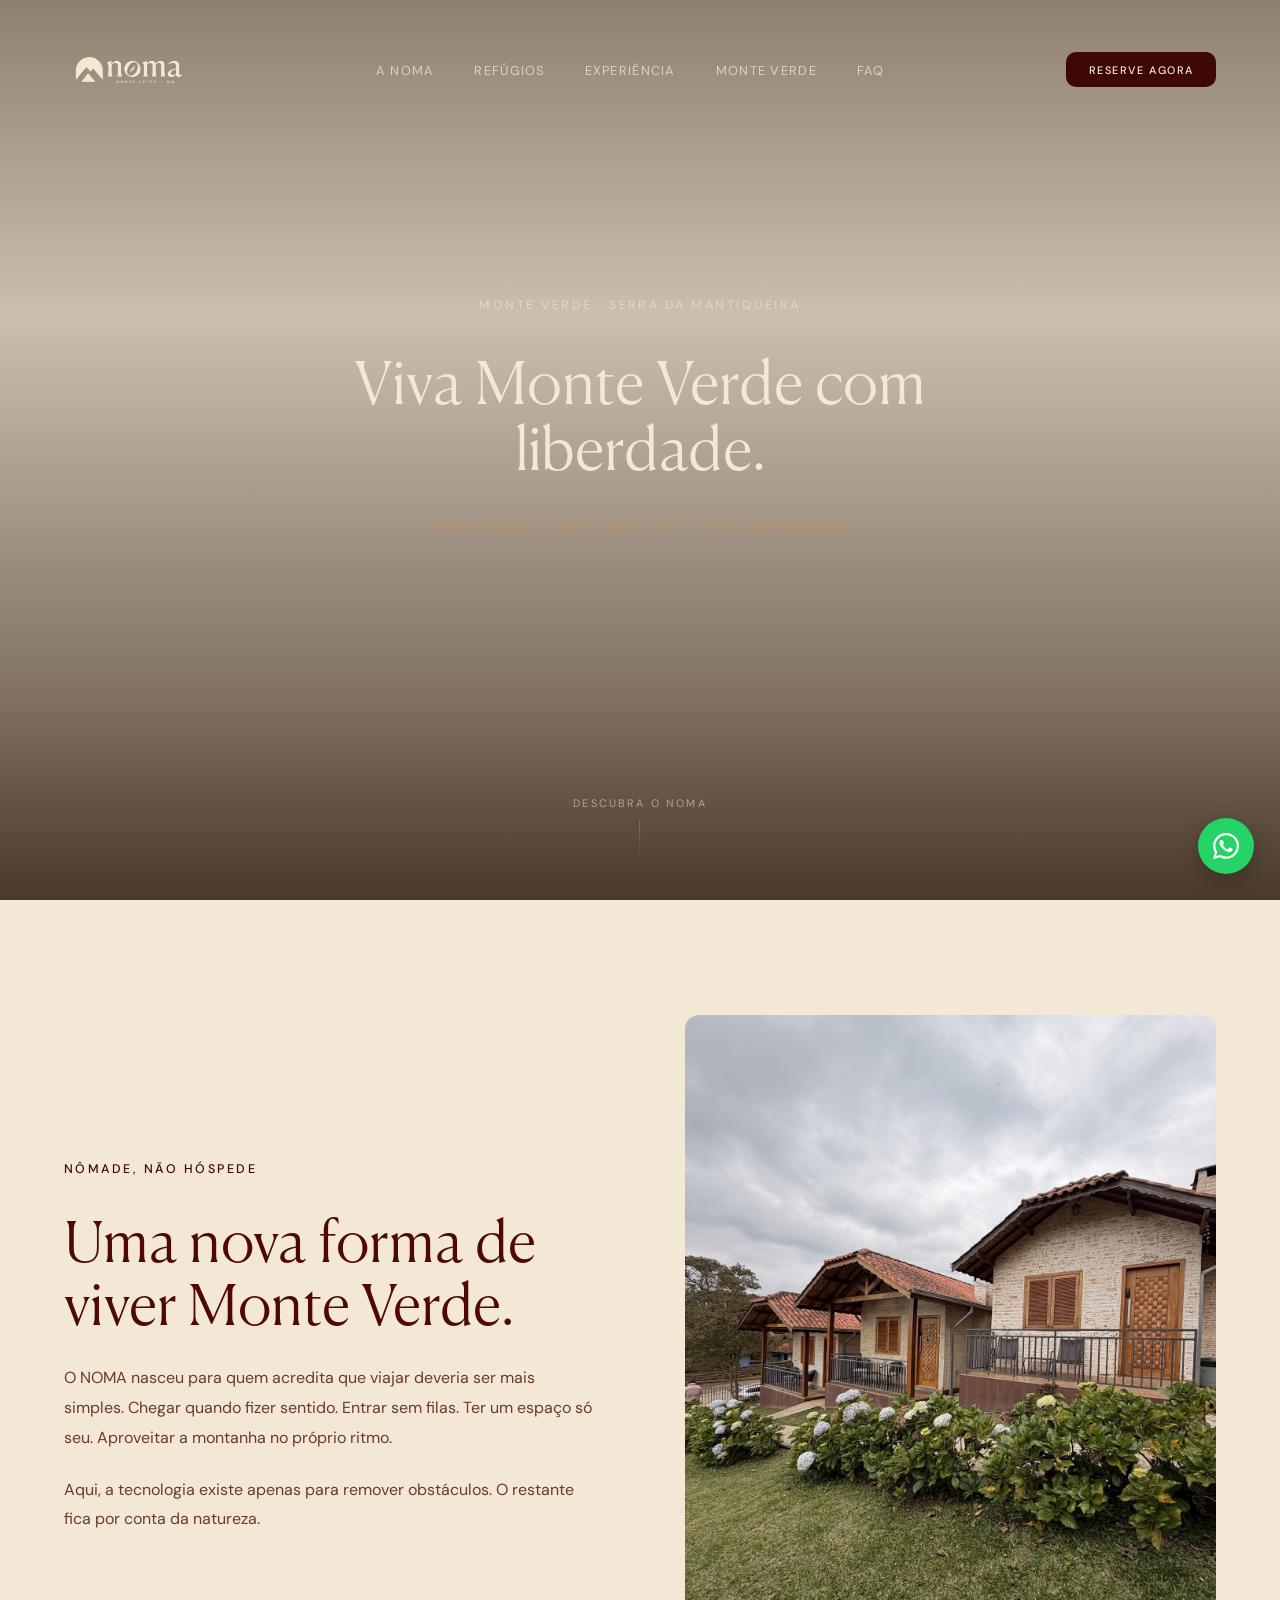
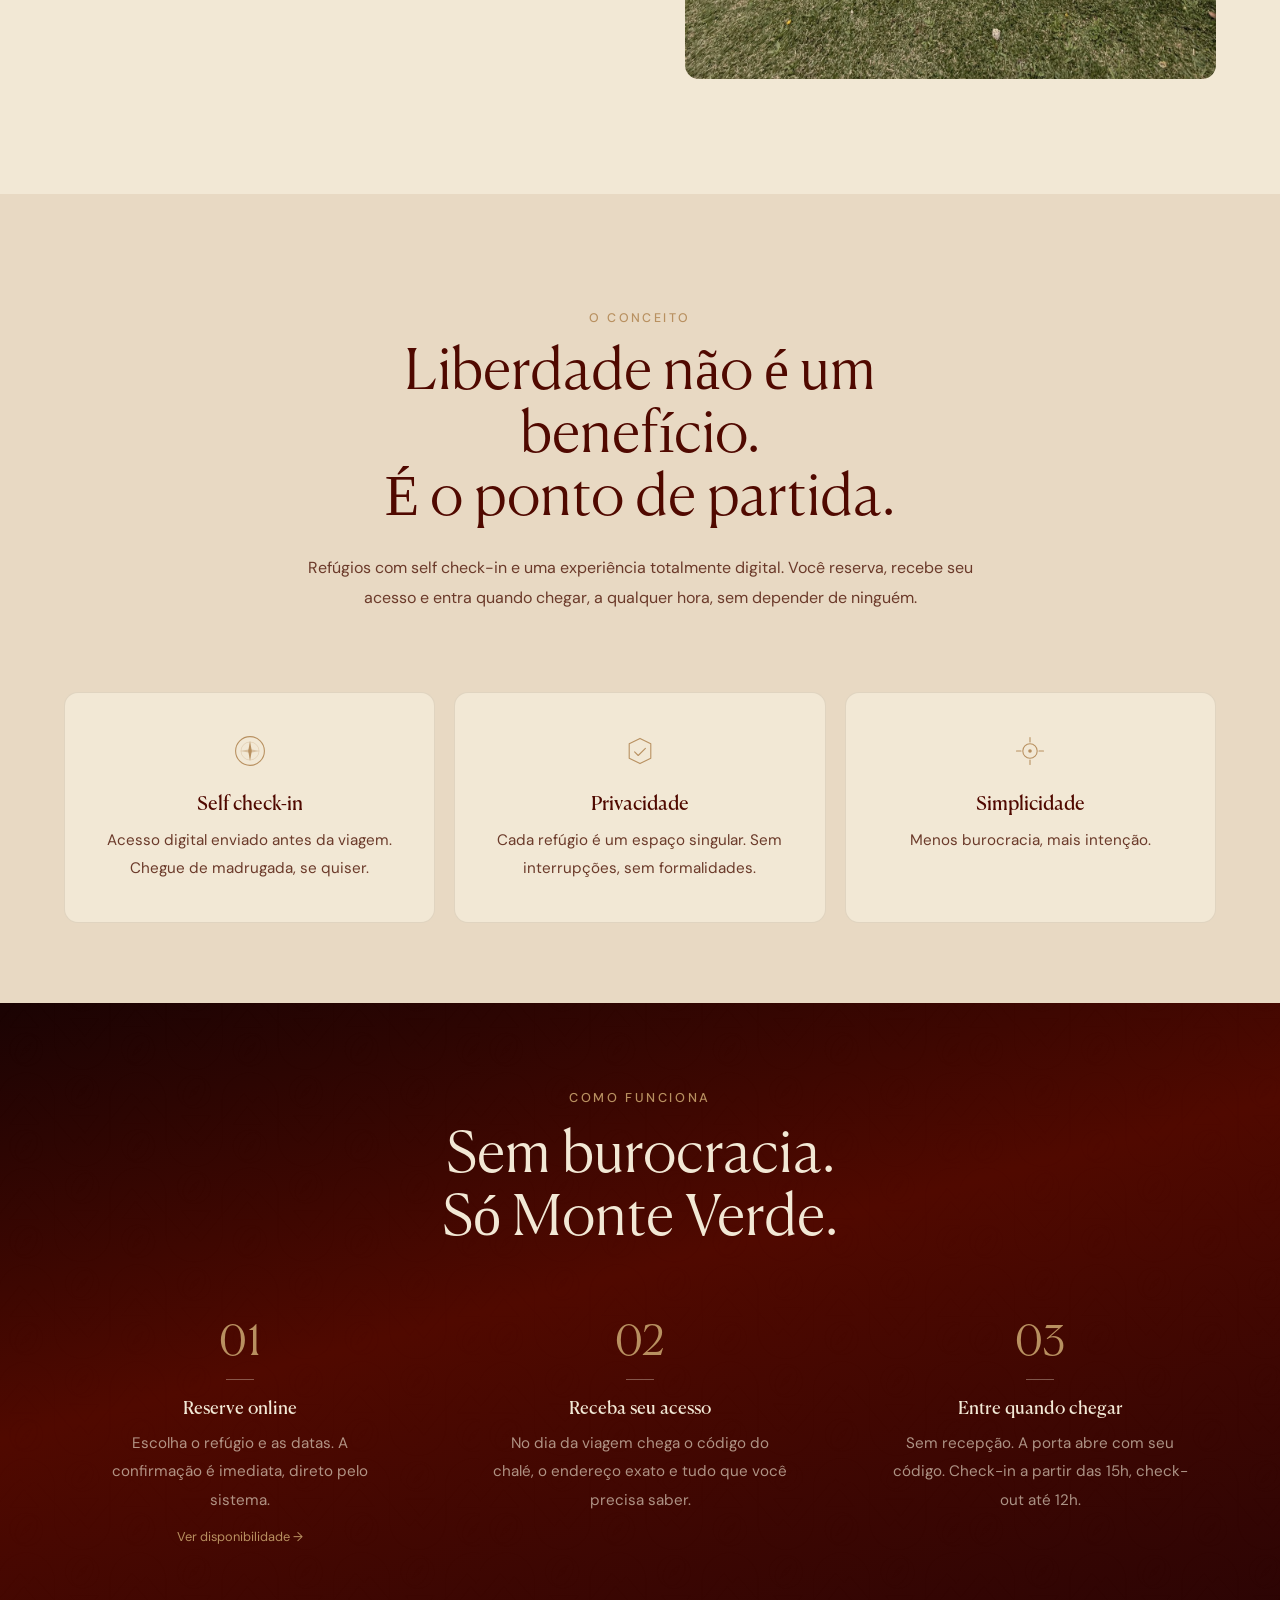
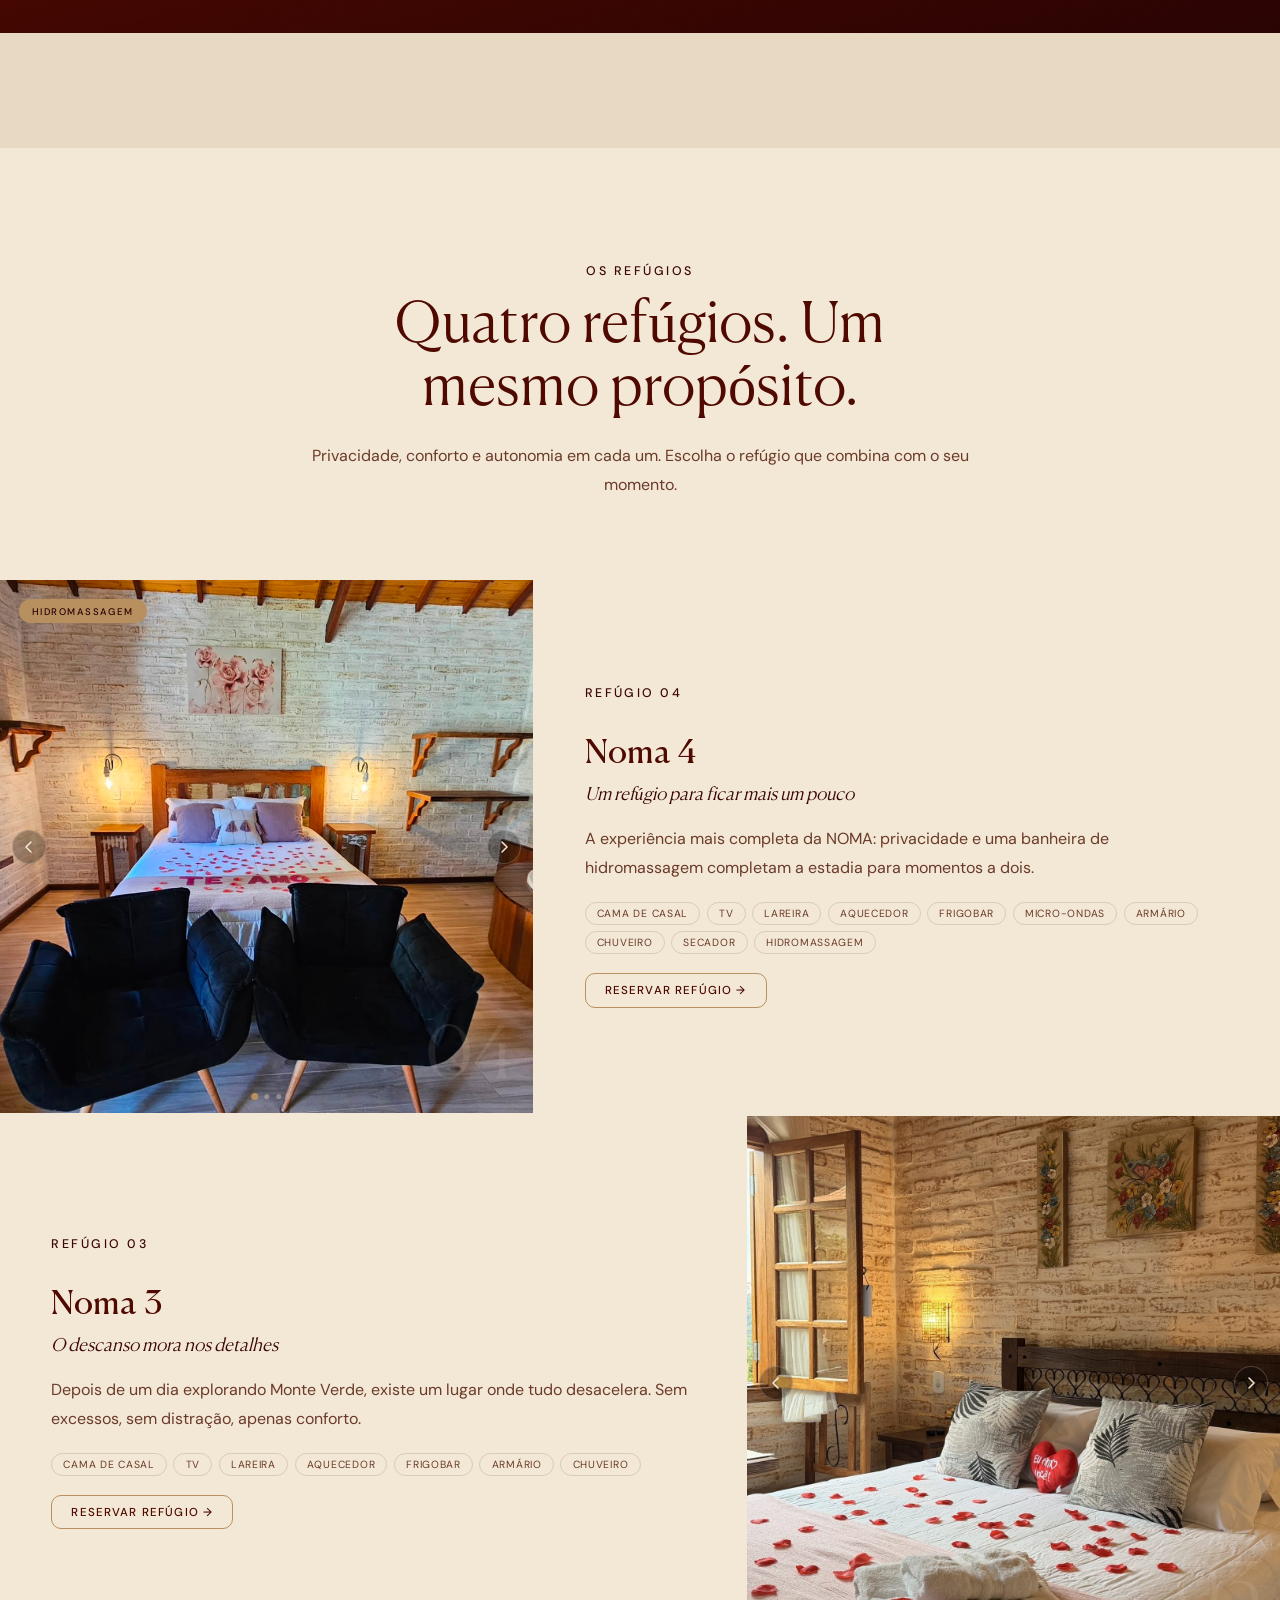
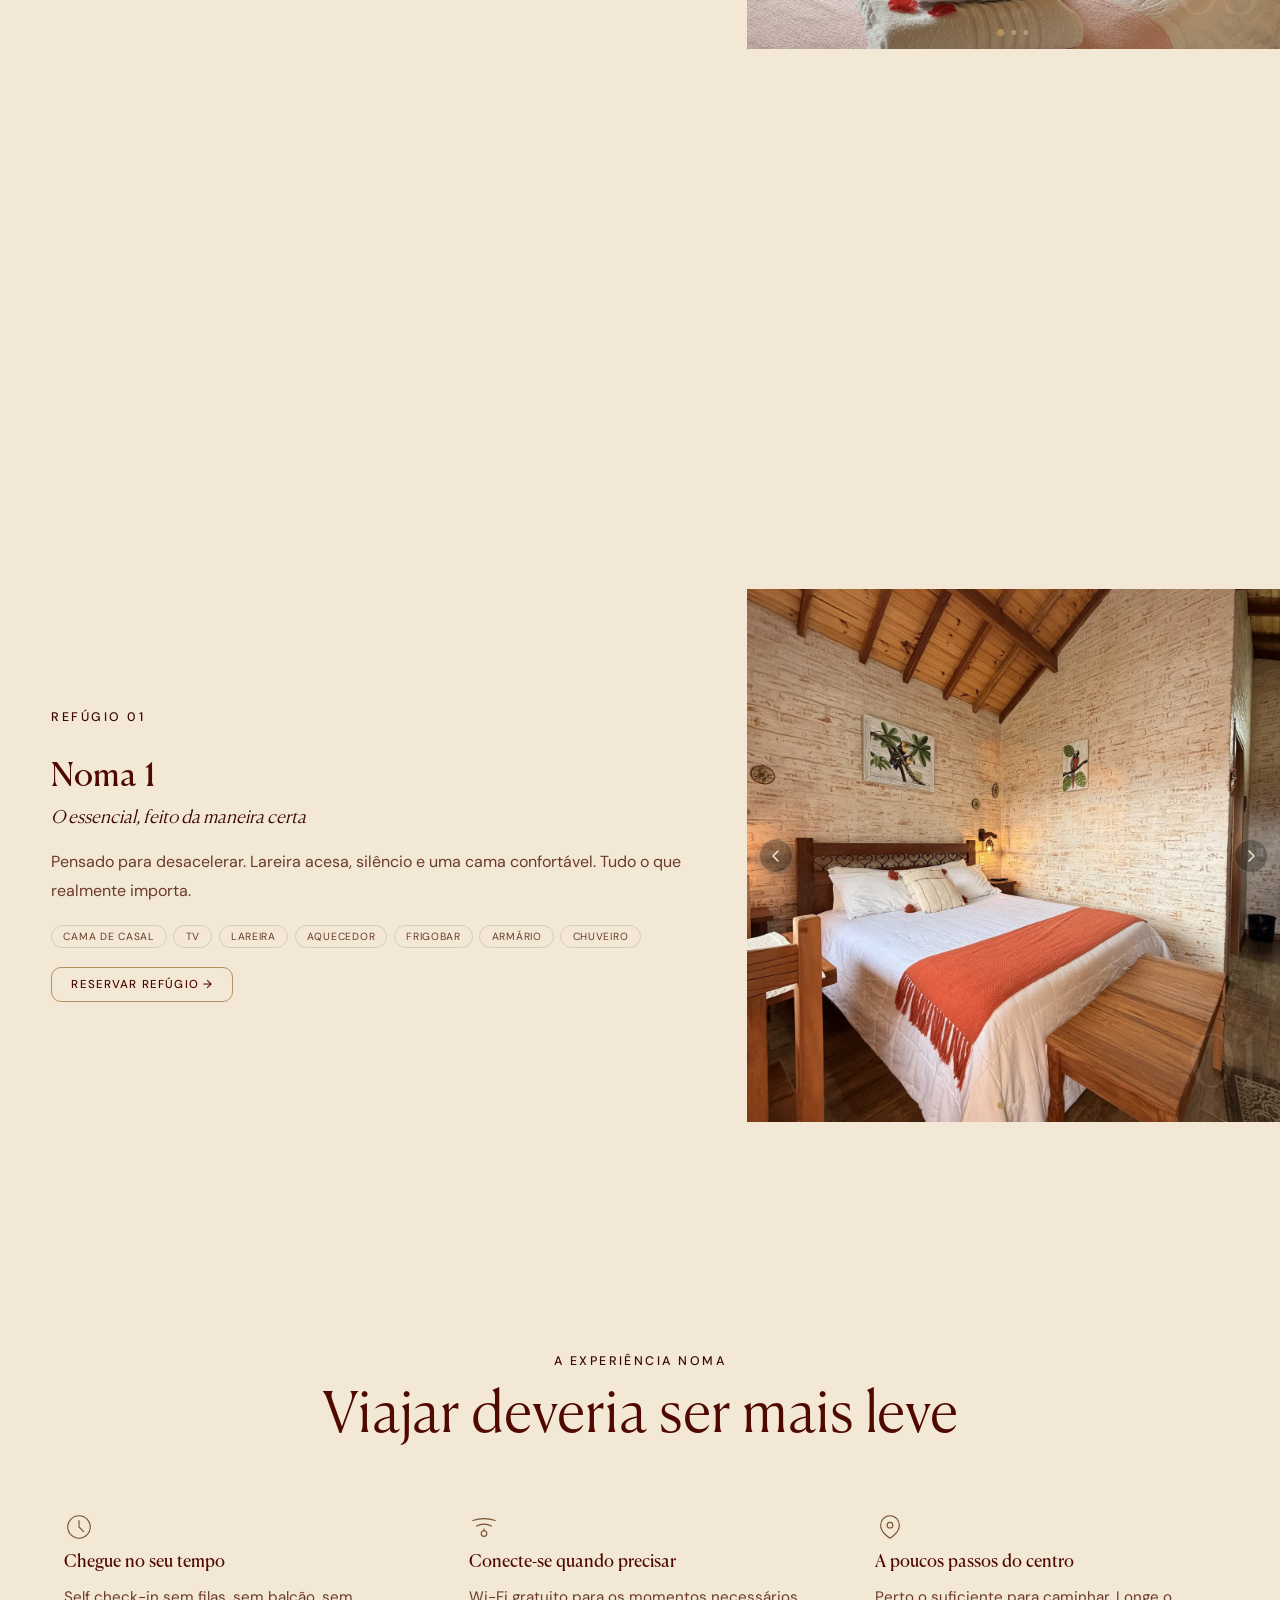
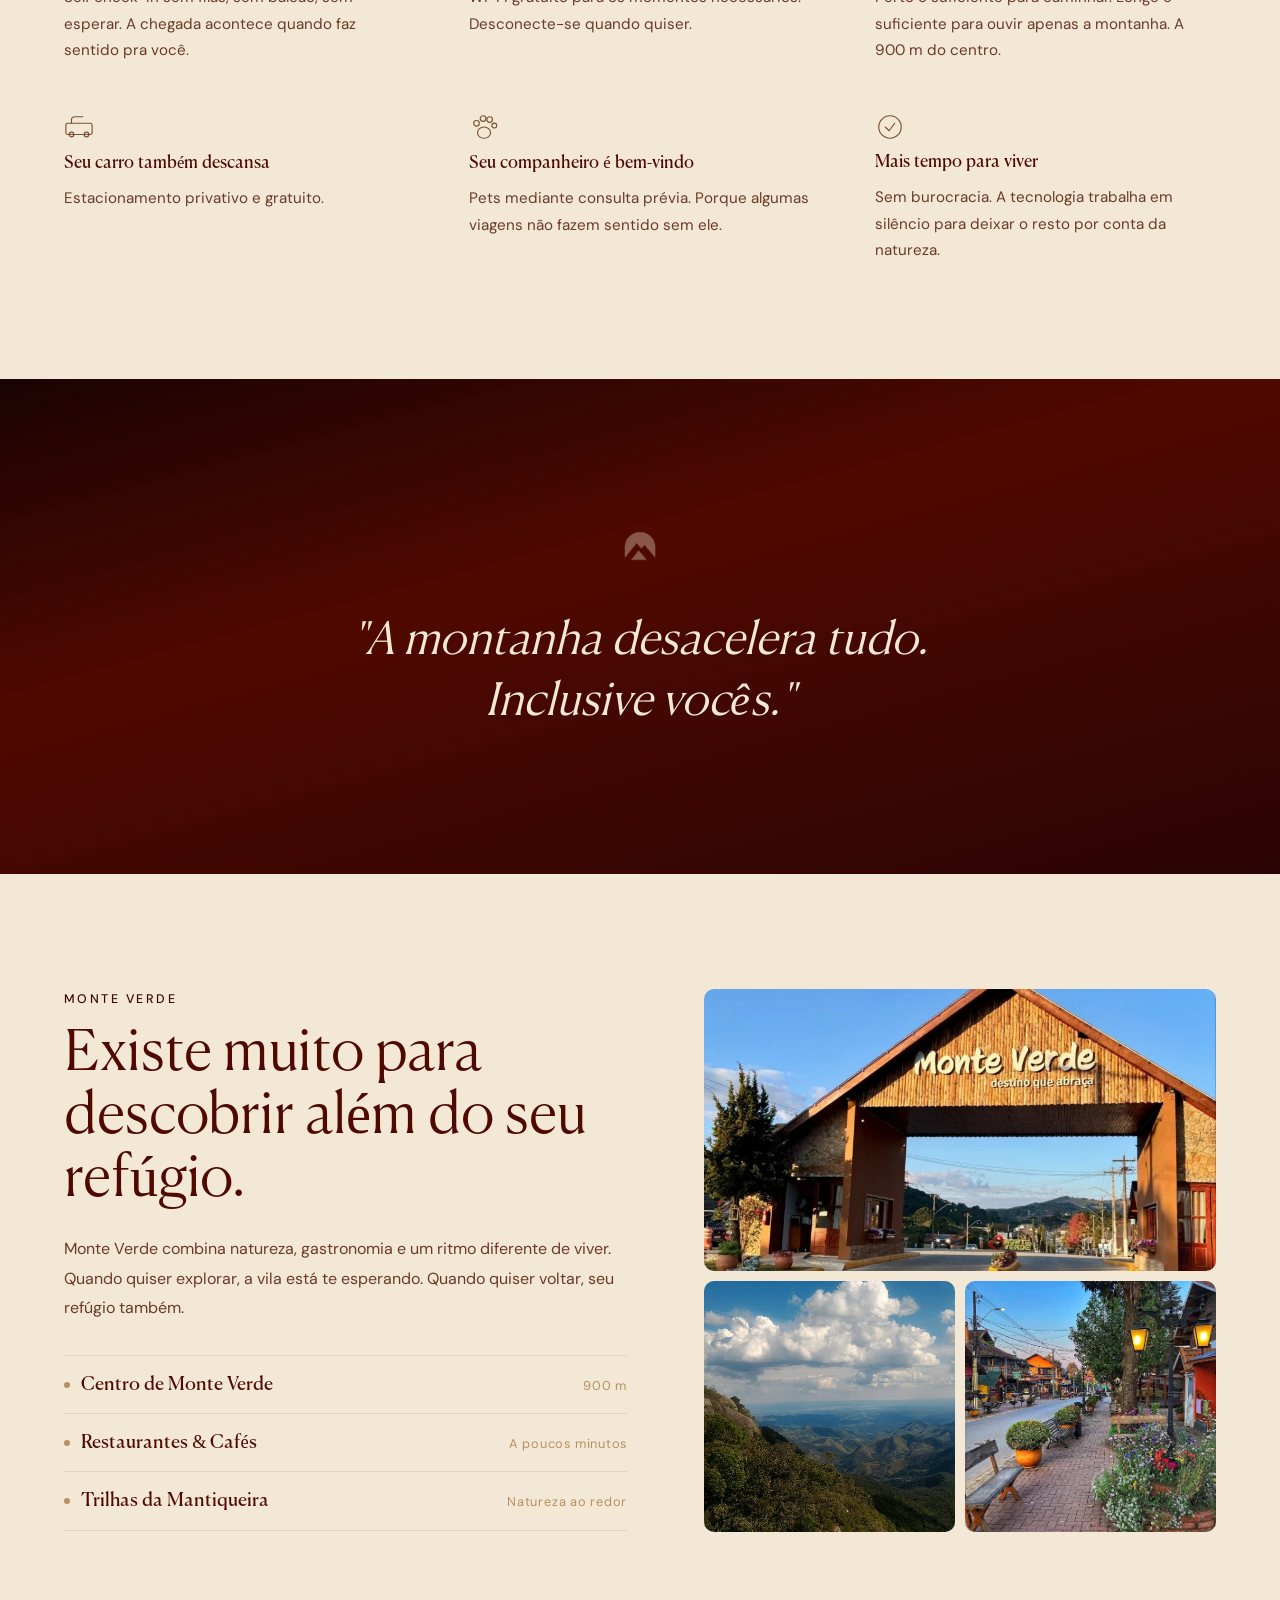
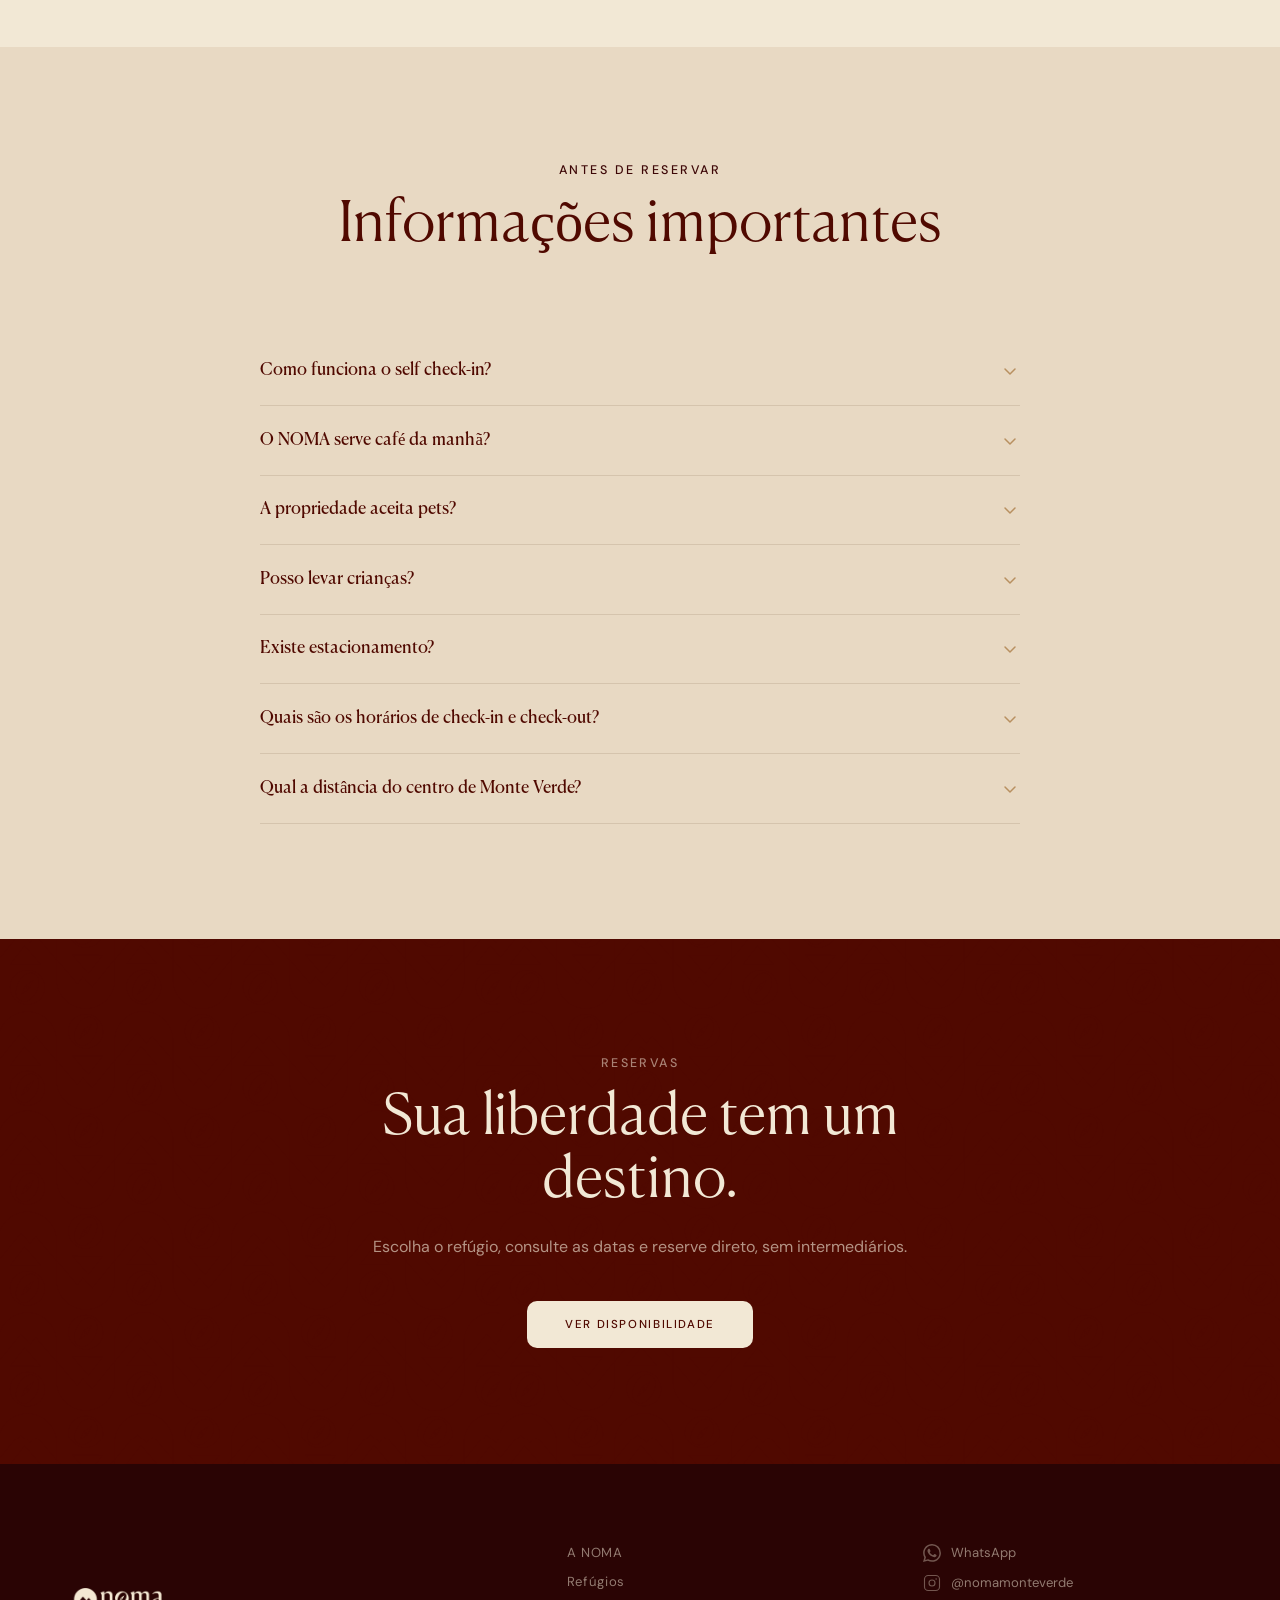
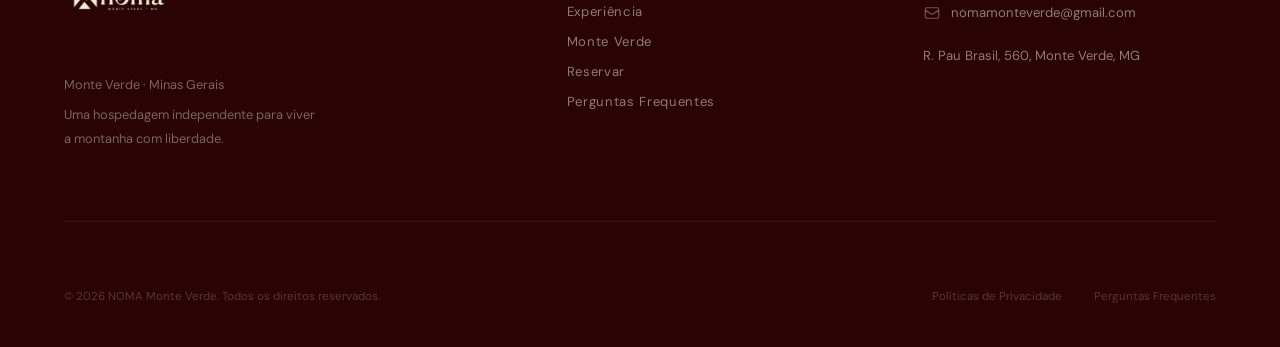
==== commit 484cb1fc: "Add files via upload" ====
--- a/site/index.html
+++ b/site/index.html
@@ -87,7 +87,7 @@
 
     <div class="hero-content">
       <span class="eyebrow eyebrow-light">Monte Verde · Serra da Mantiqueira</span>
-      <h1>Conectem-se com a serra.<br>Reapaixonem-se nas montanhas.</h1>
+      <h1>Viva Monte Verde com liberdade.</h1>
       <p class="hero-tagline">Privacidade · Self check-in · Total autonomia</p>
     </div>
 
